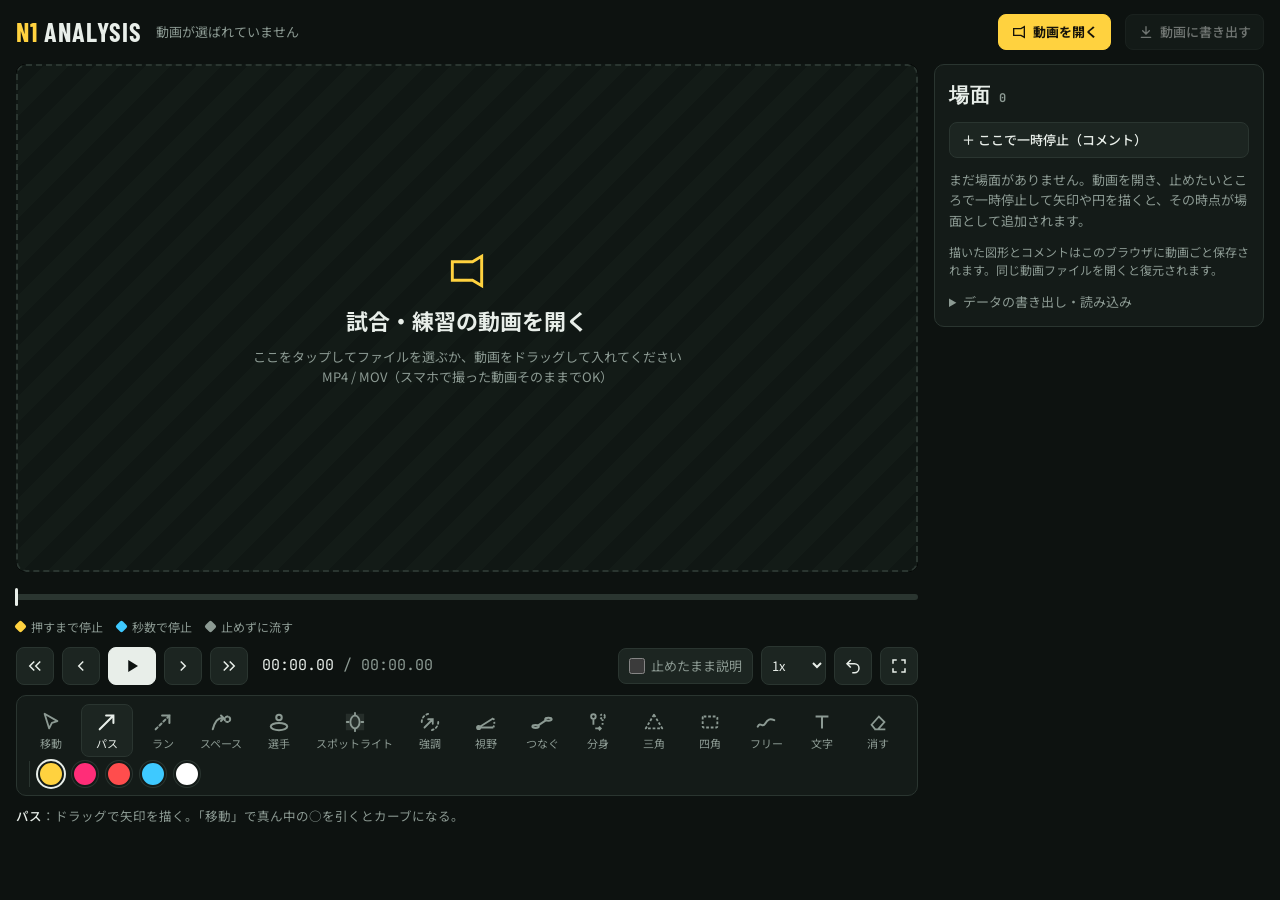
==== index.html @ 4c17024a "次の場面で前の図を消す、一時停止中に暗くしない Co-Authored-By: Claude Opus 5.5 <noreply@anthropic.com> Claude-Session: http" ====
<!doctype html>
<html lang="ja">
<head>
<meta charset="utf-8">
<meta name="viewport" content="width=device-width,initial-scale=1,viewport-fit=cover">
<meta name="theme-color" content="#0d1210">
<meta name="apple-mobile-web-app-capable" content="yes">
<meta name="mobile-web-app-capable" content="yes">
<meta name="apple-mobile-web-app-status-bar-style" content="black-translucent">
<meta name="apple-mobile-web-app-title" content="N1分析">
<link rel="manifest" href="manifest.webmanifest">
<link rel="icon" href="icons/icon-192.png">
<link rel="apple-touch-icon" href="icons/apple-touch-icon.png">
<title>N1 プレー分析ボード</title>
<link rel="preconnect" href="https://fonts.googleapis.com">
<link rel="stylesheet" href="https://fonts.googleapis.com/css2?family=Barlow+Condensed:wght@600;700&family=JetBrains+Mono:wght@500&family=Noto+Sans+JP:wght@400;500;700&display=swap">
<style>
html,body{margin:0}
:root{padding-top:env(safe-area-inset-top,0px);padding-bottom:env(safe-area-inset-bottom,0px)}
body{font-family:system-ui,sans-serif;font-size:14px;-webkit-text-size-adjust:100%}
img{max-width:100%}
/* Layout: video stage + timeline + tool rail on the left, "場面" (moment) list on the right; stacks on phones. Single dark look, like an editing suite. */
:root{
  --bg:#0d1210; --panel:#141b18; --raise:#1c2521; --line:#2a3530;
  --fg:#e8eee9; --muted:#8c9a93; --accent:#ffd23f; --danger:#ff5a4f; --hold:#3ec9ff;
  --f-disp:"Barlow Condensed","Arial Narrow",system-ui,sans-serif;
  --f-body:"Noto Sans JP","Hiragino Sans","Yu Gothic",system-ui,sans-serif;
  --f-mono:"JetBrains Mono",ui-monospace,Menlo,monospace;
  color-scheme:dark;
}
*{box-sizing:border-box}
[hidden]{display:none!important}
html,body{background:var(--bg);color:var(--fg)}
body{font-family:var(--f-body);font-size:14px;line-height:1.55}
button,select,input,textarea{font:inherit;color:inherit}
button{cursor:pointer}
:focus-visible{outline:2px solid var(--accent);outline-offset:2px}
.app{max-width:1400px;margin:0 auto;padding-inline:16px;padding-block:14px 32px;display:grid;gap:14px}
header{display:flex;align-items:center;gap:14px;flex-wrap:wrap}
.brand{font-family:var(--f-disp);font-weight:700;font-size:26px;letter-spacing:.04em;line-height:1}
.brand b{color:var(--accent)}
.clip{color:var(--muted);font-size:13px;min-width:0;overflow:hidden;text-overflow:ellipsis;white-space:nowrap;flex:1}
.btn{display:inline-flex;align-items:center;gap:6px;border:1px solid var(--line);background:var(--raise);border-radius:8px;padding:7px 12px;font-size:13px;font-weight:500;white-space:nowrap}
.btn:hover{border-color:var(--muted)}
.btn.primary{background:var(--accent);color:#16130a;border-color:var(--accent);font-weight:700}
.btn svg{width:16px;height:16px}
.layout{display:grid;grid-template-columns:minmax(0,1fr) 330px;gap:16px;align-items:start}
@media (max-width:900px){.layout{grid-template-columns:1fr}}
.player{display:grid;gap:10px;min-width:0}
.wrap{display:grid;place-items:center;background:#000;border-radius:10px;overflow:hidden}
.wrap:fullscreen{border-radius:0;width:100vw;height:100vh}
.stage{--ar:1.7778;position:relative;width:100%;aspect-ratio:var(--ar);max-width:100%;background:#000}
@media (min-height:500px){.stage{max-width:min(100%, calc(66vh * var(--ar)))}}
.wrap:fullscreen .stage{max-width:min(100vw, calc(100vh * var(--ar)))}
.stage video,.stage canvas{position:absolute;inset:0;width:100%;height:100%;display:block}
.stage video{object-fit:contain}
#ink{touch-action:none;cursor:crosshair}
.caption.movable{pointer-events:auto;cursor:move;outline:1px dashed rgba(255,255,255,.6);outline-offset:3px;touch-action:none}
.caption{position:absolute;left:50%;bottom:5%;transform:translateX(-50%);max-width:86%;background:rgba(8,11,10,.82);border-left:4px solid var(--accent);padding:.5em .9em;border-radius:6px;font-weight:700;font-size:calc(clamp(13px,2vw,22px) * var(--cfs,1));line-height:1.45;pointer-events:none;text-wrap:balance}
.stage video{transition:filter .25s}
.frame{position:absolute;inset:0;border:4px solid var(--hold);pointer-events:none;opacity:0;transition:opacity .2s}
.stage.held .frame{opacity:1}
.stage.tracking .frame{opacity:1;border-color:var(--accent)}
.flash{position:absolute;inset:0;background:#fff;opacity:0;pointer-events:none}
.flash.go{animation:flash .45s ease-out}
@keyframes flash{0%{opacity:.5}100%{opacity:0}}
.badge{--c:var(--hold);position:absolute;top:3%;left:2%;max-width:96%;display:flex;align-items:center;gap:10px;flex-wrap:wrap;background:rgba(8,11,10,.9);border:2px solid var(--c);border-radius:12px;padding:8px 8px 10px 10px;overflow:hidden;font-variant-numeric:tabular-nums}
.badge.track{--c:var(--accent)}
.b-ic{width:clamp(30px,4vw,42px);height:clamp(30px,4vw,42px);border-radius:50%;background:var(--c);color:#06202b;display:grid;place-items:center;flex:none}
.b-ic svg{width:55%;height:55%}
.b-txt{display:grid;line-height:1.25;min-width:0}
.b-txt strong{font-size:clamp(15px,2.3vw,24px);letter-spacing:.02em}
.b-txt small{color:var(--muted);font-size:12px}
.b-btns{display:flex;gap:6px}
.badge button{border:1px solid var(--line);border-radius:8px;background:var(--raise);color:var(--fg);font-size:13px;font-weight:700;padding:6px 12px}
.badge button.go{background:var(--c);border-color:var(--c);color:#06202b}
.b-bar{position:absolute;left:0;right:0;bottom:0;height:4px;background:rgba(255,255,255,.12)}
.b-bar div{height:100%;width:100%;background:var(--c);transform-origin:left}
@media (prefers-reduced-motion:reduce){.flash.go{animation:none}.stage video,.frame{transition:none}}
.legend{display:flex;gap:14px;flex-wrap:wrap;font-size:12px;color:var(--muted);margin-top:-4px}
.legend span{display:flex;align-items:center;gap:6px}
.legend i{width:9px;height:9px;transform:rotate(45deg);border-radius:2px;background:var(--accent)}
.legend i.timed{background:var(--hold)}
.legend i.pass{background:var(--muted)}
.pz{display:grid;gap:5px}
.pz-l{font-size:12px;color:var(--muted)}
.seg{display:flex;flex-wrap:wrap;gap:4px}
.seg button{border:1px solid var(--line);background:var(--bg);border-radius:999px;padding:4px 10px;font-size:12px;color:var(--muted)}
.seg button:hover{color:var(--fg)}
.seg button[aria-pressed="true"]{background:var(--accent);border-color:var(--accent);color:#16130a;font-weight:700}
.seg button.t[aria-pressed="true"]{background:var(--hold);border-color:var(--hold);color:#06202b}
.seg button.n[aria-pressed="true"]{background:var(--muted);border-color:var(--muted);color:#0d1210}
.textin{position:absolute;transform:translate(0,-50%);min-width:160px;max-width:60%;background:rgba(8,11,10,.9);border:2px solid var(--accent);border-radius:6px;padding:4px 8px;font-weight:700;outline:none}
.drop{position:absolute;inset:0;display:flex;flex-direction:column;align-items:center;justify-content:center;gap:10px;text-align:center;padding:16px;cursor:pointer;color:var(--muted);background:repeating-linear-gradient(135deg,#101714 0 18px,#131b17 18px 36px);border:2px dashed var(--line);border-radius:10px;font-size:13px}
.drop svg{width:44px;height:44px;color:var(--accent)}
.drop strong{color:var(--fg);font-size:clamp(16px,2.4vw,22px)}
.drop.over{border-color:var(--accent);color:var(--fg)}

.timeline{position:relative;height:30px;cursor:pointer;touch-action:none;user-select:none}
.track{position:absolute;left:0;right:0;top:12px;height:6px;border-radius:3px;background:var(--line)}
.fill{position:absolute;left:0;top:0;bottom:0;background:var(--muted);border-radius:3px}
.head{position:absolute;top:-6px;width:3px;height:18px;margin-left:-1.5px;background:var(--fg);border-radius:2px}
.mk{position:absolute;top:-8px;width:12px;height:12px;margin-left:-6px;transform:rotate(45deg);border-radius:2px;background:var(--accent);border:2px solid var(--bg)}
.mk.timed{background:var(--hold)}
.mk.pass{background:var(--muted)}

.controls{display:flex;align-items:center;gap:8px;flex-wrap:wrap}
.ic{width:38px;height:38px;display:grid;place-items:center;border:1px solid var(--line);background:var(--raise);border-radius:8px}
.ic:hover{border-color:var(--muted)}
.ic svg{width:18px;height:18px}
.ic.play{width:48px;background:var(--fg);color:var(--bg);border-color:var(--fg)}
.tc{font-family:var(--f-mono);font-variant-numeric:tabular-nums;font-size:15px;padding-inline:6px}
.tc span{color:var(--muted)}
.spacer{flex:1}
select.sm{background:var(--raise);border:1px solid var(--line);border-radius:8px;padding:8px 6px;font-size:13px}
.chk{display:flex;align-items:center;gap:6px;font-size:13px;color:var(--muted);border:1px solid var(--line);border-radius:8px;padding:7px 10px;background:var(--raise);cursor:pointer}
.chk input{accent-color:var(--hold);width:16px;height:16px;margin:0}
.chk:has(input:checked){color:var(--fg);border-color:var(--hold)}

.tools{display:flex;gap:4px;flex-wrap:wrap;align-items:center;padding:8px;background:var(--panel);border:1px solid var(--line);border-radius:10px}
.tool{display:flex;flex-direction:column;align-items:center;gap:2px;min-width:52px;padding:6px 6px 4px;border:1px solid transparent;background:transparent;border-radius:8px;font-size:11px;color:var(--muted)}
.tool svg{width:22px;height:22px}
.tool:hover{color:var(--fg)}
.tool[aria-pressed="true"]{background:var(--raise);border-color:var(--line);color:var(--fg)}
.tool.hot[aria-pressed="true"]{border-color:var(--accent)}
.ropts{display:flex;align-items:center;gap:6px;flex-wrap:wrap}
.ropts[hidden]{display:none}
.ro-l{font-size:11px;color:var(--muted);margin-left:4px}
.seg button .bgdot{display:inline-block;width:10px;height:10px;border-radius:3px;margin-right:4px;vertical-align:-1px;border:1px solid rgba(255,255,255,.35)}
.until{display:inline-flex;gap:2px;margin-left:auto}
.m-item .until button{font-family:var(--f-mono);font-variant-numeric:tabular-nums}
.m-item .until button.set{color:var(--accent);border-color:var(--accent)}
.m-opts .mini{background:var(--bg);border:1px solid var(--line);border-radius:6px;font-size:12px;padding:3px 8px;color:var(--fg)}
.m-opts .mini:hover{border-color:var(--muted)}
.m-item button[aria-pressed="true"]{background:var(--accent);border-color:var(--accent);color:#16130a;font-weight:700}
.caption[data-bg="white"]{background:rgba(255,255,255,.93);color:#111;border-left-color:#111}
.caption[data-bg="yellow"]{background:#ffd23f;color:#111;border-left-color:#111}
.caption[data-bg="pink"]{background:#ff2d78;color:#fff;border-left-color:#fff}
.caption[data-bg="red"]{background:#e5392f;color:#fff;border-left-color:#fff}
.caption[data-bg="blue"]{background:#1f7fd6;color:#fff;border-left-color:#fff}
.caption[data-bg="none"]{background:none;border-left-color:transparent;text-shadow:0 0 4px #000,0 0 2px #000,0 1px 2px #000}
.sep{width:1px;align-self:stretch;background:var(--line);margin-inline:4px}
.sw{width:26px;height:26px;border-radius:50%;border:2px solid var(--panel);box-shadow:0 0 0 1px var(--line)}
.sw[aria-pressed="true"]{box-shadow:0 0 0 2px var(--fg)}
.hint{font-size:12.5px;color:var(--muted);margin:0;min-height:1.5em}
.hint b{color:var(--fg);font-weight:500}

.side{background:var(--panel);border:1px solid var(--line);border-radius:10px;padding:14px;display:grid;gap:12px;min-width:0}
.side h2{margin:0;font-family:var(--f-disp);font-size:20px;letter-spacing:.05em;display:flex;align-items:baseline;gap:8px}
.side h2 small{font-family:var(--f-mono);font-size:12px;color:var(--muted);letter-spacing:0}
.list{display:grid;gap:8px;max-height:62vh;overflow:auto;padding-right:2px}
@media (max-width:900px){.list{max-height:none}}
.empty{color:var(--muted);margin:0;font-size:13px}
.moment{border:1px solid var(--line);background:var(--raise);border-radius:8px;padding:10px;display:grid;gap:8px}
.moment.on{border-color:var(--accent)}
.m-head{display:flex;align-items:center;gap:8px}
.m-tog{background:none;border:0;color:var(--muted);width:20px;height:24px;padding:0;font-size:13px;transition:transform .15s}
.m-tog[aria-expanded="true"]{transform:rotate(90deg);color:var(--fg)}
.m-sum{flex:1;min-width:0;font-size:12px;color:var(--muted);overflow:hidden;text-overflow:ellipsis;white-space:nowrap}
.psel{background:var(--bg);border:1px solid var(--line);border-radius:999px;padding:3px 6px;font-size:12px;font-weight:700;max-width:46%}
.psel.p-hold{border-color:var(--accent);color:var(--accent)}
.psel.p-timed{border-color:var(--hold);color:var(--hold)}
.psel.p-pass{color:var(--muted)}
.m-body{display:grid;gap:8px;min-width:0}
.list{grid-template-columns:minmax(0,1fr)}
.moment{min-width:0}
.m-head{min-width:0}
.m-head .m-time,.m-head .m-del,.m-head .m-tog{flex:none}
.m-time{font-family:var(--f-mono);font-variant-numeric:tabular-nums;background:none;border:0;padding:0;font-size:14px;color:var(--accent);text-decoration:underline;text-underline-offset:3px}
.m-count{font-size:12px;color:var(--muted);flex:1}
.m-del{background:none;border:0;color:var(--muted);font-size:12px;padding:2px 4px;border-radius:4px}
.m-del:hover{color:var(--danger)}
.m-del.armed{color:#fff;background:var(--danger)}
.moment textarea{width:100%;resize:vertical;min-height:52px;background:var(--bg);border:1px solid var(--line);border-radius:6px;padding:6px 8px;font-size:13px}
.m-opts{display:flex;gap:10px;flex-wrap:wrap;font-size:12px;color:var(--muted)}
.m-opts label{display:flex;align-items:center;gap:4px}
.m-opts select{background:var(--bg);border:1px solid var(--line);border-radius:6px;padding:3px 4px;font-size:12px;color:var(--fg)}
.m-items{display:grid;gap:4px}
.m-item{display:flex;align-items:center;gap:6px;font-size:12px;color:var(--muted);flex-wrap:wrap}
.m-item .dot{width:10px;height:10px;border-radius:50%;flex:none}
.m-item span{flex:1;min-width:90px}
.m-item button{background:var(--bg);border:1px solid var(--line);border-radius:6px;font-size:12px;padding:2px 8px;color:var(--fg)}
.m-item button:hover{border-color:var(--muted)}
details{font-size:13px;color:var(--muted)}
details summary{cursor:pointer}
details .row{display:flex;gap:6px;flex-wrap:wrap;margin-top:8px}
details textarea{width:100%;min-height:80px;margin-top:8px;background:var(--bg);border:1px solid var(--line);border-radius:6px;padding:6px;font-family:var(--f-mono);font-size:11px;color:var(--fg)}
.note{font-size:12px;color:var(--muted);margin:0}
.toast{position:fixed;left:50%;bottom:calc(20px + env(safe-area-inset-bottom,0px));transform:translateX(-50%);background:var(--fg);color:var(--bg);padding:8px 16px;border-radius:999px;font-weight:500;font-size:13px;z-index:10;max-width:90vw;text-align:center}
.modal{position:fixed;inset:0;z-index:20;display:grid;place-items:center;padding:16px;background:rgba(5,8,7,.72)}
.modal.low{place-items:end center;background:rgba(5,8,7,.25);padding-bottom:calc(16px + env(safe-area-inset-bottom,0px))}
.sheet{width:min(520px,100%);background:var(--panel);border:1px solid var(--line);border-radius:12px;padding:18px;display:grid;gap:12px;box-shadow:0 20px 50px rgba(0,0,0,.5)}
.sheet h3{margin:0;font-size:17px}
.sheet .note{font-size:13px}
.sheet .row{display:flex;gap:8px;justify-content:flex-end;flex-wrap:wrap}
.btn:disabled{opacity:.45;cursor:not-allowed}
.pbar{height:8px;border-radius:4px;background:var(--line);overflow:hidden}
.pbar div{height:100%;width:0;background:var(--accent);transition:width .2s linear}
.vh{position:absolute;width:1px;height:1px;overflow:hidden;clip:rect(0 0 0 0)}
</style>
</head>
<body>

<div class="app">
  <header>
    <div class="brand"><b>N1</b> ANALYSIS</div>
    <div class="clip" id="clip">動画が選ばれていません</div>
    <label class="btn primary" for="file">
      <svg viewBox="0 0 24 24" fill="none" stroke="currentColor" stroke-width="2"><path d="M4 7h11l5-3v16l-5-3H4z"/></svg>動画を開く
    </label>
    <input class="vh" type="file" id="file" accept="video/*">
    <button class="btn" id="exportBtn" type="button" disabled>
      <svg viewBox="0 0 24 24" fill="none" stroke="currentColor" stroke-width="2" stroke-linecap="round"><path d="M12 4v11M7 10l5 5 5-5M5 20h14"/></svg>動画に書き出す
    </button>
  </header>

  <main class="layout">
    <section class="player">
      <div class="wrap" id="wrap">
        <div class="stage" id="stage">
          <video id="video" playsinline preload="auto" hidden></video>
          <canvas id="ink" aria-label="描画エリア"></canvas>
          <label class="drop" id="drop" for="file">
            <svg viewBox="0 0 24 24" fill="none" stroke="currentColor" stroke-width="1.6"><path d="M4 7h11l5-3v16l-5-3H4z"/></svg>
            <strong>試合・練習の動画を開く</strong>
            <span>ここをタップしてファイルを選ぶか、動画をドラッグして入れてください<br>MP4 / MOV（スマホで撮った動画そのままでOK）</span>
          </label>
          <div class="caption" id="caption" hidden></div>
          <div class="frame"></div>
          <div class="flash" id="flash"></div>
          <div class="badge" id="badge" hidden>
            <span class="b-ic" id="badgeIc"></span>
            <span class="b-txt"><strong id="badgeText"></strong><small id="badgeSub"></small></span>
            <span class="b-btns"><button id="badgeKeep" type="button">このまま止める</button><button class="go" id="badgeGo" type="button"></button></span>
            <span class="b-bar"><div id="badgeBar"></div></span>
          </div>
          <input class="textin" id="textin" type="text" placeholder="文字を入力して Enter" hidden>
        </div>
      </div>

      <div class="timeline" id="timeline" aria-label="タイムライン">
        <div class="track"><div class="fill" id="fill"></div><div id="markers"></div><div class="head" id="head"></div></div>
      </div>
      <div class="legend"><span><i></i>押すまで停止</span><span><i class="timed"></i>秒数で停止</span><span><i class="pass"></i>止めずに流す</span></div>

      <div class="controls">
        <button class="ic" id="back1" type="button" title="1秒戻る"><svg viewBox="0 0 24 24" fill="none" stroke="currentColor" stroke-width="2"><path d="M11 6l-6 6 6 6M19 6l-6 6 6 6"/></svg></button>
        <button class="ic" id="prevF" type="button" title="1コマ戻る"><svg viewBox="0 0 24 24" fill="none" stroke="currentColor" stroke-width="2"><path d="M15 6l-6 6 6 6"/></svg></button>
        <button class="ic play" id="play" type="button" title="再生 / 停止 (Space)"></button>
        <button class="ic" id="nextF" type="button" title="1コマ進む"><svg viewBox="0 0 24 24" fill="none" stroke="currentColor" stroke-width="2"><path d="M9 6l6 6-6 6"/></svg></button>
        <button class="ic" id="fwd1" type="button" title="1秒進む"><svg viewBox="0 0 24 24" fill="none" stroke="currentColor" stroke-width="2"><path d="M13 6l6 6-6 6M5 6l6 6-6 6"/></svg></button>
        <div class="tc" id="tc">00:00.00 <span>/ 00:00.00</span></div>
        <div class="spacer"></div>
        <label class="chk" title="秒数指定の一時停止も、自動で再開せず止めたままにします"><input type="checkbox" id="noAuto"> 止めたまま説明</label>
        <select class="sm" id="speed" aria-label="再生速度">
          <option value="0.25">0.25x</option><option value="0.5">0.5x</option><option value="1" selected>1x</option><option value="2">2x</option>
        </select>
        <button class="ic" id="undo" type="button" title="元に戻す (Ctrl+Z)"><svg viewBox="0 0 24 24" fill="none" stroke="currentColor" stroke-width="2"><path d="M9 14L4 9l5-5"/><path d="M4 9h10a6 6 0 010 12h-3"/></svg></button>
        <button class="ic" id="fs" type="button" title="全画面"><svg viewBox="0 0 24 24" fill="none" stroke="currentColor" stroke-width="2"><path d="M4 9V4h5M20 9V4h-5M4 15v5h5M20 15v5h-5"/></svg></button>
      </div>

      <div class="tools" id="tools">
        <button class="tool" data-tool="move" type="button"><svg viewBox="0 0 24 24" fill="none" stroke="currentColor" stroke-width="2" stroke-linejoin="round"><path d="M5 3l14 8-6 2-3 6z"/></svg>移動</button>
        <button class="tool" data-tool="arrow" type="button"><svg viewBox="0 0 24 24" fill="none" stroke="currentColor" stroke-width="2.2" stroke-linecap="round"><path d="M4 20L19 5M11 5h8v8"/></svg>パス</button>
        <button class="tool" data-tool="run" type="button"><svg viewBox="0 0 24 24" fill="none" stroke="currentColor" stroke-width="2.2" stroke-linecap="round" stroke-dasharray="3 3"><path d="M4 20L19 5"/><path d="M11 5h8v8" stroke-dasharray="none"/></svg>ラン</button>
        <button class="tool" data-tool="space" type="button"><svg viewBox="0 0 24 24" fill="none" stroke="currentColor" stroke-width="2.2" stroke-linecap="round"><path d="M3 20C6 9 11 7 15 8"/><path d="M12 5l3 3-3 3"/><circle cx="19" cy="9" r="3" stroke-dasharray="2 2"/></svg>スペース</button>
        <button class="tool" data-tool="ring" type="button"><svg viewBox="0 0 24 24" fill="none" stroke="currentColor" stroke-width="2.2"><ellipse cx="12" cy="17" rx="9" ry="4"/><circle cx="12" cy="7" r="3"/></svg>選手</button>
        <button class="tool" data-tool="spot" type="button"><svg viewBox="0 0 24 24" fill="none" stroke="currentColor" stroke-width="2"><ellipse cx="12" cy="12" rx="5" ry="7"/><path d="M2 3h20v18H2z" stroke-opacity=".35" fill="currentColor" fill-opacity=".15" stroke="none"/><path d="M12 2v2M12 20v2M3 12h2M19 12h2" stroke-linecap="round"/></svg>スポットライト</button>
        <button class="tool" data-tool="pulse" type="button"><svg viewBox="0 0 24 24" fill="none" stroke="currentColor" stroke-width="2" stroke-linecap="round"><path d="M6 18L15 9M10 9h5v5"/><path d="M3 12a9 9 0 0 1 9-9M21 12a9 9 0 0 1-9 9" stroke-dasharray="2 3"/></svg>強調</button>
        <button class="tool" data-tool="view" type="button"><svg viewBox="0 0 24 24" fill="none" stroke="currentColor" stroke-width="2" stroke-linejoin="round"><path d="M4 18L20 8M4 18L20 18" /><path d="M20 8a12 12 0 0 1 0 10" stroke-dasharray="2 2"/><circle cx="4" cy="18" r="1.8" fill="currentColor"/></svg>視野</button>
        <button class="tool" data-tool="link" type="button"><svg viewBox="0 0 24 24" fill="none" stroke="currentColor" stroke-width="2.2"><ellipse cx="5" cy="17" rx="3.5" ry="1.6"/><ellipse cx="19" cy="9" rx="3.5" ry="1.6"/><path d="M7.5 16L16.5 10"/></svg>つなぐ</button>
        <button class="tool hot" data-tool="ghost" type="button"><svg viewBox="0 0 24 24" fill="none" stroke="currentColor" stroke-width="2"><circle cx="7" cy="6" r="2.5"/><path d="M7 9v6" /><circle cx="17" cy="6" r="2.5" stroke-dasharray="2 2"/><path d="M17 9v6" stroke-dasharray="2 2"/><path d="M9 19h6m-2-2 2 2-2 2"/></svg>分身</button>
        <button class="tool" data-tool="tri" type="button"><svg viewBox="0 0 24 24" fill="none" stroke="currentColor" stroke-width="2" stroke-dasharray="3 2" stroke-linejoin="round"><path d="M12 4l9 15H3z"/></svg>三角</button>
        <button class="tool" data-tool="zone" type="button"><svg viewBox="0 0 24 24" fill="none" stroke="currentColor" stroke-width="2" stroke-dasharray="3 2"><rect x="4" y="6" width="16" height="12" rx="1"/></svg>四角</button>
        <button class="tool" data-tool="pen" type="button"><svg viewBox="0 0 24 24" fill="none" stroke="currentColor" stroke-width="2.2" stroke-linecap="round"><path d="M3 17c3-6 5 2 8-3s5-6 10-4"/></svg>フリー</button>
        <button class="tool" data-tool="text" type="button"><svg viewBox="0 0 24 24" fill="none" stroke="currentColor" stroke-width="2.2"><path d="M5 6h14M12 6v13"/></svg>文字</button>
        <button class="tool" data-tool="erase" type="button"><svg viewBox="0 0 24 24" fill="none" stroke="currentColor" stroke-width="2"><path d="M8 20h12M5 15l8-9 6 6-7 8H9z"/></svg>消す</button>
        <span class="sep"></span>
        <div id="swatches" style="display:flex;gap:8px"></div>
        <div id="ringOpts" class="ropts" hidden>
          <span class="sep"></span>
          <span class="ro-l">線</span>
          <div class="seg" id="ringSt"><button type="button" data-v="solid">実線</button><button type="button" data-v="dash">点線</button></div>
          <span class="ro-l">濃さ</span>
          <div class="seg" id="ringOp"><button type="button" data-v="1">濃い</button><button type="button" data-v="0.6">普通</button><button type="button" data-v="0.3">薄い</button></div>
          <div class="seg"><button type="button" id="ringHl">＋スポットライト</button></div>
        </div>
        <div id="viewOpts" class="ropts" hidden>
          <span class="sep"></span>
          <span class="ro-l">視野の広さ</span>
          <div class="seg" id="viewW"><button type="button" data-v="15">狭い</button><button type="button" data-v="30">普通</button><button type="button" data-v="55">広い</button></div>
        </div>
        <div id="pulseOpts" class="ropts" hidden>
          <span class="sep"></span>
          <span class="ro-l">膨らむ間隔</span>
          <div class="seg" id="pulseP"><button type="button" data-v="0.6">速い 0.6秒</button><button type="button" data-v="1">1秒</button><button type="button" data-v="2">ゆっくり 2秒</button></div>
        </div>
        <div id="textOpts" class="ropts" hidden>
          <span class="sep"></span>
          <span class="ro-l">大きさ</span>
          <div class="seg" id="textFs"></div>
          <span class="ro-l">背景</span>
          <div class="seg" id="textBg"></div>
        </div>
      </div>
      <p class="hint" id="hint"></p>
    </section>

    <aside class="side">
      <h2>場面 <small id="count">0</small></h2>
      <button class="btn" id="addNote" type="button">＋ ここで一時停止（コメント）</button>
      <div class="list" id="list"></div>
      <p class="note">描いた図形とコメントはこのブラウザに動画ごと保存されます。同じ動画ファイルを開くと復元されます。</p>
      <details>
        <summary>データの書き出し・読み込み</summary>
        <div class="row">
          <button class="btn" id="copyJson" type="button">JSONをコピー</button>
          <button class="btn" id="importJson" type="button">貼り付けて読み込む</button>
        </div>
        <textarea id="jsonBox" placeholder="ここにJSONを貼り付け"></textarea>
      </details>
    </aside>
  </main>
</div>
<div class="toast" id="toast" hidden></div>
<div class="modal" id="exModal" hidden>
  <div class="sheet" role="dialog" aria-labelledby="exH">
    <h3 id="exH">書き込み入りの動画を書き出す</h3>
    <p class="note">動画を最初から再生しながら、矢印・コメント・スポットライト・一時停止をそのまま入れた動画ファイルを作ります。動画の長さと止める時間の合計ぶん時間がかかります。書き出し中はこのタブを開いたままにしてください。</p>
    <div class="pz"><span class="pz-l">「押すまで停止」の場面は、書き出す動画では</span>
      <div class="seg" id="exHold"><button type="button" data-v="3">3秒</button><button type="button" data-v="5">5秒</button><button type="button" data-v="8">8秒</button><button type="button" data-v="12">12秒</button></div>
      <span class="pz-l">止めてから続きを再生します。</span></div>
    <label class="chk" id="exAudioWrap"><input type="checkbox" id="exAudio" checked> 動画の音声も入れる</label>
    <div class="row"><button class="btn" id="exCancel" type="button">やめる</button><button class="btn primary" id="exStart" type="button">書き出しを始める</button></div>
  </div>
</div>
<div class="modal low" id="exProg" hidden>
  <div class="sheet">
    <h3 id="exTitle">書き出し中…</h3>
    <div class="pbar"><div id="exBar"></div></div>
    <p class="note" id="exNote"></p>
    <div class="row"><button class="btn" id="exStop" type="button">中止</button><button class="btn primary" id="exSave" type="button" hidden>保存する</button></div>
  </div>
</div>

<script>
(() => {
const $ = s => document.querySelector(s);
const video = $('#video'), ink = $('#ink'), stage = $('#stage');
const ctx = ink.getContext('2d');
const FPS = 30;
const COLORS = [['#ffd23f','黄'],['#ff2d78','ピンク'],['#ff4d4d','赤'],['#3ec9ff','青'],['#ffffff','白']];
const HINTS = {
  move: '<b>移動</b>：図形・分身・コメントをドラッグで動かす。矢印は両端の●で長さ、真ん中の○で曲がり具合を変える（○をダブルクリックでまっすぐに戻す）。エリアは角の●で形を変え、辺の○で角を追加。',
  arrow: '<b>パス</b>：ドラッグで矢印を描く。「移動」で真ん中の○を引くとカーブになる。',
  run: '<b>ラン</b>：ドラッグで点線矢印（人の動き）を描く。',
  space: '<b>スペース</b>：出し手から、ボールを出したいスペースへドラッグ。着地点に点線の円が付く。「移動」で真ん中の○を引くと浮き球・カーブに。',
  spot: '<b>スポットライト</b>：目立たせたい選手や場所を四角で囲むと、そこだけ明るく周りが暗くなる。選手マークの「スポット」を押すと、追いかけながら照らせる。',
  pulse: '<b>強調</b>：矢印・選手マーク・エリア・文字などをタップすると、膨らむ・縮むをくり返して目立つ。もう一度タップで解除。間隔はツール欄で選ぶ。',
  view: '<b>視野</b>：選手の足元（選手マーク）から、見ている方向へドラッグ。選手マークから描くと、選手が動いても視野がついていく。「移動」で先端の●で向きと距離、横の○で広さを変える。',
  link: '<b>つなぐ</b>：選手マークを順にタップすると線でつながる。続けてタップすると連続でつなげる（DFラインなど）。Escか別のツールで終了。',
  ring: '<b>選手</b>：選手の足元から外へドラッグしてマーク。右の場面リストの「自動で追いかける」で映像の動きについていきます。',
  ghost: '<b>分身</b>：動かしたい選手を四角で囲む → 分身ができるので、本当にいてほしかった位置へドラッグ。',
  tri: '<b>三角</b>：ドラッグで三角のエリアを描く。描いたあと自動で「移動」になるので、角の●を引いて形を整えてください。',
  zone: '<b>四角</b>：ドラッグで四角のエリアを描く。描いたあと自動で「移動」になるので、角の●を引いて形を整えてください。',
  pen: '<b>フリー</b>：自由に線を描く。',
  text: '<b>文字</b>：タップした位置に文字を置く。大きさと背景色はツール欄で選ぶ。置いた文字は右の場面リストで大きさ・背景を変えられる。',
  erase: '<b>消す</b>：消したい図形をタップ。'
};
const BGS = [['dark','黒','rgba(10,14,12,.82)',null],['white','白','rgba(255,255,255,.93)','#111'],['yellow','黄','#ffd23f','#111'],['pink','ピンク','#ff2d78','#fff'],['red','赤','#e5392f','#fff'],['blue','青','#1f7fd6','#fff'],['none','なし',null,null]];
const BG = Object.fromEntries(BGS.map(b => [b[0], { key:b[0], name:b[1], fill:b[2], tc:b[3] }]));
function bgDot(k){ const b = BG[k]; return `<i class="bgdot" style="background:${b.fill || 'transparent'};${k === 'none' ? 'border-style:dashed' : ''}"></i>`; }
const SIZES = [[0.7,'小'],[1,'中'],[1.4,'大'],[2,'特大']];
const sizeName = v => (SIZES.find(x => x[0] === (v || 1)) || [0,'中'])[1];
const nextSize = v => SIZES[(SIZES.findIndex(x => x[0] === (v || 1)) + 1) % SIZES.length][0];
const textFs = (s, W) => Math.max(10, W*.026*(s.fs || 1));
const S = { open:new Set(), tool:'arrow', color:COLORS[0][0], moments:[], key:'', src:null, lastT:0, skipId:null, holdId:null, holdUntil:null,
  draft:null, drag:null, undo:[], url:null, enter:new Map(), tracking:null, warnedQuota:false };
const clamp = (v,a,b) => Math.min(b, Math.max(a, v));
const uid = () => Math.random().toString(36).slice(2,9);
const ease = u => u*u*(3-2*u);
const fmt = t => { if (!isFinite(t) || t < 0) t = 0; const m = Math.floor(t/60), s = Math.floor(t%60), f = Math.floor((t%1)*FPS + 1e-6);
  return `${String(m).padStart(2,'0')}:${String(s).padStart(2,'0')}.${String(f).padStart(2,'0')}`; };

let toastT;
function toast(msg, ms = 2600){ const el = $('#toast'); el.textContent = msg; el.hidden = false; clearTimeout(toastT); toastT = setTimeout(() => el.hidden = true, ms); }

/* ---------- source ---------- */
function videoSource(v){
  return {
    get t(){ return v.currentTime }, set t(x){ v.currentTime = clamp(x, 0, v.duration || 0) },
    get dur(){ return isFinite(v.duration) ? v.duration : 0 }, get paused(){ return v.paused },
    play(){ const p = v.play(); if (p && p.catch) p.catch(() => {}); }, pause(){ v.pause() },
    set rate(r){ v.playbackRate = r }, aspect(){ return v.videoWidth && v.videoHeight ? v.videoWidth / v.videoHeight : 16/9 }
  };
}

/* ---------- storage / undo ---------- */
function load(key){ try { const r = localStorage.getItem(key); if (r){ const d = JSON.parse(r); if (Array.isArray(d.moments)) return normMoments(d.moments); } } catch(e){} return []; }
let saveT; function save(){ clearTimeout(saveT); saveT = setTimeout(() => {
  try { localStorage.setItem(S.key, JSON.stringify({ moments:S.moments })); }
  catch(e){ if (!S.warnedQuota){ S.warnedQuota = true; toast('ブラウザの保存容量がいっぱいです。分身を減らすか「JSONをコピー」で控えてください', 4500); } }
}, 300); }
function snapshot(){ S.undo.push(JSON.stringify(S.moments)); if (S.undo.length > 40) S.undo.shift(); }
function undo(){ const s = S.undo.pop(); if (!s){ toast('元に戻す操作はありません'); return; } S.moments = JSON.parse(s); save(); renderList(); }
try { $('#noAuto').checked = localStorage.getItem('n1va:noAuto') === '1'; } catch(e){}
$('#noAuto').onchange = e => { try { localStorage.setItem('n1va:noAuto', e.target.checked ? '1' : '0'); } catch(_){} if (e.target.checked) S.holdUntil = null; };

/* ---------- moments & shapes ---------- */
const momentAt = t => S.moments.find(m => Math.abs(m.t - t) < 0.045);
function ensureMoment(t){
  let m = momentAt(t);
  if (!m){ m = { id:uid(), t, pause:-1, show:5, comment:'', shapes:[] }; S.moments.push(m); S.open.add(m.id); S.moments.sort((a,b) => a.t - b.t); }
  return m;
}
const lastMomentBefore = t => { let r = null; for (const m of S.moments) if (m.t <= t + 0.045) r = m; return r; };
function trackEnd(s){ return s.track && s.track.length > 1 ? s.track[s.track.length-1][0] : -1; }
function nextMomentT(m){ let n = null; for (const x of S.moments) if (x.t > m.t + 0.045 && (n == null || x.t < n)) n = x.t; return n; }
function shapeEnd(m, s){
  if (s.until != null) return s.until;
  const e = s.ref ? (() => { const R = findShape(s.ref); return Math.max(m.t + m.show, R ? trackEnd(R.s) : -1); })() : Math.max(m.t + m.show, trackEnd(s));
  const nx = nextMomentT(m);
  return nx != null ? Math.min(e, nx) : e;
}
const GK = .42;
function viewOrigin(s, t){ if (s.ref){ const R = findShape(s.ref); if (R) return ringCenter(R.s, t); } return s.a; }
function viewGeom(s, t, W, H){
  const [ox,oy] = viewOrigin(s, t).map((v,i) => v*(i ? H : W)), dx = s.d[0]*W, dy = s.d[1]*H/GK;
  const R = Math.hypot(dx, dy), th = Math.atan2(dy, dx), w = s.w*Math.PI/180;
  const at = (ang, r) => [ox + Math.cos(ang)*r, oy + Math.sin(ang)*r*GK];
  return { ox, oy, R, th, w, tip:at(th, R), wing:at(th + w, R*.85), e1:at(th - w, R), e2:at(th + w, R) };
}
function hexA(hex, a){ const n = parseInt(hex.slice(1), 16); return `rgba(${n>>16&255},${n>>8&255},${n&255},${a})`; }
function findShape(ref){ if (!ref) return null; const m = S.moments.find(x => x.id === ref[0]); if (!m) return null; const s = m.shapes.find(x => x.id === ref[1]); return s ? { m, s } : null; }
function pruneLinks(){ S.moments.forEach(m => { m.shapes = m.shapes.filter(s => s.type !== 'link' || (findShape(s.from) && findShape(s.to))); }); }
function arrowMid(s){ return s.ctl ? [.25*s.a[0] + .5*s.ctl[0] + .25*s.b[0], .25*s.a[1] + .5*s.ctl[1] + .25*s.b[1]] : [(s.a[0]+s.b[0])/2, (s.a[1]+s.b[1])/2]; }
function curvePts(s){ if (!s.ctl) return [s.a, s.b]; const out = []; for (let i = 0; i <= 20; i++){ const u = i/20, v = 1-u; out.push([v*v*s.a[0] + 2*v*u*s.ctl[0] + u*u*s.b[0], v*v*s.a[1] + 2*v*u*s.ctl[1] + u*u*s.b[1]]); } return out; }
function shapeOn(m, s, t){
  if (t < m.t - 0.045) return false;
  if (s.type === 'link'){ if (s.until != null && t >= s.until) return false; const A = findShape(s.from), B = findShape(s.to); return !!(A && B && shapeOn(A.m, A.s, t) && shapeOn(B.m, B.s, t)); }
  if (t < shapeEnd(m, s)) return true;
  return false;
}
function shapeAlpha(m, s, t){
  if (s.type === 'link'){ const A = findShape(s.from), B = findShape(s.to); return A && B ? Math.min(shapeAlpha(A.m, A.s, t), shapeAlpha(B.m, B.s, t)) : 0; }
  const e = shapeEnd(m, s); return t < e ? clamp((e - t) / .3, 0, 1) : .45; }
const momentOn = (m, t) => (t >= m.t - 0.045 && t < m.t + m.show) || m.shapes.some(s => shapeOn(m, s, t));
function ringCenter(s, t){
  const k = s.track; if (!k || !k.length) return s.a;
  if (t <= k[0][0]) return [k[0][1], k[0][2]];
  if (t >= k[k.length-1][0]){ const l = k[k.length-1]; return [l[1], l[2]]; }
  let i = 1; while (k[i][0] < t) i++;
  const a = k[i-1], b = k[i], u = (t - a[0]) / (b[0] - a[0] || 1);
  return [a[1] + (b[1]-a[1])*u, a[2] + (b[2]-a[2])*u];
}
function setKey(s, t, p){
  if (!s.track) s.track = [];
  s.track = s.track.filter(k => Math.abs(k[0] - t) > 1/60);
  s.track.push([t, p[0], p[1]]); s.track.sort((a,b) => a[0] - b[0]);
}
function boxPts(a, b, kind){
  const x0 = Math.min(a[0],b[0]), x1 = Math.max(a[0],b[0]), y0 = Math.min(a[1],b[1]), y1 = Math.max(a[1],b[1]);
  return kind === 'tri' ? [[(x0+x1)/2, y0], [x1, y1], [x0, y1]] : [[x0,y0], [x1,y0], [x1,y1], [x0,y1]];
}
const zonePts = s => s.pts || boxPts(s.a, s.b, s.kind);
function normZone(s){ if (!s.pts) s.pts = boxPts(s.a, s.b, s.kind); delete s.a; delete s.b; delete s.kind; return s; }
const normMoments = arr => { arr.forEach(m => m.shapes.forEach(s => { if (s.type === 'zone') normZone(s); if (s.type === 'ring' && !s.id) s.id = uid(); })); return arr; };
const imgCache = new Map();
function getImg(src){ let im = imgCache.get(src); if (!im){ im = new Image(); im.src = src; imgCache.set(src, im); } return im; }
function ghostPos(s, age){ const p = ease(clamp(age / 900, 0, 1)); return [s.a[0] + (s.b[0]-s.a[0])*p, s.a[1] + (s.b[1]-s.a[1])*p]; }

/* ---------- playback ---------- */
function clearHold(){ S.holdId = null; S.holdUntil = null; }
function hold(m){
  const s = S.src; s.pause(); s.t = m.t; S.lastT = m.t; S.skipId = m.id; S.holdId = m.id;
  const ex = S.exporting, sec = m.pause > 0 ? m.pause : (ex ? ex.holdSec : 0);
  S.holdUntil = sec > 0 && (ex || !$('#noAuto').checked) ? performance.now() + sec * 1000 : null;
  S.holdTotal = sec * 1000;
  const fl = $('#flash'); fl.classList.remove('go'); void fl.offsetWidth; fl.classList.add('go');
}
function togglePlay(){ const s = S.src; if (!s || S.tracking) return; clearHold(); if (s.paused) s.play(); else s.pause(); }
function seek(t){ const s = S.src; if (!s) return; clearHold(); s.t = clamp(t, 0, s.dur || t); S.lastT = s.t; const m = momentAt(s.t); S.skipId = m ? m.id : null; }
function step(d){ const s = S.src; if (!s || S.tracking) return; s.pause(); seek(s.t + d); }

function loop(now){
  const s = S.src;
  if (s){
    const cur = s.t;
    if (!s.paused && !S.tracking){
      const prev = S.lastT;
      if (cur > prev && cur - prev < 1.5){
        const m = S.moments.find(m => m.id !== S.skipId && m.pause !== 0 && m.t > prev && m.t <= cur + 0.001);
        if (m) hold(m);
      }
    }
    if (S.holdId && S.holdUntil && now >= S.holdUntil){ S.holdId = null; S.holdUntil = null; s.play(); }
    if (S.skipId){ const sm = S.moments.find(x => x.id === S.skipId); if (!sm || Math.abs(s.t - sm.t) > 0.3) S.skipId = null; }
    S.lastT = s.t;
    drawInk(now); updateUI(now);
    if (S.exporting) exportTick();
  }
  requestAnimationFrame(loop);
}

/* ---------- drawing ---------- */
function arrowHead(c, x1, y1, x2, y2, lw){
  const ang = Math.atan2(y2-y1, x2-x1), hl = lw*4.2;
  c.beginPath(); c.moveTo(x2,y2); c.lineTo(x2 - Math.cos(ang-.45)*hl, y2 - Math.sin(ang-.45)*hl); c.lineTo(x2 - Math.cos(ang+.45)*hl, y2 - Math.sin(ang+.45)*hl); c.closePath(); c.fill();
  return [x2 - Math.cos(ang)*hl*.8, y2 - Math.sin(ang)*hl*.8];
}
function shapeCenter(s, t, W, H){
  const P = q => [q[0]*W, q[1]*H];
  switch (s.type){
    case 'arrow': return P(arrowMid(s));
    case 'ring': return P(ringCenter(s, t));
    case 'zone': { const pts = zonePts(s); return P([pts.reduce((a,q) => a + q[0], 0)/pts.length, pts.reduce((a,q) => a + q[1], 0)/pts.length]); }
    case 'pen': return P([s.pts.reduce((a,q) => a + q[0], 0)/s.pts.length, s.pts.reduce((a,q) => a + q[1], 0)/s.pts.length]);
    case 'view': { const g = viewGeom(s, t, W, H); return [(g.ox + g.tip[0])/2, (g.oy + g.tip[1])/2]; }
    case 'ghost': return P(s.b);
    case 'link': { const A = findShape(s.from), B = findShape(s.to); if (A && B){ const a = ringCenter(A.s, t), b = ringCenter(B.s, t); return P([(a[0]+b[0])/2, (a[1]+b[1])/2]); } return [0,0]; }
    case 'text': { const fs = textFs(s, W); return [s.a[0]*W + fs*(s.s.length*.5 + .6), s.a[1]*H]; }
    default: return s.a ? P(s.a) : [0,0];
  }
}
const REDUCED = window.matchMedia && matchMedia('(prefers-reduced-motion: reduce)').matches;
function drawShape(s, W, H, al, t, age){
  const c = ctx; let lw = Math.max(2, W*.0042);
  c.save(); c.globalAlpha = al;
  if (s.pulse && !REDUCED){
    const ph = .5 - .5*Math.cos(2*Math.PI * performance.now() / (s.pulse*1000)), k = 1 + .12*ph, [cx,cy] = shapeCenter(s, t, W, H);
    c.translate(cx, cy); c.scale(k, k); c.translate(-cx, -cy); lw *= 1 + .25*ph;
  } c.strokeStyle = s.c; c.fillStyle = s.c; c.lineWidth = lw; c.lineCap = 'round'; c.lineJoin = 'round';
  c.shadowColor = 'rgba(0,0,0,.55)'; c.shadowBlur = lw*1.5;
  if (s.pulse && !REDUCED){ c.shadowColor = hexA(s.c, .9); c.shadowBlur = lw*3.5; }
  const P = p => [p[0]*W, p[1]*H];
  if (s.type === 'arrow'){
    const [x1,y1] = P(s.a), q = s.ctl ? P(s.ctl) : null;
    let [x2,y2] = P(s.b);
    const fx = q ? q[0] : x1, fy = q ? q[1] : y1;
    if (s.space){
      const r = lw*6;
      c.save(); c.setLineDash([lw*1.4, lw*1.2]); c.beginPath(); c.arc(x2, y2, r, 0, Math.PI*2);
      c.globalAlpha = al*.25; c.fill(); c.globalAlpha = al; c.stroke(); c.restore();
      c.beginPath(); c.arc(x2, y2, lw*.9, 0, Math.PI*2); c.fill();
      const dl = Math.hypot(x2-fx, y2-fy) || 1; x2 -= (x2-fx)/dl*r*1.05; y2 -= (y2-fy)/dl*r*1.05;
    }
    const [ex,ey] = arrowHead(c, fx, fy, x2, y2, lw);
    if (s.dash) c.setLineDash([lw*2.2, lw*2]);
    c.beginPath(); c.moveTo(x1,y1); if (q) c.quadraticCurveTo(q[0], q[1], ex, ey); else c.lineTo(ex,ey); c.stroke(); c.setLineDash([]);
    if (S.tool === 'move' && S.src.paused && S.draft !== s){
      const hr = Math.max(5, W*.0055), mid = P(arrowMid(s)); c.shadowBlur = 0; c.lineWidth = 2; c.globalAlpha = 1;
      for (const [x,y] of [P(s.a), P(s.b)]){ c.fillStyle = '#fff'; c.strokeStyle = '#111'; c.beginPath(); c.arc(x, y, hr, 0, Math.PI*2); c.fill(); c.stroke(); }
      c.fillStyle = 'rgba(0,0,0,.55)'; c.strokeStyle = '#fff'; c.beginPath(); c.arc(mid[0], mid[1], hr*.9, 0, Math.PI*2); c.fill(); c.stroke();
    }
  } else if (s.type === 'link'){
    const A = findShape(s.from), B = findShape(s.to);
    if (A && B){
      const [x1,y1] = P(ringCenter(A.s, t)), [x2,y2] = P(ringCenter(B.s, t));
      c.lineWidth = lw*.7; c.globalAlpha = al*Math.max(A.s.op ?? .6, B.s.op ?? .6); c.beginPath(); c.moveTo(x1,y1); c.lineTo(x2,y2); c.stroke();
    }
  } else if (s.type === 'ring'){
    const ctr = ringCenter(s, t), [cx,cy] = P(ctr), r = Math.max(lw*4, Math.hypot((s.b[0]-s.a[0])*W, (s.b[1]-s.a[1])*H));
    const op = s.op ?? .6;
    c.lineWidth = lw*.7; c.shadowBlur = lw*.8;
    if (s.st === 'dash') c.setLineDash([lw*1.3, lw*1.1]);
    c.beginPath(); c.ellipse(cx, cy, r, r*.42, 0, 0, Math.PI*2);
    c.globalAlpha = al*op*.12; c.fill(); c.globalAlpha = al*op; c.stroke();
  } else if (s.type === 'gbox'){
    const [x1,y1] = P(s.a), [x2,y2] = P(s.b);
    c.setLineDash([lw*2, lw*1.6]); c.strokeRect(Math.min(x1,x2), Math.min(y1,y2), Math.abs(x2-x1), Math.abs(y2-y1));
  } else if (s.type === 'zone'){
    const pts = zonePts(s).map(P);
    c.beginPath(); pts.forEach(([x,y], i) => i ? c.lineTo(x,y) : c.moveTo(x,y)); c.closePath();
    c.globalAlpha = al*.2; c.fill(); c.globalAlpha = al;
    c.setLineDash([lw*2, lw*1.6]); c.stroke(); c.setLineDash([]);
    if (S.tool === 'move' && S.src.paused && s.pts){
      const hr = Math.max(6, W*.0065); c.shadowBlur = 0; c.lineWidth = 2;
      pts.forEach(([x,y], i) => {
        const [nx,ny] = pts[(i+1) % pts.length];
        c.fillStyle = 'rgba(0,0,0,.55)'; c.strokeStyle = '#fff';
        c.beginPath(); c.arc((x+nx)/2, (y+ny)/2, hr*.7, 0, Math.PI*2); c.fill(); c.stroke();
        c.fillStyle = '#fff'; c.strokeStyle = '#111';
        c.beginPath(); c.arc(x, y, hr, 0, Math.PI*2); c.fill(); c.stroke();
      });
    }
  } else if (s.type === 'pen'){
    c.beginPath(); s.pts.forEach((p,i) => { const [x,y] = P(p); i ? c.lineTo(x,y) : c.moveTo(x,y); }); c.stroke();
  } else if (s.type === 'text'){
    const fs = textFs(s, W), [x,y] = P(s.a), pad = fs*.45, bg = BG[s.bg || 'dark'] || BG.dark;
    c.font = `700 ${fs}px "Noto Sans JP", sans-serif`; c.textBaseline = 'middle';
    const w = c.measureText(s.s).width;
    c.shadowBlur = 0; c.globalAlpha = al;
    if (bg.fill){
      c.fillStyle = bg.fill;
      c.beginPath(); if (c.roundRect) c.roundRect(x, y - fs*.5 - pad*.6, w + pad*2, fs + pad*1.2, fs*.25); else c.rect(x, y - fs*.5 - pad*.6, w + pad*2, fs + pad*1.2); c.fill();
    }
    if (bg.key === 'dark'){ c.fillStyle = s.c; c.fillRect(x, y - fs*.5 - pad*.6, Math.max(3, fs*.14), fs + pad*1.2); }
    if (bg.key === 'none'){ c.lineWidth = fs*.2; c.strokeStyle = 'rgba(0,0,0,.85)'; c.strokeText(s.s, x + pad*1.2, y + 1); }
    c.fillStyle = bg.tc || s.c;
    c.fillText(s.s, x + pad*1.2, y + 1);
  } else if (s.type === 'view'){
    const g = viewGeom(s, t, W, H);
    if (g.R > 3){
      c.shadowBlur = 0;
      c.save(); c.translate(g.ox, g.oy); c.scale(1, GK);
      const gr = c.createRadialGradient(0, 0, 0, 0, 0, g.R);
      gr.addColorStop(0, hexA(s.c, .5)); gr.addColorStop(.7, hexA(s.c, .22)); gr.addColorStop(1, hexA(s.c, 0));
      c.fillStyle = gr; c.beginPath(); c.moveTo(0, 0); c.arc(0, 0, g.R, g.th - g.w, g.th + g.w); c.closePath(); c.fill();
      c.restore();
      c.lineWidth = lw*.55; c.globalAlpha = al*.85;
      for (const e of [g.e1, g.e2]){
        const lg = c.createLinearGradient(g.ox, g.oy, e[0], e[1]); lg.addColorStop(0, hexA(s.c, 1)); lg.addColorStop(1, hexA(s.c, 0));
        c.strokeStyle = lg; c.beginPath(); c.moveTo(g.ox, g.oy); c.lineTo(e[0], e[1]); c.stroke();
      }
      c.globalAlpha = al; c.fillStyle = s.c; c.beginPath(); c.arc(g.ox, g.oy, lw*.9, 0, Math.PI*2); c.fill();
      if (S.tool === 'move' && S.src.paused){
        const hr = Math.max(5, W*.0055); c.lineWidth = 2;
        c.fillStyle = '#fff'; c.strokeStyle = '#111'; c.beginPath(); c.arc(g.tip[0], g.tip[1], hr, 0, Math.PI*2); c.fill(); c.stroke();
        c.fillStyle = 'rgba(0,0,0,.55)'; c.strokeStyle = '#fff'; c.beginPath(); c.arc(g.wing[0], g.wing[1], hr*.9, 0, Math.PI*2); c.fill(); c.stroke();
      }
    }
  } else if (s.type === 'spot'){
    if (S.tool === 'move' && S.src.paused){
      const e = spotGeom(s, t, W, H); c.shadowBlur = 0; c.lineWidth = 1.5; c.strokeStyle = 'rgba(255,255,255,.7)'; c.setLineDash([5,4]);
      c.beginPath(); c.ellipse(e[0], e[1], e[2], e[3], 0, 0, Math.PI*2); c.stroke();
    }
  } else if (s.type === 'ghost'){
    const pos = ghostPos(s, age), gw = s.w*s.k*W, gh = s.h*s.k*H;
    const ox = s.a[0]*W, oy = (s.a[1] + s.h/2)*H, fx = pos[0]*W, fy = (pos[1] + s.h*s.k/2)*H;
    const orx = s.w*W*.42;
    c.setLineDash([lw*1.6, lw*1.4]); c.lineWidth = lw*.8; c.strokeStyle = 'rgba(255,255,255,.85)';
    c.beginPath(); c.ellipse(ox, oy, orx, orx*.38, 0, 0, Math.PI*2); c.stroke();
    if (Math.hypot(fx-ox, fy-oy) > lw*8){
      c.strokeStyle = s.c; c.lineWidth = lw;
      const [ex,ey] = arrowHead(c, ox, oy, fx, fy - orx*.38*s.k, lw);
      c.beginPath(); c.moveTo(ox, oy); c.lineTo(ex, ey); c.stroke();
    }
    c.setLineDash([]); c.lineWidth = lw; c.strokeStyle = s.c;
    const grx = gw*.42; c.beginPath(); c.ellipse(fx, fy, grx, grx*.38, 0, 0, Math.PI*2);
    c.globalAlpha = al*.3; c.fill(); c.globalAlpha = al; c.stroke();
    const im = getImg(s.img);
    if (im.complete && im.naturalWidth){
      c.shadowColor = s.c; c.shadowBlur = lw*5; c.globalAlpha = al*.9;
      c.drawImage(im, fx - gw/2, fy - gh, gw, gh);
    }
    c.globalAlpha = al; c.shadowBlur = 0;
    const label = s.label && s.label !== 'ここ' ? s.label : '';
    if (label){
      const fs = Math.max(12, W*.018);
      c.font = `700 ${fs}px "Noto Sans JP", sans-serif`; c.textBaseline = 'middle'; c.textAlign = 'center';
      const tw = c.measureText(label).width + fs*.9, ty = fy - gh - fs*.9;
      c.fillStyle = s.c; c.beginPath(); if (c.roundRect) c.roundRect(fx - tw/2, ty - fs*.7, tw, fs*1.4, fs*.7); else c.rect(fx - tw/2, ty - fs*.7, tw, fs*1.4); c.fill();
      c.fillStyle = '#111'; c.fillText(label, fx, ty + 1);
    }
    if (S.tool === 'move' && S.src.paused){
      const hs = Math.max(10, W*.012); c.fillStyle = '#fff'; c.strokeStyle = '#111'; c.lineWidth = 2;
      c.fillRect(fx + gw/2 - hs/2, fy - hs/2, hs, hs); c.strokeRect(fx + gw/2 - hs/2, fy - hs/2, hs, hs);
    }
  }
  c.restore();
}
function spotGeom(s, t, W, H){
  if (s.type === 'ring'){
    const [cx,cy] = ringCenter(s, t), r = Math.max(8, Math.hypot((s.b[0]-s.a[0])*W, (s.b[1]-s.a[1])*H));
    return [cx*W, cy*H - r*1.5, r*1.35, r*2.5];
  }
  const x0 = Math.min(s.a[0], s.b[0])*W, x1 = Math.max(s.a[0], s.b[0])*W, y0 = Math.min(s.a[1], s.b[1])*H, y1 = Math.max(s.a[1], s.b[1])*H;
  return [(x0+x1)/2, (y0+y1)/2, Math.max(8, (x1-x0)/2), Math.max(8, (y1-y0)/2)];
}
function drawSpots(t, W, H){
  const list = [];
  for (const m of S.moments) for (const s of m.shapes){
    if ((s.type === 'spot' || (s.type === 'ring' && s.hl)) && shapeOn(m, s, t)){ const al = shapeAlpha(m, s, t); if (al > .5 || t < shapeEnd(m, s)) list.push([spotGeom(s, t, W, H), al]); }
  }
  if (S.draft && S.draft.type === 'spot') list.push([spotGeom(S.draft, t, W, H), 1]);
  if (!list.length) return;
  const dim = Math.max(...list.map(x => x[1]));
  ctx.save(); ctx.fillStyle = `rgba(0,0,0,${.6*dim})`; ctx.fillRect(0, 0, W, H);
  ctx.globalCompositeOperation = 'destination-out';
  for (const [[cx,cy,rx,ry]] of list){
    ctx.save(); ctx.translate(cx, cy); ctx.scale(rx, ry);
    const g = ctx.createRadialGradient(0, 0, 0, 0, 0, 1.15);
    g.addColorStop(0, 'rgba(0,0,0,1)'); g.addColorStop(.78, 'rgba(0,0,0,1)'); g.addColorStop(1, 'rgba(0,0,0,0)');
    ctx.fillStyle = g; ctx.beginPath(); ctx.arc(0, 0, 1.15, 0, Math.PI*2); ctx.fill(); ctx.restore();
  }
  ctx.restore();
}
function drawInk(now){
  const W = ink.width, H = ink.height; ctx.clearRect(0, 0, W, H);
  const t = S.src.t, seen = new Set();
  drawSpots(t, W, H);
  for (const m of S.moments){
    if (!momentOn(m, t)) continue;
    seen.add(m.id); if (!S.enter.has(m.id)) S.enter.set(m.id, now);
    const age = now - S.enter.get(m.id);
    for (const s of m.shapes) if (shapeOn(m, s, t)) drawShape(s, W, H, shapeAlpha(m, s, t), t, (S.drag && S.drag.s === s) ? 1e9 : age);
  }
  for (const k of [...S.enter.keys()]) if (!seen.has(k)) S.enter.delete(k);
  if (S.draft) drawShape(S.draft, W, H, 1, t, 1e9);
  if (S.linkFrom){
    const f = findShape(S.linkFrom);
    if (f){
      const [cx,cy] = ringCenter(f.s, t), r = Math.max(10, Math.hypot((f.s.b[0]-f.s.a[0])*W, (f.s.b[1]-f.s.a[1])*H));
      ctx.save(); ctx.strokeStyle = '#fff'; ctx.lineWidth = 2; ctx.setLineDash([6,4]); ctx.lineDashOffset = -now/40;
      ctx.beginPath(); ctx.ellipse(cx*W, cy*H, r*1.45, r*.62, 0, 0, Math.PI*2); ctx.stroke();
      if (S.hover){ ctx.globalAlpha = .7; ctx.strokeStyle = S.color; ctx.beginPath(); ctx.moveTo(cx*W, cy*H); ctx.lineTo(S.hover[0]*W, S.hover[1]*H); ctx.stroke(); }
      ctx.restore();
    } else S.linkFrom = null;
  }
}

/* ---------- hit testing ---------- */
function segDist(p, a, b){ const dx = b[0]-a[0], dy = b[1]-a[1], l = dx*dx + dy*dy; let u = l ? ((p[0]-a[0])*dx + (p[1]-a[1])*dy) / l : 0; u = clamp(u, 0, 1); return Math.hypot(p[0]-a[0]-u*dx, p[1]-a[1]-u*dy); }
function hitTest(np, only){
  const r = ink.getBoundingClientRect(), W = r.width, H = r.height, p = [np[0]*W, np[1]*H], P = q => [q[0]*W, q[1]*H], t = S.src.t;
  let best = null, bd = 18;
  for (const m of S.moments) m.shapes.forEach((s, i) => {
    if (!shapeOn(m, s, t) || (only && s.type !== only)) return;
    let d = Infinity, part = 'body';
    if (s.type === 'arrow'){
      if (S.tool === 'move'){
        const A = P(s.a), B = P(s.b), M = P(arrowMid(s));
        if (Math.hypot(p[0]-M[0], p[1]-M[1]) < 13){ d = -2; part = 'mid'; }
        else if (Math.hypot(p[0]-B[0], p[1]-B[1]) < 13){ d = -2; part = 'b'; }
        else if (Math.hypot(p[0]-A[0], p[1]-A[1]) < 13){ d = -2; part = 'a'; }
      }
      if (part === 'body'){ const cp = curvePts(s).map(P); for (let k = 1; k < cp.length; k++) d = Math.min(d, segDist(p, cp[k-1], cp[k])); if (s.space) d = Math.min(d, Math.max(0, Math.hypot(p[0]-P(s.b)[0], p[1]-P(s.b)[1]) - 12)); }
    }
    else if (s.type === 'view'){
      const g = viewGeom(s, t, W, H);
      if (S.tool === 'move' && Math.hypot(p[0]-g.tip[0], p[1]-g.tip[1]) < 13){ d = -2; part = 'tip'; }
      else if (S.tool === 'move' && Math.hypot(p[0]-g.wing[0], p[1]-g.wing[1]) < 13){ d = -2; part = 'wing'; }
      else {
        const gx = p[0]-g.ox, gy = (p[1]-g.oy)/GK, r = Math.hypot(gx, gy);
        let da = Math.atan2(gy, gx) - g.th; da = Math.atan2(Math.sin(da), Math.cos(da));
        if (r <= g.R && Math.abs(da) <= g.w) d = 8;
      }
    }
    else if (s.type === 'spot'){ const [cx,cy,rx,ry] = spotGeom(s, t, W, H); d = ((p[0]-cx)/rx)**2 + ((p[1]-cy)/ry)**2 <= 1 ? 6 : Infinity; }
    else if (s.type === 'link'){ const A = findShape(s.from), B = findShape(s.to); if (A && B) d = segDist(p, P(ringCenter(A.s, t)), P(ringCenter(B.s, t))) + 3; }
    else if (s.type === 'pen') for (let k = 1; k < s.pts.length; k++) d = Math.min(d, segDist(p, P(s.pts[k-1]), P(s.pts[k])));
    else if (s.type === 'ring'){ const [cx,cy] = P(ringCenter(s, t)), rr = Math.max(10, Math.hypot((s.b[0]-s.a[0])*W, (s.b[1]-s.a[1])*H)); const e = ((p[0]-cx)/rr)**2 + ((p[1]-cy)/(rr*.42))**2; d = e <= 1.6 ? 0 : (p[1] < cy && Math.abs(p[0]-cx) < rr*.5 && cy - p[1] < rr*1.6 ? 4 : Infinity); }
    else if (s.type === 'zone'){
      const pts = zonePts(s).map(P);
      if (S.tool === 'move'){
        pts.forEach(([x,y], k) => { const dv = Math.hypot(p[0]-x, p[1]-y); if (dv < 14 && dv - 3 < d){ d = dv - 3; part = 'v'; s._idx = k; } });
        if (part !== 'v') pts.forEach(([x,y], k) => { const [nx,ny] = pts[(k+1) % pts.length], dm = Math.hypot(p[0]-(x+nx)/2, p[1]-(y+ny)/2); if (dm < 12 && dm - 2 < d){ d = dm - 2; part = 'mid'; s._idx = k; } });
      }
      if (part === 'body'){
        let inside = false;
        for (let k = 0, j = pts.length-1; k < pts.length; j = k++){ const [xi,yi] = pts[k], [xj,yj] = pts[j]; if ((yi > p[1]) !== (yj > p[1]) && p[0] < (xj-xi)*(p[1]-yi)/(yj-yi) + xi) inside = !inside; }
        if (inside) d = 2; else for (let k = 0; k < pts.length; k++) d = Math.min(d, segDist(p, pts[k], pts[(k+1) % pts.length]));
      }
    }
    else if (s.type === 'text'){ const [x,y] = P(s.a), fs = textFs(s, W); d = p[0] >= x && p[0] <= x + fs*(s.s.length+1) && Math.abs(p[1]-y) < fs ? 0 : Infinity; }
    else if (s.type === 'ghost'){
      const fx = s.b[0]*W, fy = (s.b[1] + s.h*s.k/2)*H, gw = s.w*s.k*W, gh = s.h*s.k*H;
      if (Math.hypot(p[0] - (fx + gw/2), p[1] - fy) < 16){ d = -1; part = 'resize'; }
      else if (p[0] >= fx - gw/2 && p[0] <= fx + gw/2 && p[1] >= fy - gh - 20 && p[1] <= fy + 10) d = 0;
    }
    if (d < bd){ bd = d; best = { m, i, s, part, idx:s._idx }; }
    delete s._idx;
  });
  return best;
}

/* ---------- pointer input ---------- */
function norm(e){ const r = ink.getBoundingClientRect(); return [clamp((e.clientX - r.left) / r.width, 0, 1), clamp((e.clientY - r.top) / r.height, 0, 1)]; }
ink.addEventListener('pointerdown', e => {
  if (!S.src){ toast('先に動画を開いてください'); return; }
  if (S.tracking) return;
  if (!S.src.paused){ S.src.pause(); clearHold(); }
  const p = norm(e);
  if (S.tool === 'text'){ e.preventDefault(); openText(p); return; }
  if (S.tool === 'erase'){ const h = hitTest(p); if (!h){ toast('消したい図形をタップしてください'); return; } snapshot(); h.m.shapes.splice(h.i, 1); pruneLinks(); save(); renderList(); return; }
  if (S.tool === 'link'){
    const h = hitTest(p, 'ring');
    if (!h){ toast('選手マークをタップしてください（先に「選手」でマークを付けます）'); return; }
    if (!h.s.id) h.s.id = uid();
    const ref = [h.m.id, h.s.id];
    if (!S.linkFrom){ S.linkFrom = ref; S.hover = p; toast('次につなぐ選手マークをタップ'); return; }
    if (S.linkFrom[1] === ref[1]){ S.linkFrom = null; return; }
    snapshot(); ensureMoment(S.src.t).shapes.push({ type:'link', c:S.color, from:S.linkFrom, to:ref });
    S.linkFrom = ref; save(); renderList(); return;
  }
  if (S.tool === 'pulse'){
    const h = hitTest(p);
    if (!h || h.s.type === 'spot'){ toast('強調したい矢印や選手マークをタップしてください'); return; }
    snapshot();
    if (h.s.pulse === S.pulseP){ delete h.s.pulse; toast('強調を外しました'); }
    else { h.s.pulse = S.pulseP; toast(`強調しました（${S.pulseP}秒ごとに膨らむ）`); }
    save(); return;
  }
  if (S.tool === 'view'){
    const h = hitTest(p, 'ring');
    if (h && !h.s.id) h.s.id = uid();
    const ref = h ? [h.m.id, h.s.id] : null;
    ink.setPointerCapture(e.pointerId);
    S.draft = { type:'view', c:S.color, a: h ? ringCenter(h.s, S.src.t) : p, d:[0,0], w:S.viewW };
    if (ref) S.draft.ref = ref;
    return;
  }
  if (S.tool === 'move'){
    const h = hitTest(p); if (!h || h.s.type === 'link') return;
    snapshot(); ink.setPointerCapture(e.pointerId);
    if (h.s.type === 'zone' && h.part === 'mid'){
      const a = h.s.pts[h.idx], b = h.s.pts[(h.idx+1) % h.s.pts.length];
      h.s.pts.splice(h.idx+1, 0, [(a[0]+b[0])/2, (a[1]+b[1])/2]); h.part = 'v'; h.idx = h.idx + 1;
    }
    S.drag ={ ...h, start:p, orig:JSON.parse(JSON.stringify(h.s)), t:S.src.t, center: h.s.type === 'ring' ? ringCenter(h.s, S.src.t) : null };
    return;
  }
  ink.setPointerCapture(e.pointerId);
  S.draft = S.tool === 'pen' ? { type:'pen', c:S.color, pts:[p] }
    : S.tool === 'ghost' ? { type:'gbox', c:'#ffffff', a:p, b:p }
    : S.tool === 'tri' || S.tool === 'zone' ? { type:'zone', kind:S.tool, c:S.color, a:p, b:p }
    : S.tool === 'space' ? { type:'arrow', space:true, c:S.color, a:p, b:p }
    : S.tool === 'ring' ? { type:'ring', st:S.ringSt, op:S.ringOp, hl:S.ringHl, c:S.color, a:p, b:p }
    : S.tool === 'spot' ? { type:'spot', c:S.color, a:p, b:p }
    : { type: S.tool === 'run' ? 'arrow' : S.tool, dash: S.tool === 'run', c:S.color, a:p, b:p };
});
ink.addEventListener('dblclick', e => {
  if (S.tool !== 'move' || !S.src) return;
  const h = hitTest(norm(e));
  if (h && h.s.type === 'arrow' && h.part === 'mid' && h.s.ctl){ snapshot(); delete h.s.ctl; save(); return; }
  if (h && h.s.type === 'zone' && h.part === 'v'){
    if (h.s.pts.length <= 3){ toast('角は3つより減らせません'); return; }
    snapshot(); h.s.pts.splice(h.idx, 1); save();
  }
});
ink.addEventListener('pointermove', e => {
  const p = norm(e);
  if (S.tool === 'link') S.hover = p;
  if (S.drag){ applyDrag(p); return; }
  if (!S.draft) return;
  if (S.draft.type === 'view'){ const o = viewOrigin(S.draft, S.src.t); S.draft.d = [p[0]-o[0], p[1]-o[1]]; return; }
  if (S.draft.type === 'pen'){ const l = S.draft.pts[S.draft.pts.length-1]; if (Math.hypot(p[0]-l[0], p[1]-l[1]) > .003) S.draft.pts.push(p); }
  else S.draft.b = p;
});
function applyDrag(p){
  const D = S.drag, s = D.s, o = D.orig, d = [p[0]-D.start[0], p[1]-D.start[1]], add = q => [q[0]+d[0], q[1]+d[1]];
  if (s.type === 'ghost'){
    if (D.part === 'resize'){
      const fx = o.b[0], fy = o.b[1] + o.h*o.k/2;
      const d0 = Math.hypot(D.start[0]-fx, D.start[1]-fy) || .01, d1 = Math.hypot(p[0]-fx, p[1]-fy);
      s.k = clamp(o.k * d1 / d0, .3, 4); s.b = [o.b[0], fy - o.h*s.k/2];
    } else s.b = add(o.b);
  } else if (s.type === 'ring'){
    if (s.track || Math.abs(D.t - D.m.t) > 0.05){
      if (!s.track || !s.track.length) s.track = [[D.m.t, o.a[0], o.a[1]]];
      setKey(s, D.t, add(D.center));
    } else { s.a = add(o.a); s.b = add(o.b); }
  } else if (s.type === 'arrow'){
    if (D.part === 'a') s.a = p;
    else if (D.part === 'b') s.b = p;
    else if (D.part === 'mid') s.ctl = [2*p[0] - (o.a[0]+o.b[0])/2, 2*p[1] - (o.a[1]+o.b[1])/2];
    else { s.a = add(o.a); s.b = add(o.b); if (o.ctl) s.ctl = add(o.ctl); }
  } else if (s.type === 'view'){
    const org = viewOrigin(s, D.t);
    if (D.part === 'tip') s.d = [p[0]-org[0], p[1]-org[1]];
    else if (D.part === 'wing'){
      const ar = ink.width / ink.height, gx = (p[0]-org[0])*ar, gy = (p[1]-org[1])/GK, th = Math.atan2(s.d[1]/GK, s.d[0]*ar);
      let da = Math.atan2(gy, gx) - th; da = Math.atan2(Math.sin(da), Math.cos(da));
      s.w = clamp(Math.abs(da)*180/Math.PI, 5, 85);
    } else if (!s.ref) s.a = add(o.a);
  } else if (s.type === 'zone'){
    if (D.part === 'v') s.pts[D.idx] = p;
    else s.pts = o.pts.map(add);
  } else if (s.type === 'pen') s.pts = o.pts.map(add);
  else { s.a = add(o.a); if (o.b) s.b = add(o.b); }
}
function endPointer(){
  if (S.drag){ S.drag = null; save(); renderList(); return; }
  const d = S.draft; if (!d) return; S.draft = null;
  if (d.type === 'gbox'){ makeGhost(d); return; }
  if (d.type === 'view'){
    if (Math.hypot(d.d[0], d.d[1]) < .02){ toast('選手の足元から、見ている方向へドラッグしてください'); return; }
    snapshot(); ensureMoment(S.src.t).shapes.push(d); save(); renderList(); return;
  }
  const ok = d.type === 'pen' ? d.pts.length > 2 : d.type === 'ring' ? true : Math.hypot(d.b[0]-d.a[0], d.b[1]-d.a[1]) > .01;
  if (!ok) return;
  if (!d.dash) delete d.dash;
  if (d.type === 'ring'){ d.id = uid(); if (!d.hl) delete d.hl; }
  if (d.type === 'spot' && (Math.abs(d.b[0]-d.a[0]) < .015 || Math.abs(d.b[1]-d.a[1]) < .015)){ toast('照らしたいところを四角で囲んでください'); return; }
  const isZone = d.type === 'zone';
  if (isZone) normZone(d);
  snapshot(); ensureMoment(S.src.t).shapes.push(d); save(); renderList();
  if (isZone) setTool('move');
}
ink.addEventListener('pointerup', endPointer);
ink.addEventListener('pointercancel', () => { S.draft = null; if (S.drag){ S.drag = null; } });

/* ---------- ghost (分身) ---------- */
function makeGhost(d){
  const x0 = Math.min(d.a[0], d.b[0]), y0 = Math.min(d.a[1], d.b[1]), w = Math.abs(d.b[0]-d.a[0]), h = Math.abs(d.b[1]-d.a[1]);
  if (w < .01 || h < .02){ toast('動かしたい選手を四角でしっかり囲んでください'); return; }
  const vw = video.videoWidth, vh = video.videoHeight;
  const sx = x0*vw, sy = y0*vh, sw = w*vw, sh = h*vh;
  const sc = Math.min(1, 260 / sh), ow = Math.max(8, Math.round(sw*sc)), oh = Math.max(8, Math.round(sh*sc));
  const cv = document.createElement('canvas'); cv.width = ow; cv.height = oh; const c = cv.getContext('2d');
  try { c.drawImage(video, sx, sy, sw, sh, 0, 0, ow, oh); } catch(e){ toast('この動画からは切り抜けませんでした'); return; }
  c.globalCompositeOperation = 'destination-in';
  const g = c.createRadialGradient(ow/2, oh*.52, Math.min(ow,oh)*.25, ow/2, oh*.52, Math.max(ow,oh)*.56);
  g.addColorStop(0, 'rgba(0,0,0,1)'); g.addColorStop(.7, 'rgba(0,0,0,.95)'); g.addColorStop(1, 'rgba(0,0,0,0)');
  c.save(); c.translate(ow/2, oh/2); c.scale(ow/oh, 1); c.translate(-ow/2, -oh/2);
  c.fillStyle = g; c.fillRect(0, 0, ow, oh); c.restore();
  let url; try { url = cv.toDataURL('image/webp', .82); if (!url.startsWith('data:image/webp')) url = cv.toDataURL('image/png'); } catch(e){ toast('この動画からは切り抜けませんでした'); return; }
  const a = [x0 + w/2, y0 + h/2];
  const shape = { type:'ghost', c:S.color, img:url, w, h, k:1, a, b:[clamp(a[0] + w*1.4, .02, .98), a[1]] };
  snapshot(); const m = ensureMoment(S.src.t); m.shapes.push(shape); if (m.show < 5) m.show = 5; save(); renderList();
  setTool('move'); toast('分身ができました。ドラッグして本当にいてほしかった位置へ動かしてください', 3800);
}

/* ---------- text ---------- */
const textin = $('#textin'); let textPos = null;
function openText(p){
  textPos = p; textin.value = ''; textin.style.left = (p[0]*100) + '%'; textin.style.top = (p[1]*100) + '%';
  textin.style.borderColor = S.color; textin.hidden = false; setTimeout(() => textin.focus(), 0);
}
function commitText(){
  if (textin.hidden) return; const v = textin.value.trim(); textin.hidden = true;
  if (!v || !textPos) return;
  snapshot(); ensureMoment(S.src.t).shapes.push({ type:'text', c:S.color, bg:S.textBg, fs:S.textFs, a:textPos, s:v }); save(); renderList();
}
textin.addEventListener('keydown', e => { e.stopPropagation(); if (e.key === 'Enter' && !e.isComposing){ e.preventDefault(); commitText(); } else if (e.key === 'Escape'){ textin.hidden = true; } });
textin.addEventListener('blur', commitText);

/* ---------- auto tracking (選手マークの追従) ---------- */
function seekTo(t){ return new Promise(res => { let done = false; const fin = () => { if (done) return; done = true; video.removeEventListener('seeked', fin); res(); }; video.addEventListener('seeked', fin); setTimeout(fin, 2000); video.currentTime = t; }); }
async function autoTrack(m, s){
  if (!S.src || S.tracking) return;
  S.src.pause(); clearHold();
  const vw = video.videoWidth, vh = video.videoHeight, cw = 480, ch = Math.round(vh * cw / vw);
  const oc = document.createElement('canvas'); oc.width = cw; oc.height = ch; const oc2 = oc.getContext('2d', { willReadFrequently:true });
  const grab = () => { oc2.drawImage(video, 0, 0, cw, ch); return oc2.getImageData(0, 0, cw, ch).data; };
  const t0 = m.t; await seekTo(t0);
  let frame; try { frame = grab(); } catch(e){ toast('この動画では自動追跡が使えません'); return; }
  const start = ringCenter(s, t0);
  let cx = start[0]*cw, cy = start[1]*ch;
  const r = clamp(Math.hypot((s.b[0]-s.a[0])*cw, (s.b[1]-s.a[1])*ch), 5, 50);
  const tw = Math.max(10, Math.round(r*1.6)), th = Math.max(16, Math.round(r*2.8));
  const offY = -th + Math.round(r*.3);   // template sits on the player's body, above the feet
  const R = Math.round(r*1.1) + 5, STEP = 1/15, MAX = 12;
  const patch = (data, x, y) => { const out = new Float32Array(tw*th*3); let n = 0;
    for (let j = 0; j < th; j++){ const yy = clamp(Math.round(y + j), 0, ch-1);
      for (let i = 0; i < tw; i++){ const xx = clamp(Math.round(x + i), 0, cw-1), o = (yy*cw + xx)*4; out[n++] = data[o]; out[n++] = data[o+1]; out[n++] = data[o+2]; } }
    return out; };
  const ssd = (data, tpl, x, y) => { let sum = 0, cnt = 0;
    for (let j = 0; j < th; j += 2){ const yy = clamp(y + j, 0, ch-1);
      for (let i = 0; i < tw; i += 2){ const xx = clamp(x + i, 0, cw-1), o = (yy*cw + xx)*4, q = (j*tw + i)*3;
        const a = data[o]-tpl[q], b = data[o+1]-tpl[q+1], c = data[o+2]-tpl[q+2]; sum += a*a + b*b + c*c; cnt++; } }
    return sum / cnt / 3; };
  let tpl = patch(frame, cx - tw/2, cy + offY);
  s.track = [[t0, start[0], start[1]]];
  S.tracking = { stop:false, s, t0, t:t0 };
  let t = t0, lost = false;
  while (!S.tracking.stop && t + STEP <= video.duration && t - t0 < MAX){
    t += STEP; await seekTo(t);
    frame = grab();
    let best = Infinity, bx = cx, by = cy;
    const bx0 = Math.round(cx - tw/2), by0 = Math.round(cy + offY);
    for (let dy = -R; dy <= R; dy += 2) for (let dx = -R; dx <= R; dx += 2){ const v = ssd(frame, tpl, bx0 + dx, by0 + dy); if (v < best){ best = v; bx = dx; by = dy; } }
    const fx = bx, fy = by;
    for (let dy = fy-1; dy <= fy+1; dy++) for (let dx = fx-1; dx <= fx+1; dx++){ const v = ssd(frame, tpl, bx0 + dx, by0 + dy); if (v < best){ best = v; bx = dx; by = dy; } }
    if (best > 2600){ lost = true; break; }
    cx = clamp(cx + bx, 0, cw-1); cy = clamp(cy + by, 0, ch-1);
    const fresh = patch(frame, cx - tw/2, cy + offY);
    for (let k = 0; k < tpl.length; k++) tpl[k] = tpl[k]*.8 + fresh[k]*.2;
    setKey(s, t, [cx/cw, cy/ch]);
    S.tracking.t = t;
  }
  const secs = (S.tracking.t - t0).toFixed(1), stopped = S.tracking.stop;
  S.tracking = null; save(); renderList(); seek(t0);
  toast(lost ? `${secs}秒まで追いかけました。ここから先は見失ったので、「移動」でマークをずらすと続きを覚えます` : stopped ? `${secs}秒分を追いかけて止めました` : `${secs}秒分を追いかけました`, 4500);
}

/* ---------- UI ---------- */
const ICON_PLAY = '<svg viewBox="0 0 24 24" fill="currentColor"><path d="M7 4l13 8-13 8z"/></svg>';
const ICON_PAUSE = '<svg viewBox="0 0 24 24" fill="currentColor"><path d="M6 4h4v16H6zM14 4h4v16h-4z"/></svg>';
let lastPaused = null, lastActive = null, badgeMode = '';
const IC_PAUSE = '<svg viewBox="0 0 24 24" fill="currentColor"><path d="M6 4h4v16H6zM14 4h4v16h-4z"/></svg>';
const IC_TRACK = '<svg viewBox="0 0 24 24" fill="none" stroke="currentColor" stroke-width="2.4"><circle cx="12" cy="12" r="7"/><circle cx="12" cy="12" r="2" fill="currentColor"/></svg>';
function setBadge(mode, title, sub, keep, go, frac){
  const b = $('#badge');
  if (!mode){ if (badgeMode){ b.hidden = true; badgeMode = ''; } return; }
  b.hidden = false;
  if (badgeMode !== mode + keep){
    badgeMode = mode + keep; b.classList.toggle('track', mode === 'track');
    $('#badgeIc').innerHTML = mode === 'track' ? IC_TRACK : IC_PAUSE;
    $('#badgeKeep').hidden = !keep; $('#badgeGo').textContent = go;
  }
  $('#badgeText').textContent = title; $('#badgeSub').textContent = sub;
  const bar = $('#badgeBar'); bar.parentNode.hidden = frac == null; if (frac != null) bar.style.transform = `scaleX(${frac})`;
}
$('#badgeKeep').onclick = () => { S.holdUntil = null; };
$('#badgeGo').onclick = () => { if (S.tracking){ S.tracking.stop = true; return; } togglePlay(); };
function updateUI(now){
  const s = S.src, t = s.t, d = s.dur || 1;
  $('#tc').innerHTML = `${fmt(t)} <span>/ ${fmt(s.dur)}</span>`;
  const pc = clamp(t/d, 0, 1)*100; $('#fill').style.width = pc + '%'; $('#head').style.left = pc + '%';
  if (lastPaused !== s.paused){ lastPaused = s.paused; $('#play').innerHTML = s.paused ? ICON_PLAY : ICON_PAUSE; }
  if (S.tracking) setBadge('track', '選手を追いかけ中', `${(S.tracking.t - S.tracking.t0).toFixed(1)}秒`, false, '止める', null);
  else if (S.holdId && S.holdUntil){ const left = Math.max(0, S.holdUntil - now); setBadge('timer', '一時停止', `あと ${Math.ceil(left/1000)} 秒で再開`, true, '再開 ▶', S.holdTotal ? left / S.holdTotal : null); }
  else if (S.holdId) setBadge('hold', '一時停止中', '説明が終わったら再開', false, '再開 ▶', null);
  else setBadge('');
  stage.classList.toggle('held', !!S.holdId && !S.tracking);
  stage.classList.toggle('tracking', !!S.tracking);
  const vis = S.moments.filter(m => t >= m.t - 0.045 && t < (m.cuntil ?? m.t + m.show) && m.comment.trim());
  const cm = vis.length ? vis[vis.length-1] : null;
  const cap = $('#caption'), txt = cm ? cm.comment : '';
  S.capId = cm ? cm.id : null;
  cap.hidden = !txt; if (cap.textContent !== txt) cap.textContent = txt;
  const cbg = cm && cm.cbg ? cm.cbg : 'dark'; if (cap.dataset.bg !== cbg) cap.dataset.bg = cbg;
  const cfs = cm && cm.cfs ? cm.cfs : 1; if (cap.dataset.fs !== String(cfs)){ cap.dataset.fs = cfs; cap.style.setProperty('--cfs', cfs); }
  if (cm && cm.cpos){ cap.style.left = cm.cpos[0]*100 + '%'; cap.style.top = cm.cpos[1]*100 + '%'; cap.style.bottom = 'auto'; cap.style.transform = 'translate(-50%,-50%)'; }
  else { cap.style.left = ''; cap.style.top = ''; cap.style.bottom = ''; cap.style.transform = ''; }
  cap.classList.toggle('movable', !!cm && s.paused && !S.tracking);
  cap.title = cm && s.paused ? 'ドラッグで移動・ダブルクリックで下に戻す' : '';
  const act = momentAt(t), aid = act ? act.id : null;
  if (aid !== lastActive){ lastActive = aid; document.querySelectorAll('.moment').forEach(el => el.classList.toggle('on', el.dataset.id === aid)); }
}

function renderMarkers(){
  const d = S.src && S.src.dur; const box = $('#markers'); box.innerHTML = '';
  if (!d) return;
  for (const m of S.moments){ const el = document.createElement('div'); el.className = 'mk' + (m.pause > 0 ? ' timed' : m.pause === 0 ? ' pass' : ''); el.style.left = (m.t/d*100) + '%'; el.title = fmt(m.t); box.appendChild(el); }
}
const PAUSE_OPTS = [[-1,'押すまで停止'],[2,'2秒停止'],[3,'3秒停止'],[5,'5秒停止'],[8,'8秒停止'],[10,'10秒停止'],[15,'15秒停止'],[0,'止めずに流す']];
const SHOW_OPTS = [2,3,5,8,10,15];
function renderList(){
  const list = $('#list'); $('#count').textContent = S.moments.length; lastActive = undefined; renderMarkers();
  if (!S.moments.length){ list.innerHTML = '<p class="empty">まだ場面がありません。動画を開き、止めたいところで一時停止して矢印や円を描くと、その時点が場面として追加されます。</p>'; return; }
  list.innerHTML = '';
  for (const m of S.moments){
    const el = document.createElement('article'); el.className = 'moment'; el.dataset.id = m.id;
    const pOpts = PAUSE_OPTS.slice(); if (!pOpts.some(o => o[0] === m.pause)) pOpts.splice(-1, 0, [m.pause, m.pause + '秒停止']);
    const sOpts = SHOW_OPTS.slice(); if (!sOpts.includes(m.show)) sOpts.push(m.show);
    const open = S.open.has(m.id);
    el.innerHTML = `<div class="m-head"><button class="m-tog" type="button" aria-expanded="${open}" title="くわしく">▸</button><button class="m-time" type="button">${fmt(m.t)}</button><span class="m-sum"></span>
      <select class="psel" id="pause-${m.id}" aria-label="一時停止">${pOpts.map(o => `<option value="${o[0]}">${o[1]}</option>`).join('')}</select>
      <button class="m-del" type="button">削除</button></div>
      <div class="m-body"${open ? '' : ' hidden'}>
      <textarea id="note-${m.id}" rows="2" placeholder="コメント（映像の下に表示）"></textarea>
      <div class="pz"><span class="pz-l">コメントの大きさ</span><div class="seg cfs">${SIZES.map(x => `<button type="button" data-v="${x[0]}" aria-pressed="${(m.cfs || 1) === x[0]}">${x[1]}</button>`).join('')}</div></div>
      <div class="pz"><span class="pz-l">コメントの背景</span><div class="seg cbg">${BGS.map(b => `<button type="button" data-v="${b[0]}" aria-pressed="${(m.cbg || 'dark') === b[0]}">${bgDot(b[0])}${b[1]}</button>`).join('')}</div></div>
      <div class="m-opts"><label>図の表示 <select id="show-${m.id}">${sOpts.map(v => `<option value="${v}">${v}秒</option>`).join('')}</select></label><button type="button" class="mini" data-a="allu" title="ここまでの位置を全部の図にまとめて設定">全部を今の位置まで</button></div>
      <div class="m-items"></div></div>`;
    const ta = el.querySelector('textarea'), ss =el.querySelector(`#show-${m.id}`), del = el.querySelector('.m-del'), items = el.querySelector('.m-items');
    ta.value = m.comment; ss.value = String(m.show);
    const psel = el.querySelector('.psel'), sum = el.querySelector('.m-sum'), tog = el.querySelector('.m-tog'), body = el.querySelector('.m-body');
    const pcls = () => { psel.className = 'psel ' + (m.pause > 0 ? 'p-timed' : m.pause === 0 ? 'p-pass' : 'p-hold'); };
    psel.value = String(m.pause); pcls();
    psel.onchange = () => { snapshot(); m.pause = +psel.value; pcls(); save(); renderMarkers(); };
    const setSum = () => { sum.textContent = m.comment.trim() ? m.comment.trim().replace(/\s+/g, ' ') : `図形 ${m.shapes.length}`; };
    setSum();
    tog.onclick = () => { const o = body.hidden; body.hidden = !o; tog.setAttribute('aria-expanded', o); if (o) S.open.add(m.id); else S.open.delete(m.id); };
    el.querySelectorAll('.cfs button').forEach(b => b.onclick = () => {
      snapshot(); const v = +b.dataset.v; if (v === 1) delete m.cfs; else m.cfs = v; save();
      el.querySelectorAll('.cfs button').forEach(x => x.setAttribute('aria-pressed', x === b));
    });
    el.querySelectorAll('.cbg button').forEach(b => b.onclick = () => {
      snapshot(); if (b.dataset.v === 'dark') delete m.cbg; else m.cbg = b.dataset.v; save();
      el.querySelectorAll('.cbg button').forEach(x => x.setAttribute('aria-pressed', x === b));
    });
    el.querySelector('.m-time').onclick = () => { S.src.pause(); seek(m.t); S.enter.delete(m.id); };
    ta.oninput = () => { m.comment = ta.value; setSum(); save(); };
    ss.onchange = () => { snapshot(); m.show = +ss.value; save(); };
    const untilHTML = (v) => v != null
      ? `<span class="until"><button type="button" data-a="u" class="set" title="今の位置に変更">〜${fmt(v)}</button><button type="button" data-a="ux" title="終わりの指定を外す">✕</button></span>`
      : `<span class="until"><button type="button" data-a="u" title="今の動画の位置で消す">ここまで</button></span>`;
    const bindUntil = (row, obj, key, after) => {
      row.querySelector('[data-a="u"]').onclick = () => {
        const now = S.src.t;
        if (now <= m.t + 0.05){ toast('消したい位置まで動画を進めてから押してください'); return; }
        snapshot(); obj[key] = now; save(); renderList(); toast(`${fmt(now)} まで表示します`);
        if (after) after();
      };
      const x = row.querySelector('[data-a="ux"]'); if (x) x.onclick = () => { snapshot(); delete obj[key]; save(); renderList(); };
    };
    { const row = document.createElement('div'); row.className = 'm-item';
      row.innerHTML = `<i class="dot" style="background:var(--muted)"></i><span>コメント</span>${untilHTML(m.cuntil)}`;
      bindUntil(row, m, 'cuntil'); items.appendChild(row); }
    const NAMES = { arrow:'パス', ring:'選手マーク', zone:'エリア', pen:'フリー線', text:'文字', ghost:'分身', view:'視野', link:'つなぐ線', spot:'スポットライト' };
    const cnt = {};
    m.shapes.forEach(s => {
      const row = document.createElement('div'); row.className = 'm-item';
      const nm = s.type === 'arrow' ? (s.space ? 'スペースへのパス' : s.dash ? 'ラン' : 'パス') : (NAMES[s.type] || '図形');
      cnt[nm] = (cnt[nm] || 0) + 1;
      let extra = '';
      if (s.type === 'text'){
        const cur = BG[s.bg || 'dark'] || BG.dark;
        extra = `<button type="button" data-a="fs">大きさ：${sizeName(s.fs)}</button><button type="button" data-a="bg">${bgDot(cur.key)}背景：${cur.name}</button>`;
      } else if (s.type === 'ring'){
        const opL = { 1:'濃い', 0.6:'普通', 0.3:'薄い' }[s.op ?? .6] || '普通', te = trackEnd(s);
        extra = `<button type="button" data-a="st">${s.st === 'dash' ? '点線' : '実線'}</button><button type="button" data-a="op">${opL}</button><button type="button" data-a="hl" aria-pressed="${!!s.hl}">スポット</button><button type="button" data-a="track">自動で追いかける</button>${te > 0 ? '<button type="button" data-a="clear">追従をやめる</button>' : ''}`;
      } else if (s.type === 'ghost'){
        extra = `<button type="button" data-a="replay">動きを見せる</button><button type="button" data-a="label">ラベル</button>`;
      }
      const te = s.type === 'ring' ? trackEnd(s) : -1;
      row.innerHTML = `<i class="dot" style="background:${s.c || '#fff'}"></i><span></span>${extra}${untilHTML(s.until)}`;
      row.querySelector('span').textContent = s.type === 'text'
        ? `文字「${s.s.length > 10 ? s.s.slice(0,10) + '…' : s.s}」`
        : `${nm}${cnt[nm] > 1 || m.shapes.filter(x => x.type === s.type).length > 1 ? cnt[nm] : ''}${te > 0 ? `（${(te - m.t).toFixed(1)}秒 追従）` : ''}${s.pulse ? '・強調中' : ''}`;
      const q = k => row.querySelector(`[data-a="${k}"]`);
      if (s.type === 'text') q('fs').onclick = () => { snapshot(); s.fs = nextSize(s.fs); if (s.fs === 1) delete s.fs; save(); renderList(); };
      if (s.type === 'text') q('bg').onclick = () => { snapshot(); const i = BGS.findIndex(b => b[0] === (s.bg || 'dark')); s.bg = BGS[(i+1) % BGS.length][0]; save(); renderList(); };
      if (s.type === 'ring'){
        q('st').onclick = () => { snapshot(); s.st = s.st === 'dash' ? 'solid' : 'dash'; save(); renderList(); };
        q('hl').onclick = () => { snapshot(); if (s.hl) delete s.hl; else s.hl = true; save(); renderList(); };
        q('op').onclick = () => { snapshot(); const cur = s.op ?? .6; s.op = cur === 1 ? .6 : cur === .6 ? .3 : 1; save(); renderList(); };
        q('track').onclick = () => { snapshot(); autoTrack(m, s); };
        if (q('clear')) q('clear').onclick = () => { snapshot(); const c0 = ringCenter(s, m.t), dx = c0[0]-s.a[0], dy = c0[1]-s.a[1]; s.a = c0; s.b = [s.b[0]+dx, s.b[1]+dy]; delete s.track; save(); renderList(); };
      }
      if (s.type === 'ghost'){
        q('replay').onclick = () => { S.src.pause(); seek(m.t); S.enter.delete(m.id); };
        const lb = q('label');
        lb.onclick = () => {
          const inp = document.createElement('input'); inp.type = 'text'; inp.value = s.label && s.label !== 'ここ' ? s.label : ''; inp.placeholder = '例：ここ'; inp.id = 'lbl-' + m.id + '-' + m.shapes.indexOf(s); inp.style.cssText = 'width:110px;background:var(--bg);border:1px solid var(--line);border-radius:6px;padding:2px 6px;font-size:12px';
          lb.replaceWith(inp); inp.focus(); inp.select();
          const done = () => { snapshot(); const v = inp.value.trim(); if (v) s.label = v; else delete s.label; save(); renderList(); };
          inp.onkeydown = e => { e.stopPropagation(); if (e.key === 'Enter' && !e.isComposing) inp.blur(); };
          inp.onblur = done;
        };
      }
      bindUntil(row, s, 'until');
      items.appendChild(row);
    });
    el.querySelector('[data-a="allu"]').onclick = () => {
      const now = S.src.t;
      if (now <= m.t + 0.05){ toast('消したい位置まで動画を進めてから押してください'); return; }
      snapshot(); m.shapes.forEach(x => x.until = now); if (m.comment.trim()) m.cuntil = now; save(); renderList(); toast(`この場面の図とコメントを ${fmt(now)} まで表示します`);
    };
    let armT;
    del.onclick = () => {
      if (!del.classList.contains('armed')){ del.classList.add('armed'); del.textContent = '本当に削除'; armT = setTimeout(() => { del.classList.remove('armed'); del.textContent = '削除'; }, 2500); return; }
      clearTimeout(armT); snapshot(); S.moments = S.moments.filter(x => x !== m); pruneLinks(); save(); renderList();
    };
    list.appendChild(el);
  }
}

/* ---------- caption drag ---------- */
const capEl = $('#caption'); let capDrag = null;
capEl.addEventListener('pointerdown', e => {
  if (!S.capId || !S.src || !S.src.paused) return;
  e.preventDefault(); e.stopPropagation(); capEl.setPointerCapture(e.pointerId);
  const cr = capEl.getBoundingClientRect();
  capDrag = { id:S.capId, dx:e.clientX - (cr.left + cr.width/2), dy:e.clientY - (cr.top + cr.height/2) }; snapshot();
});
capEl.addEventListener('pointermove', e => {
  if (!capDrag) return; const m = S.moments.find(x => x.id === capDrag.id); if (!m) return;
  const r = stage.getBoundingClientRect();
  m.cpos = [clamp((e.clientX - capDrag.dx - r.left) / r.width, .08, .92), clamp((e.clientY - capDrag.dy - r.top) / r.height, .05, .95)];
});
capEl.addEventListener('pointerup', () => { if (capDrag){ capDrag = null; save(); } });
capEl.addEventListener('dblclick', () => { const m = S.moments.find(x => x.id === S.capId); if (m && m.cpos){ snapshot(); delete m.cpos; save(); } });

function setTool(t){
  S.tool = t; S.linkFrom = null; S.hover = null;
  $('#ringOpts').hidden = t !== 'ring';
  $('#textOpts').hidden = t !== 'text';
  $('#viewOpts').hidden = t !== 'view';
  $('#pulseOpts').hidden = t !== 'pulse'; document.querySelectorAll('.tool').forEach(b => b.setAttribute('aria-pressed', b.dataset.tool === t));
  ink.style.cursor = t === 'erase' || t === 'move' ? 'pointer' : t === 'text' ? 'text' : 'crosshair';
  $('#hint').innerHTML = HINTS[t] || '';
}
document.querySelectorAll('.tool').forEach(b => b.onclick = () => setTool(b.dataset.tool));
S.ringSt = 'solid'; S.ringOp = .6;
try { S.ringSt = localStorage.getItem('n1va:ringSt') || 'solid'; S.ringOp = +(localStorage.getItem('n1va:ringOp') || .6); } catch(e){}
function syncRingOpts(){
  document.querySelectorAll('#ringSt button').forEach(b => b.setAttribute('aria-pressed', b.dataset.v === S.ringSt));
  document.querySelectorAll('#ringOp button').forEach(b => b.setAttribute('aria-pressed', +b.dataset.v === S.ringOp));
  $('#ringHl').setAttribute('aria-pressed', !!S.ringHl);
  document.querySelectorAll('#textBg button').forEach(b => b.setAttribute('aria-pressed', b.dataset.v === S.textBg));
  document.querySelectorAll('#textFs button').forEach(b => b.setAttribute('aria-pressed', +b.dataset.v === S.textFs));
  document.querySelectorAll('#viewW button').forEach(b => b.setAttribute('aria-pressed', +b.dataset.v === S.viewW));
  document.querySelectorAll('#pulseP button').forEach(b => b.setAttribute('aria-pressed', +b.dataset.v === S.pulseP));
}
S.viewW = 30; S.pulseP = 1;
document.querySelectorAll('#pulseP button').forEach(b => b.onclick = () => { S.pulseP = +b.dataset.v; syncRingOpts(); });
document.querySelectorAll('#viewW button').forEach(b => b.onclick = () => { S.viewW = +b.dataset.v; syncRingOpts(); });
S.ringHl = false; S.textBg = 'dark'; S.textFs = 1;
try { S.textFs = +(localStorage.getItem('n1va:textFs') || 1); if (!SIZES.some(x => x[0] === S.textFs)) S.textFs = 1; } catch(e){}
$('#textFs').innerHTML = SIZES.map(x => `<button type="button" data-v="${x[0]}">${x[1]}</button>`).join('');
document.querySelectorAll('#textFs button').forEach(b => b.onclick = () => { S.textFs = +b.dataset.v; try { localStorage.setItem('n1va:textFs', S.textFs); } catch(e){} syncRingOpts(); });
try { S.textBg = localStorage.getItem('n1va:textBg') || 'dark'; if (!BG[S.textBg]) S.textBg = 'dark'; } catch(e){}
$('#ringHl').onclick = () => { S.ringHl = !S.ringHl; syncRingOpts(); };
$('#textBg').innerHTML = BGS.map(b => `<button type="button" data-v="${b[0]}">${bgDot(b[0])}${b[1]}</button>`).join('');
document.querySelectorAll('#textBg button').forEach(b => b.onclick = () => { S.textBg = b.dataset.v; try { localStorage.setItem('n1va:textBg', S.textBg); } catch(e){} syncRingOpts(); });
document.querySelectorAll('#ringSt button').forEach(b => b.onclick = () => { S.ringSt = b.dataset.v; try { localStorage.setItem('n1va:ringSt', S.ringSt); } catch(e){} syncRingOpts(); });
document.querySelectorAll('#ringOp button').forEach(b => b.onclick = () => { S.ringOp = +b.dataset.v; try { localStorage.setItem('n1va:ringOp', S.ringOp); } catch(e){} syncRingOpts(); });
syncRingOpts();
const sw = $('#swatches');
COLORS.forEach(([c, name]) => { const b = document.createElement('button'); b.type = 'button'; b.className = 'sw'; b.style.background = c; b.title = name; b.setAttribute('aria-label', name);
  b.onclick = () => { S.color = c; sw.querySelectorAll('.sw').forEach(x => x.setAttribute('aria-pressed', x === b)); }; sw.appendChild(b); });
sw.firstChild.setAttribute('aria-pressed', 'true');
setTool('arrow');

$('#play').onclick = togglePlay;
$('#prevF').onclick = () => step(-1/FPS); $('#nextF').onclick = () => step(1/FPS);
$('#back1').onclick = () => step(-1); $('#fwd1').onclick = () => step(1);
$('#speed').onchange = e => { if (S.src) S.src.rate = +e.target.value; };
$('#undo').onclick = undo;
$('#fs').onclick = () => { const w = $('#wrap'); if (document.fullscreenElement) document.exitFullscreen().catch(() => {}); else if (w.requestFullscreen) w.requestFullscreen().catch(() => toast('この環境では全画面にできません')); else toast('この環境では全画面にできません'); };
$('#addNote').onclick = () => { if (!S.src){ toast('先に動画を開いてください'); return; } S.src.pause(); clearHold(); snapshot(); const m = ensureMoment(S.src.t); S.open.add(m.id); save(); renderList(); const ta = document.getElementById('note-' + m.id); if (ta){ ta.focus(); ta.scrollIntoView({ block:'nearest' }); } };

const tl = $('#timeline'); let scrub = false;
const tlSeek = e => { const r = tl.getBoundingClientRect(); if (S.src && S.src.dur) seek(clamp((e.clientX - r.left) / r.width, 0, 1) * S.src.dur); };
tl.addEventListener('pointerdown', e => { if (S.tracking) return; scrub = true; tl.setPointerCapture(e.pointerId); if (S.src) S.src.pause(); tlSeek(e); });
tl.addEventListener('pointermove', e => { if (scrub) tlSeek(e); });
tl.addEventListener('pointerup', () => scrub = false);

document.addEventListener('keydown', e => {
  const tag = (e.target.tagName || '').toLowerCase(); if (tag === 'input' || tag === 'textarea' || tag === 'select') return;
  if (S.exporting || !$('#exModal').hidden) return;
  if (e.key === 'Escape'){ S.linkFrom = null; }
  else if (e.key === ' '){ e.preventDefault(); togglePlay(); }
  else if (e.key === 'ArrowLeft'){ e.preventDefault(); step(e.shiftKey ? -1 : -1/FPS); }
  else if (e.key === 'ArrowRight'){ e.preventDefault(); step(e.shiftKey ? 1 : 1/FPS); }
  else if ((e.ctrlKey || e.metaKey) && e.key.toLowerCase() === 'z'){ e.preventDefault(); undo(); }
});

/* ---------- data ---------- */
$('#copyJson').onclick = () => {
  const json = JSON.stringify({ moments:S.moments }); const box = $('#jsonBox');
  const fallback = () => { box.value = json; box.focus(); box.select(); toast('選択したテキストをコピーしてください'); };
  try { navigator.clipboard.writeText(json).then(() => toast('コピーしました'), fallback); } catch(e){ fallback(); }
};
$('#importJson').onclick = () => {
  try { const d = JSON.parse($('#jsonBox').value); const arr = Array.isArray(d) ? d : d.moments;
    if (!Array.isArray(arr)) throw 0; snapshot(); S.moments = arr.filter(m => typeof m.t === 'number' && Array.isArray(m.shapes)).map(m => ({ id:m.id || uid(), t:m.t, pause:m.pause ?? -1, show:m.show ?? 5, comment:m.comment || '', shapes:m.shapes }));
    normMoments(S.moments); S.moments.sort((a,b) => a.t - b.t); save(); renderList(); toast(`${S.moments.length}件の場面を読み込みました`);
  } catch(e){ toast('JSONの形式が正しくありません'); }
};

/* ---------- open video ---------- */
function resize(){ const r = stage.getBoundingClientRect(), d = Math.min(2, window.devicePixelRatio || 1); ink.width = Math.round(r.width*d); ink.height = Math.round(r.height*d); }
new ResizeObserver(resize).observe(stage);
function setSource(src, key, name){
  if (S.src) S.src.pause(); clearHold();
  S.src = src; S.key = key; S.moments = load(key); S.undo = []; S.enter.clear(); src.rate = +$('#speed').value;
  stage.style.setProperty('--ar', src.aspect()); $('#clip').textContent = name;
  seek(0); renderList(); resize();
}
function openFile(f){
  if (!f) return;
  if (S.tracking){ toast('追いかけ中は動画を切り替えられません'); return; }
  if (!/^video\//.test(f.type) && !/\.(mp4|mov|m4v|webm)$/i.test(f.name)){ toast('動画ファイルを選んでください'); return; }
  if (S.url) URL.revokeObjectURL(S.url);
  S.url = URL.createObjectURL(f);
  video.onloadedmetadata = () => { video.hidden = false; $('#drop').hidden = true; setSource(videoSource(video), 'n1va:' + f.name + ':' + f.size, f.name); S.fileName = f.name; $('#exportBtn').disabled = false; toast('動画を読み込みました'); };
  video.onerror = () => toast('この動画は再生できません。MP4（H.264）で試してください');
  video.src = S.url;
}
$('#file').addEventListener('change', e => { openFile(e.target.files[0]); e.target.value = ''; });
const drop = $('#drop');
['dragenter','dragover'].forEach(ev => document.addEventListener(ev, e => { e.preventDefault(); drop.classList.add('over'); }));
['dragleave','drop'].forEach(ev => document.addEventListener(ev, e => { e.preventDefault(); if (ev === 'drop' || !e.relatedTarget) drop.classList.remove('over'); }));
document.addEventListener('drop', e => { const f = e.dataTransfer && e.dataTransfer.files[0]; if (f) openFile(f); });

/* ---------- export (書き出し) ---------- */
let downloadsP = null;
try { downloadsP = window.claude && window.claude.use ? window.claude.use('downloads') : null; } catch(e){}
let exHoldSec = 5;
const syncExHold = () => document.querySelectorAll('#exHold button').forEach(b => b.setAttribute('aria-pressed', +b.dataset.v === exHoldSec));
document.querySelectorAll('#exHold button').forEach(b => b.onclick = () => { exHoldSec = +b.dataset.v; syncExHold(); });
syncExHold();
function pickMime(){
  const list = [['video/mp4;codecs=avc1.42E01F,mp4a.40.2','mp4'],['video/mp4;codecs=avc1','mp4'],['video/mp4','mp4'],['video/webm;codecs=vp9,opus','webm'],['video/webm;codecs=vp8,opus','webm'],['video/webm','webm']];
  if (!window.MediaRecorder) return null;
  for (const [m, ext] of list) if (MediaRecorder.isTypeSupported(m)) return { mime:m, ext };
  return null;
}
$('#exportBtn').onclick = () => {
  if (!S.src){ toast('先に動画を開いてください'); return; }
  if (!pickMime() || !HTMLCanvasElement.prototype.captureStream){ toast('このブラウザは動画の書き出しに対応していません。パソコンのChromeかSafariで試してください', 4500); return; }
  $('#exAudioWrap').hidden = !(video.captureStream || video.mozCaptureStream);
  S.src.pause(); clearHold(); $('#exModal').hidden = false;
};
$('#exCancel').onclick = () => { $('#exModal').hidden = true; };
$('#exStart').onclick = startExport;
$('#exStop').onclick = () => { if (S.exporting) finishExport(true); else { $('#exProg').hidden = true; S.exportBlob = null; } };
$('#exSave').onclick = saveExport;

function wrapLines(c, text, maxW){
  const out = [];
  for (const para of text.split('\n')){
    let line = '';
    for (const ch of para){ if (c.measureText(line + ch).width > maxW && line){ out.push(line); line = ch; } else line += ch; }
    out.push(line);
  }
  return out;
}
const CAP_BG = { dark:['rgba(8,11,10,.82)','#e8eee9','#ffd23f'], white:['rgba(255,255,255,.93)','#111','#111'], yellow:['#ffd23f','#111','#111'], pink:['#ff2d78','#fff','#fff'], red:['#e5392f','#fff','#fff'], blue:['#1f7fd6','#fff','#fff'], none:[null,'#fff',null] };
function exportTick(){
  const E = S.exporting, c = E.ctx, W = E.cv.width, H = E.cv.height, k = W / stage.getBoundingClientRect().width;
  c.drawImage(video, 0, 0, W, H);
  const held = !!S.holdId;
  c.drawImage(ink, 0, 0, W, H);
  const cap = $('#caption');
  if (!cap.hidden && cap.textContent){
    const sr = stage.getBoundingClientRect(), cr = cap.getBoundingClientRect(), cs = getComputedStyle(cap);
    const fs = parseFloat(cs.fontSize) * k, pad = fs * .55, [bg, fg, bar] = CAP_BG[cap.dataset.bg] || CAP_BG.dark;
    c.font = `700 ${fs}px "Noto Sans JP", sans-serif`; c.textBaseline = 'middle'; c.textAlign = 'left';
    const lines = wrapLines(c, cap.textContent, cr.width * k - pad * 2.2), lh = fs * 1.45;
    const bw = Math.max(...lines.map(l => c.measureText(l).width)) + pad * 2.2, bh = lines.length * lh + pad * 1.1;
    const cx = (cr.left + cr.width / 2 - sr.left) * k, cy = (cr.top + cr.height / 2 - sr.top) * k, x = cx - bw / 2, y = cy - bh / 2;
    if (bg){ c.fillStyle = bg; c.beginPath(); if (c.roundRect) c.roundRect(x, y, bw, bh, 6 * k); else c.rect(x, y, bw, bh); c.fill(); }
    if (bar){ c.fillStyle = bar; c.fillRect(x, y, 4 * k, bh); }
    if (!bg){ c.lineWidth = fs * .22; c.strokeStyle = 'rgba(0,0,0,.85)'; lines.forEach((l, i) => c.strokeText(l, x + pad * 1.2, y + pad * .55 + lh * (i + .5))); }
    c.fillStyle = fg; lines.forEach((l, i) => c.fillText(l, x + pad * 1.2, y + pad * .55 + lh * (i + .5)));
  }
  if (held){
    const b = Math.max(4, W * .005); c.strokeStyle = '#3ec9ff'; c.lineWidth = b; c.strokeRect(b / 2, b / 2, W - b, H - b);
    const fs = Math.max(14, W * .022), px = W * .02, py = H * .03, r = fs * .8;
    c.font = `700 ${fs}px "Noto Sans JP", sans-serif`; c.textBaseline = 'middle';
    const tw = c.measureText('一時停止').width, bw = r * 2 + tw + fs * 1.4, bh = r * 2 + fs * .5;
    c.fillStyle = 'rgba(8,11,10,.88)'; c.beginPath(); if (c.roundRect) c.roundRect(px, py, bw, bh, fs * .45); else c.rect(px, py, bw, bh); c.fill();
    c.strokeStyle = '#3ec9ff'; c.lineWidth = Math.max(2, fs * .1); c.stroke();
    const ix = px + fs * .45 + r, iy = py + bh / 2;
    c.fillStyle = '#3ec9ff'; c.beginPath(); c.arc(ix, iy, r, 0, Math.PI * 2); c.fill();
    c.fillStyle = '#06202b'; c.fillRect(ix - r * .38, iy - r * .42, r * .26, r * .84); c.fillRect(ix + r * .12, iy - r * .42, r * .26, r * .84);
    c.fillStyle = '#e8eee9'; c.fillText('一時停止', ix + r + fs * .5, iy + 1);
  }
  const d = S.src.dur || 1;
  $('#exBar').style.width = (clamp(S.src.t / d, 0, 1) * 100).toFixed(1) + '%';
  $('#exNote').textContent = `${fmt(S.src.t)} / ${fmt(d)}　${held ? '一時停止の場面を録画中' : '再生しながら録画中'}`;
  if (!held && (video.ended || (video.paused && S.src.t >= d - 0.06))) finishExport(false);
}
async function startExport(){
  $('#exModal').hidden = true;
  const mm = pickMime(); if (!mm) return;
  const vw = video.videoWidth, vh = video.videoHeight, sc = Math.min(1, 1920 / vw);
  const cv = document.createElement('canvas'); cv.width = Math.round(vw * sc / 2) * 2; cv.height = Math.round(vh * sc / 2) * 2;
  const stream = cv.captureStream(30);
  if ($('#exAudio').checked && !$('#exAudioWrap').hidden){
    try { const vs = video.captureStream ? video.captureStream() : video.mozCaptureStream(); vs.getAudioTracks().forEach(t => stream.addTrack(t)); } catch(e){}
  }
  let rec;
  try { rec = new MediaRecorder(stream, { mimeType:mm.mime, videoBitsPerSecond:8000000 }); }
  catch(e){ try { rec = new MediaRecorder(stream); } catch(e2){ toast('このブラウザでは書き出せませんでした'); return; } }
  const chunks = [];
  rec.ondataavailable = e => { if (e.data && e.data.size) chunks.push(e.data); };
  S.prevTool = S.tool; setTool('arrow');
  S.exportBlob = null; S.exporting = { cv, ctx:cv.getContext('2d'), rec, chunks, mm, holdSec:exHoldSec, cancelled:false };
  $('#exTitle').textContent = '書き出し中…'; $('#exBar').style.width = '0%'; $('#exStop').textContent = '中止'; $('#exSave').hidden = true; $('#exProg').hidden = false;
  S.src.rate = 1; S.enter.clear();
  await new Promise(res => { const fin = () => { video.removeEventListener('seeked', fin); res(); }; video.addEventListener('seeked', fin); setTimeout(fin, 1500); seek(0); });
  if (!S.exporting) return;
  exportTick();
  rec.start(1000);
  const first = S.moments.find(m => m.t < 0.05 && m.pause !== 0);
  if (first){ S.skipId = null; hold(first); } else S.src.play();
}
function finishExport(cancel){
  const E = S.exporting; if (!E) return;
  S.exporting = null; E.cancelled = cancel;
  S.src.pause(); clearHold(); S.src.rate = +$('#speed').value; setTool(S.prevTool || 'arrow');
  E.rec.onstop = () => {
    E.rec.stream.getTracks().forEach(t => t.stop());
    if (E.cancelled){ $('#exProg').hidden = true; toast('書き出しを中止しました'); return; }
    const blob = new Blob(E.chunks, { type:E.mm.mime.split(';')[0] });
    const base = (S.fileName || 'video').replace(/\.[^.]+$/, '');
    S.exportBlob = { blob, name:`${base}_N1.${E.mm.ext}` };
    $('#exTitle').textContent = 'できました'; $('#exBar').style.width = '100%';
    $('#exNote').textContent = `${S.exportBlob.name}（${(blob.size / 1048576).toFixed(1)}MB）`;
    $('#exStop').textContent = '閉じる'; $('#exSave').hidden = false;
  };
  try { E.rec.state !== 'inactive' ? E.rec.stop() : E.rec.onstop(); } catch(e){ E.rec.onstop(); }
}
async function saveExport(){
  const X = S.exportBlob; if (!X) return;
  if (!window.claude){
    const file = new File([X.blob], X.name, { type:X.blob.type });
    if (navigator.canShare && /iPhone|iPad|iPod|Android/i.test(navigator.userAgent) && navigator.canShare({ files:[file] })){
      try { await navigator.share({ files:[file], title:X.name }); return; }
      catch(e){ if (e && e.name === 'AbortError') return; }
    }
    const url = URL.createObjectURL(X.blob), a = document.createElement('a');
    a.href = url; a.download = X.name; document.body.appendChild(a); a.click(); a.remove();
    setTimeout(() => URL.revokeObjectURL(url), 60000);
    toast('保存しました（ダウンロードを確認してください）'); return;
  }
  const dl = downloadsP ? await downloadsP : null;
  if (!dl){ toast('この画面ではファイルを保存できません', 4500); return; }
  try { await dl.save({ filename:X.name, data:X.blob }); toast('保存しました'); }
  catch(e){
    const code = e && e.code;
    if (code === 'declined') return;
    if (code === 'rate_limited'){ toast('保存の確認が開いています。少し待ってからもう一度押してください'); return; }
    if (code === 'too_large'){ toast('ファイルが大きすぎて保存できませんでした。短い動画で試してください', 4500); return; }
    toast('保存できませんでした');
  }
}
/* ---------- app (PWA) ---------- */
if ('serviceWorker' in navigator && location.protocol === 'https:'){
  navigator.serviceWorker.register('sw.js').then(reg => {
    reg.addEventListener('updatefound', () => {
      const w = reg.installing; if (!w) return;
      w.addEventListener('statechange', () => { if (w.state === 'activated' && navigator.serviceWorker.controller) toast('アプリを新しいバージョンにしました'); });
    });
  }).catch(() => {});
}
try { navigator.storage && navigator.storage.persist && navigator.storage.persist(); } catch(e){}

renderList();
$('#play').innerHTML = ICON_PLAY;
requestAnimationFrame(loop);
})();
</script>

</body>
</html>
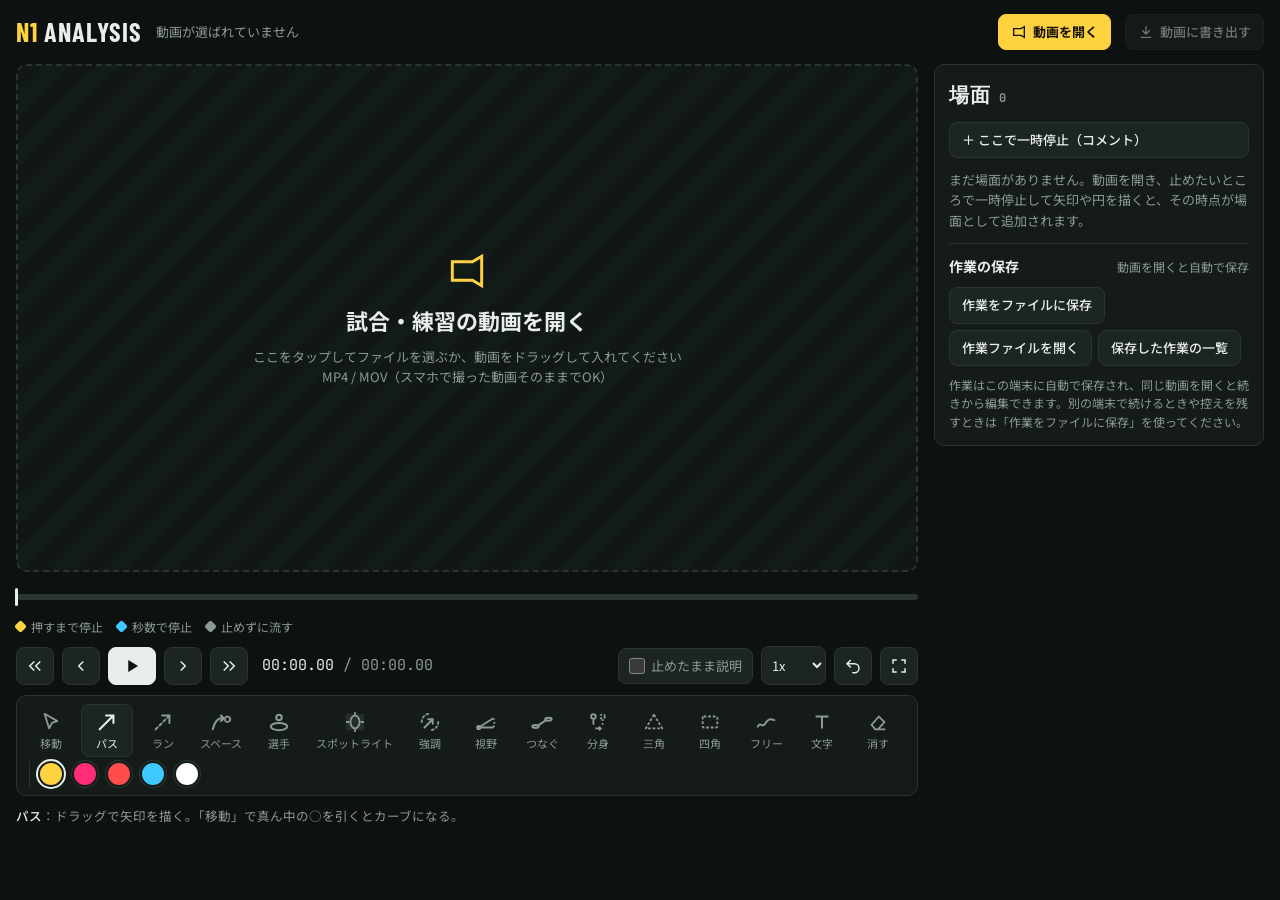
==== commit fcd653b0: "作業の保存を強化: 自動保存の容量拡大、作業ファイルの保存・読み込み、保存した作業の一覧 Co-Authored-By: Claude Opus 5.5 <noreply@anthropic.com>" ====
--- a/index.html
+++ b/index.html
@@ -56,6 +56,7 @@
 .stage video{object-fit:contain}
 #ink{touch-action:none;cursor:crosshair}
 .caption.movable{pointer-events:auto;cursor:move;outline:1px dashed rgba(255,255,255,.6);outline-offset:3px;touch-action:none}
+.caption{white-space:pre-line}
 .caption{position:absolute;left:50%;bottom:5%;transform:translateX(-50%);max-width:86%;background:rgba(8,11,10,.82);border-left:4px solid var(--accent);padding:.5em .9em;border-radius:6px;font-weight:700;font-size:calc(clamp(13px,2vw,22px) * var(--cfs,1));line-height:1.45;pointer-events:none;text-wrap:balance}
 .stage video{transition:filter .25s}
 .frame{position:absolute;inset:0;border:4px solid var(--hold);pointer-events:none;opacity:0;transition:opacity .2s}
@@ -90,6 +91,8 @@
 .seg button[aria-pressed="true"]{background:var(--accent);border-color:var(--accent);color:#16130a;font-weight:700}
 .seg button.t[aria-pressed="true"]{background:var(--hold);border-color:var(--hold);color:#06202b}
 .seg button.n[aria-pressed="true"]{background:var(--muted);border-color:var(--muted);color:#0d1210}
+.textin{resize:none;font-family:inherit;line-height:1.3;color:var(--fg);overflow:hidden;
+}
 .textin{position:absolute;transform:translate(0,-50%);min-width:160px;max-width:60%;background:rgba(8,11,10,.9);border:2px solid var(--accent);border-radius:6px;padding:4px 8px;font-weight:700;outline:none}
 .drop{position:absolute;inset:0;display:flex;flex-direction:column;align-items:center;justify-content:center;gap:10px;text-align:center;padding:16px;cursor:pointer;color:var(--muted);background:repeating-linear-gradient(135deg,#101714 0 18px,#131b17 18px 36px);border:2px dashed var(--line);border-radius:10px;font-size:13px}
 .drop svg{width:44px;height:44px;color:var(--accent)}
@@ -187,6 +190,21 @@
 details textarea{width:100%;min-height:80px;margin-top:8px;background:var(--bg);border:1px solid var(--line);border-radius:6px;padding:6px;font-family:var(--f-mono);font-size:11px;color:var(--fg)}
 .note{font-size:12px;color:var(--muted);margin:0}
 .toast{position:fixed;left:50%;bottom:calc(20px + env(safe-area-inset-bottom,0px));transform:translateX(-50%);background:var(--fg);color:var(--bg);padding:8px 16px;border-radius:999px;font-weight:500;font-size:13px;z-index:10;max-width:90vw;text-align:center}
+.work{display:grid;gap:10px;border-top:1px solid var(--line);padding-top:12px}
+.work-h{display:flex;align-items:baseline;justify-content:space-between;gap:8px;flex-wrap:wrap}
+.work-h h3{margin:0;font-size:14px}
+.saved{font-size:12px;color:var(--muted);font-variant-numeric:tabular-nums}
+.saved.ok{color:#6fd39a}
+.saved.err{color:var(--danger)}
+.work-btns{display:flex;flex-wrap:wrap;gap:6px}
+.found{border:1px solid var(--accent);border-radius:8px;padding:10px;display:grid;gap:8px;font-size:13px;background:var(--raise)}
+.found .row{display:flex;gap:6px;flex-wrap:wrap}
+.wlist{display:grid;gap:6px;max-height:50vh;overflow:auto}
+.witem{display:flex;align-items:center;gap:8px;flex-wrap:wrap;border:1px solid var(--line);border-radius:8px;padding:8px 10px;background:var(--raise)}
+.witem .wi-t{flex:1;min-width:0;display:grid;gap:2px}
+.witem .wi-t b{font-size:13px;overflow:hidden;text-overflow:ellipsis;white-space:nowrap}
+.witem .wi-t small{font-size:12px;color:var(--muted)}
+.witem .cur{font-size:11px;color:var(--accent)}
 .modal{position:fixed;inset:0;z-index:20;display:grid;place-items:center;padding:16px;background:rgba(5,8,7,.72)}
 .modal.low{place-items:end center;background:rgba(5,8,7,.25);padding-bottom:calc(16px + env(safe-area-inset-bottom,0px))}
 .sheet{width:min(520px,100%);background:var(--panel);border:1px solid var(--line);border-radius:12px;padding:18px;display:grid;gap:12px;box-shadow:0 20px 50px rgba(0,0,0,.5)}
@@ -234,7 +252,7 @@
             <span class="b-btns"><button id="badgeKeep" type="button">このまま止める</button><button class="go" id="badgeGo" type="button"></button></span>
             <span class="b-bar"><div id="badgeBar"></div></span>
           </div>
-          <input class="textin" id="textin" type="text" placeholder="文字を入力して Enter" hidden>
+          <textarea class="textin" id="textin" rows="1" placeholder="文字を入力（改行できます）&#10;外をタップで確定" hidden></textarea>
         </div>
       </div>
 
@@ -308,17 +326,19 @@
 
     <aside class="side">
       <h2>場面 <small id="count">0</small></h2>
+      <div class="found" id="found" hidden><span id="foundText"></span><div class="row"><button class="btn primary" id="foundLoad" type="button">読み込む</button><button class="btn" id="foundSkip" type="button">新しく始める</button></div></div>
       <button class="btn" id="addNote" type="button">＋ ここで一時停止（コメント）</button>
       <div class="list" id="list"></div>
-      <p class="note">描いた図形とコメントはこのブラウザに動画ごと保存されます。同じ動画ファイルを開くと復元されます。</p>
-      <details>
-        <summary>データの書き出し・読み込み</summary>
-        <div class="row">
-          <button class="btn" id="copyJson" type="button">JSONをコピー</button>
-          <button class="btn" id="importJson" type="button">貼り付けて読み込む</button>
+      <section class="work" aria-labelledby="workH">
+        <div class="work-h"><h3 id="workH">作業の保存</h3><span class="saved" id="saveState">動画を開くと自動で保存</span></div>
+        <div class="work-btns">
+          <button class="btn" id="workSave" type="button">作業をファイルに保存</button>
+          <button class="btn" id="workOpen" type="button">作業ファイルを開く</button>
+          <button class="btn" id="workList" type="button">保存した作業の一覧</button>
         </div>
-        <textarea id="jsonBox" placeholder="ここにJSONを貼り付け"></textarea>
-      </details>
+        <input class="vh" type="file" id="workFile" accept=".json,application/json">
+        <p class="note">作業はこの端末に自動で保存され、同じ動画を開くと続きから編集できます。別の端末で続けるときや控えを残すときは「作業をファイルに保存」を使ってください。</p>
+      </section>
     </aside>
   </main>
 </div>
@@ -332,6 +352,14 @@
       <span class="pz-l">止めてから続きを再生します。</span></div>
     <label class="chk" id="exAudioWrap"><input type="checkbox" id="exAudio" checked> 動画の音声も入れる</label>
     <div class="row"><button class="btn" id="exCancel" type="button">やめる</button><button class="btn primary" id="exStart" type="button">書き出しを始める</button></div>
+  </div>
+</div>
+<div class="modal" id="workModal" hidden>
+  <div class="sheet" role="dialog" aria-labelledby="wmH">
+    <h3 id="wmH">保存した作業の一覧</h3>
+    <p class="note" id="wmNote">今開いている動画に読み込む作業を選んでください。</p>
+    <div class="wlist" id="wlist"></div>
+    <div class="row"><button class="btn" id="wmClose" type="button">閉じる</button></div>
   </div>
 </div>
 <div class="modal low" id="exProg" hidden>
@@ -364,7 +392,7 @@
   tri: '<b>三角</b>：ドラッグで三角のエリアを描く。描いたあと自動で「移動」になるので、角の●を引いて形を整えてください。',
   zone: '<b>四角</b>：ドラッグで四角のエリアを描く。描いたあと自動で「移動」になるので、角の●を引いて形を整えてください。',
   pen: '<b>フリー</b>：自由に線を描く。',
-  text: '<b>文字</b>：タップした位置に文字を置く。大きさと背景色はツール欄で選ぶ。置いた文字は右の場面リストで大きさ・背景を変えられる。',
+  text: '<b>文字</b>：タップした位置に文字を置く。Enterで改行、外をタップで確定。「移動」で文字をダブルクリックすると書き直せる。大きさと背景色はツール欄で選ぶ。置いた文字は右の場面リストで大きさ・背景を変えられる。',
   erase: '<b>消す</b>：消したい図形をタップ。'
 };
 const BGS = [['dark','黒','rgba(10,14,12,.82)',null],['white','白','rgba(255,255,255,.93)','#111'],['yellow','黄','#ffd23f','#111'],['pink','ピンク','#ff2d78','#fff'],['red','赤','#e5392f','#fff'],['blue','青','#1f7fd6','#fff'],['none','なし',null,null]];
@@ -374,6 +402,12 @@
 const sizeName = v => (SIZES.find(x => x[0] === (v || 1)) || [0,'中'])[1];
 const nextSize = v => SIZES[(SIZES.findIndex(x => x[0] === (v || 1)) + 1) % SIZES.length][0];
 const textFs = (s, W) => Math.max(10, W*.026*(s.fs || 1));
+function textBox(s, W, H){
+  const fs = textFs(s, W), pad = fs*.45, lh = fs*1.3, lines = String(s.s).split('\n');
+  ctx.save(); ctx.font = `700 ${fs}px "Noto Sans JP", sans-serif`; const tw = Math.max(...lines.map(l => ctx.measureText(l).width)); ctx.restore();
+  const bw = tw + pad*2, bh = (lines.length - 1)*lh + fs + pad*1.2;
+  return { fs, pad, lh, lines, bw, bh, x:s.a[0]*W, top:s.a[1]*H - bh/2 };
+}
 const S = { open:new Set(), tool:'arrow', color:COLORS[0][0], moments:[], key:'', src:null, lastT:0, skipId:null, holdId:null, holdUntil:null,
   draft:null, drag:null, undo:[], url:null, enter:new Map(), tracking:null, warnedQuota:false };
 const clamp = (v,a,b) => Math.min(b, Math.max(a, v));
@@ -396,11 +430,43 @@
 }
 
 /* ---------- storage / undo ---------- */
-function load(key){ try { const r = localStorage.getItem(key); if (r){ const d = JSON.parse(r); if (Array.isArray(d.moments)) return normMoments(d.moments); } } catch(e){} return []; }
-let saveT; function save(){ clearTimeout(saveT); saveT = setTimeout(() => {
-  try { localStorage.setItem(S.key, JSON.stringify({ moments:S.moments })); }
-  catch(e){ if (!S.warnedQuota){ S.warnedQuota = true; toast('ブラウザの保存容量がいっぱいです。分身を減らすか「JSONをコピー」で控えてください', 4500); } }
-}, 300); }
+const IDB = (() => {
+  let p;
+  const open = () => p || (p = new Promise((res, rej) => {
+    try { const r = indexedDB.open('n1va', 1); r.onupgradeneeded = () => r.result.createObjectStore('works', { keyPath:'key' }); r.onsuccess = () => res(r.result); r.onerror = () => rej(r.error); }
+    catch(e){ rej(e); }
+  }));
+  const tx = (mode, fn) => open().then(db => new Promise((res, rej) => {
+    const t = db.transaction('works', mode), q = fn(t.objectStore('works'));
+    t.oncomplete = () => res(q && q.result); t.onerror = () => rej(t.error); t.onabort = () => rej(t.error);
+  }));
+  return { get:k => tx('readonly', st => st.get(k)), put:v => tx('readwrite', st => st.put(v)), all:() => tx('readonly', st => st.getAll()), del:k => tx('readwrite', st => st.delete(k)) };
+})();
+function legacyLoad(key){ try { const r = localStorage.getItem(key); if (r){ const d = JSON.parse(r); if (Array.isArray(d.moments)) return d.moments; } } catch(e){} return null; }
+const hm = d => { const x = new Date(d); return `${x.getMonth()+1}/${x.getDate()} ${String(x.getHours()).padStart(2,'0')}:${String(x.getMinutes()).padStart(2,'0')}`; };
+function setSaveState(txt, cls){ const el = $('#saveState'); el.textContent = txt; el.className = 'saved' + (cls ? ' ' + cls : ''); }
+function workRecord(){ return { key:S.key, name:S.fileName || '', dur:S.src ? S.src.dur : 0, updated:Date.now(), moments:S.moments }; }
+let saveT; function save(){
+  if (!S.src || S.loading) return;
+  clearTimeout(saveT); setSaveState('保存中…');
+  saveT = setTimeout(() => {
+    const rec = workRecord();
+    IDB.put(rec).then(() => { setSaveState(`自動保存済み ${hm(rec.updated)}`, 'ok'); try { localStorage.removeItem(rec.key); } catch(e){} })
+      .catch(() => {
+        try { localStorage.setItem(rec.key, JSON.stringify({ moments:rec.moments })); setSaveState(`自動保存済み ${hm(rec.updated)}`, 'ok'); }
+        catch(e){ setSaveState('保存できませんでした', 'err'); if (!S.warnedQuota){ S.warnedQuota = true; toast('この端末の保存容量がいっぱいです。「作業をファイルに保存」で控えてください', 4500); } }
+      });
+  }, 300);
+}
+function cleanMoments(arr){
+  return normMoments(arr.filter(m => m && typeof m.t === 'number' && Array.isArray(m.shapes))
+    .map(m => ({ ...m, id:m.id || uid(), pause:m.pause ?? -1, show:m.show ?? 5, comment:m.comment || '' })))
+    .sort((a,b) => a.t - b.t);
+}
+function applyWork(arr, msg){
+  snapshot(); S.moments = cleanMoments(arr); S.open = new Set(); S.enter.clear(); S.loading = false;
+  save(); renderList(); toast(msg || `${S.moments.length}件の場面を読み込みました`);
+}
 function snapshot(){ S.undo.push(JSON.stringify(S.moments)); if (S.undo.length > 40) S.undo.shift(); }
 function undo(){ const s = S.undo.pop(); if (!s){ toast('元に戻す操作はありません'); return; } S.moments = JSON.parse(s); save(); renderList(); }
 try { $('#noAuto').checked = localStorage.getItem('n1va:noAuto') === '1'; } catch(e){}
@@ -443,7 +509,9 @@
 }
 function shapeAlpha(m, s, t){
   if (s.type === 'link'){ const A = findShape(s.from), B = findShape(s.to); return A && B ? Math.min(shapeAlpha(A.m, A.s, t), shapeAlpha(B.m, B.s, t)) : 0; }
-  const e = shapeEnd(m, s); return t < e ? clamp((e - t) / .3, 0, 1) : .45; }
+  const e = shapeEnd(m, s); if (t >= e) return .45;
+  const fade = Math.min(.3, Math.max(0, e - m.t) * .3);
+  return fade > 0 ? clamp((e - t) / fade, 0, 1) : 1; }
 const momentOn = (m, t) => (t >= m.t - 0.045 && t < m.t + m.show) || m.shapes.some(s => shapeOn(m, s, t));
 function ringCenter(s, t){
   const k = s.track; if (!k || !k.length) return s.a;
@@ -518,7 +586,7 @@
     case 'view': { const g = viewGeom(s, t, W, H); return [(g.ox + g.tip[0])/2, (g.oy + g.tip[1])/2]; }
     case 'ghost': return P(s.b);
     case 'link': { const A = findShape(s.from), B = findShape(s.to); if (A && B){ const a = ringCenter(A.s, t), b = ringCenter(B.s, t); return P([(a[0]+b[0])/2, (a[1]+b[1])/2]); } return [0,0]; }
-    case 'text': { const fs = textFs(s, W); return [s.a[0]*W + fs*(s.s.length*.5 + .6), s.a[1]*H]; }
+    case 'text': { const tb = textBox(s, W, H); return [tb.x + tb.bw/2, tb.top + tb.bh/2]; }
     default: return s.a ? P(s.a) : [0,0];
   }
 }
@@ -586,18 +654,19 @@
   } else if (s.type === 'pen'){
     c.beginPath(); s.pts.forEach((p,i) => { const [x,y] = P(p); i ? c.lineTo(x,y) : c.moveTo(x,y); }); c.stroke();
   } else if (s.type === 'text'){
-    const fs = textFs(s, W), [x,y] = P(s.a), pad = fs*.45, bg = BG[s.bg || 'dark'] || BG.dark;
+    if (S.editText === s){ c.restore(); return; }
+    const tb = textBox(s, W, H), { fs, pad, lh, lines, bw, bh, x, top } = tb, bg = BG[s.bg || 'dark'] || BG.dark;
     c.font = `700 ${fs}px "Noto Sans JP", sans-serif`; c.textBaseline = 'middle';
-    const w = c.measureText(s.s).width;
     c.shadowBlur = 0; c.globalAlpha = al;
     if (bg.fill){
       c.fillStyle = bg.fill;
-      c.beginPath(); if (c.roundRect) c.roundRect(x, y - fs*.5 - pad*.6, w + pad*2, fs + pad*1.2, fs*.25); else c.rect(x, y - fs*.5 - pad*.6, w + pad*2, fs + pad*1.2); c.fill();
-    }
-    if (bg.key === 'dark'){ c.fillStyle = s.c; c.fillRect(x, y - fs*.5 - pad*.6, Math.max(3, fs*.14), fs + pad*1.2); }
-    if (bg.key === 'none'){ c.lineWidth = fs*.2; c.strokeStyle = 'rgba(0,0,0,.85)'; c.strokeText(s.s, x + pad*1.2, y + 1); }
+      c.beginPath(); if (c.roundRect) c.roundRect(x, top, bw, bh, fs*.25); else c.rect(x, top, bw, bh); c.fill();
+    }
+    if (bg.key === 'dark'){ c.fillStyle = s.c; c.fillRect(x, top, Math.max(3, fs*.14), bh); }
+    const ly = i => top + pad*.6 + fs*.5 + i*lh + 1;
+    if (bg.key === 'none'){ c.lineWidth = fs*.2; c.strokeStyle = 'rgba(0,0,0,.85)'; lines.forEach((l, i) => c.strokeText(l, x + pad*1.2, ly(i))); }
     c.fillStyle = bg.tc || s.c;
-    c.fillText(s.s, x + pad*1.2, y + 1);
+    lines.forEach((l, i) => c.fillText(l, x + pad*1.2, ly(i)));
   } else if (s.type === 'view'){
     const g = viewGeom(s, t, W, H);
     if (g.R > 3){
@@ -752,7 +821,7 @@
         if (inside) d = 2; else for (let k = 0; k < pts.length; k++) d = Math.min(d, segDist(p, pts[k], pts[(k+1) % pts.length]));
       }
     }
-    else if (s.type === 'text'){ const [x,y] = P(s.a), fs = textFs(s, W); d = p[0] >= x && p[0] <= x + fs*(s.s.length+1) && Math.abs(p[1]-y) < fs ? 0 : Infinity; }
+    else if (s.type === 'text'){ const tb = textBox(s, W, H); d = p[0] >= tb.x - 4 && p[0] <= tb.x + tb.bw + 4 && p[1] >= tb.top - 4 && p[1] <= tb.top + tb.bh + 4 ? 0 : Infinity; }
     else if (s.type === 'ghost'){
       const fx = s.b[0]*W, fy = (s.b[1] + s.h*s.k/2)*H, gw = s.w*s.k*W, gh = s.h*s.k*H;
       if (Math.hypot(p[0] - (fx + gw/2), p[1] - fy) < 16){ d = -1; part = 'resize'; }
@@ -822,6 +891,7 @@
 ink.addEventListener('dblclick', e => {
   if (S.tool !== 'move' || !S.src) return;
   const h = hitTest(norm(e));
+  if (h && h.s.type === 'text'){ editText(h.s); return; }
   if (h && h.s.type === 'arrow' && h.part === 'mid' && h.s.ctl){ snapshot(); delete h.s.ctl; save(); return; }
   if (h && h.s.type === 'zone' && h.part === 'v'){
     if (h.s.pts.length <= 3){ toast('角は3つより減らせません'); return; }
@@ -913,16 +983,27 @@
 
 /* ---------- text ---------- */
 const textin = $('#textin'); let textPos = null;
-function openText(p){
-  textPos = p; textin.value = ''; textin.style.left = (p[0]*100) + '%'; textin.style.top = (p[1]*100) + '%';
-  textin.style.borderColor = S.color; textin.hidden = false; setTimeout(() => textin.focus(), 0);
+function fitTextin(){ textin.style.height = 'auto'; textin.style.height = textin.scrollHeight + 'px'; }
+function openText(p, edit){
+  if (!textin.hidden) commitText();
+  S.editText = edit || null;
+  textPos = p; textin.value = edit ? edit.s : ''; textin.style.left = (p[0]*100) + '%'; textin.style.top = (p[1]*100) + '%';
+  textin.style.borderColor = edit ? edit.c : S.color; textin.hidden = false; fitTextin(); setTimeout(() => { textin.focus(); fitTextin(); }, 0);
 }
 function commitText(){
-  if (textin.hidden) return; const v = textin.value.trim(); textin.hidden = true;
-  if (!v || !textPos) return;
+  if (textin.hidden) return; const v = textin.value.replace(/\s+$/, '').replace(/^\n+/, ''); textin.hidden = true;
+  const ed = S.editText; S.editText = null;
+  if (ed){
+    snapshot();
+    if (v.trim()) ed.s = v; else S.moments.forEach(m => { const i = m.shapes.indexOf(ed); if (i >= 0) m.shapes.splice(i, 1); });
+    save(); renderList(); return;
+  }
+  if (!v.trim() || !textPos) return;
   snapshot(); ensureMoment(S.src.t).shapes.push({ type:'text', c:S.color, bg:S.textBg, fs:S.textFs, a:textPos, s:v }); save(); renderList();
 }
-textin.addEventListener('keydown', e => { e.stopPropagation(); if (e.key === 'Enter' && !e.isComposing){ e.preventDefault(); commitText(); } else if (e.key === 'Escape'){ textin.hidden = true; } });
+function editText(s){ if (!S.src) return; S.src.pause(); clearHold(); openText([s.a[0], s.a[1]], s); }
+textin.addEventListener('input', fitTextin);
+textin.addEventListener('keydown', e => { e.stopPropagation(); if (e.key === 'Enter' && (e.metaKey || e.ctrlKey) && !e.isComposing){ e.preventDefault(); commitText(); } else if (e.key === 'Escape'){ textin.hidden = true; S.editText = null; } });
 textin.addEventListener('blur', commitText);
 
 /* ---------- auto tracking (選手マークの追従) ---------- */
@@ -1089,7 +1170,7 @@
       let extra = '';
       if (s.type === 'text'){
         const cur = BG[s.bg || 'dark'] || BG.dark;
-        extra = `<button type="button" data-a="fs">大きさ：${sizeName(s.fs)}</button><button type="button" data-a="bg">${bgDot(cur.key)}背景：${cur.name}</button>`;
+        extra = `<button type="button" data-a="edit">文字を直す</button><button type="button" data-a="fs">大きさ：${sizeName(s.fs)}</button><button type="button" data-a="bg">${bgDot(cur.key)}背景：${cur.name}</button>`;
       } else if (s.type === 'ring'){
         const opL = { 1:'濃い', 0.6:'普通', 0.3:'薄い' }[s.op ?? .6] || '普通', te = trackEnd(s);
         extra = `<button type="button" data-a="st">${s.st === 'dash' ? '点線' : '実線'}</button><button type="button" data-a="op">${opL}</button><button type="button" data-a="hl" aria-pressed="${!!s.hl}">スポット</button><button type="button" data-a="track">自動で追いかける</button>${te > 0 ? '<button type="button" data-a="clear">追従をやめる</button>' : ''}`;
@@ -1099,9 +1180,10 @@
       const te = s.type === 'ring' ? trackEnd(s) : -1;
       row.innerHTML = `<i class="dot" style="background:${s.c || '#fff'}"></i><span></span>${extra}${untilHTML(s.until)}`;
       row.querySelector('span').textContent = s.type === 'text'
-        ? `文字「${s.s.length > 10 ? s.s.slice(0,10) + '…' : s.s}」`
+        ? `文字「${(t => t.length > 10 ? t.slice(0,10) + '…' : t)(s.s.replace(/\n/g, ' '))}」`
         : `${nm}${cnt[nm] > 1 || m.shapes.filter(x => x.type === s.type).length > 1 ? cnt[nm] : ''}${te > 0 ? `（${(te - m.t).toFixed(1)}秒 追従）` : ''}${s.pulse ? '・強調中' : ''}`;
       const q = k => row.querySelector(`[data-a="${k}"]`);
+      if (s.type === 'text') q('edit').onclick = () => editText(s);
       if (s.type === 'text') q('fs').onclick = () => { snapshot(); s.fs = nextSize(s.fs); if (s.fs === 1) delete s.fs; save(); renderList(); };
       if (s.type === 'text') q('bg').onclick = () => { snapshot(); const i = BGS.findIndex(b => b[0] === (s.bg || 'dark')); s.bg = BGS[(i+1) % BGS.length][0]; save(); renderList(); };
       if (s.type === 'ring'){
@@ -1212,7 +1294,7 @@
 
 document.addEventListener('keydown', e => {
   const tag = (e.target.tagName || '').toLowerCase(); if (tag === 'input' || tag === 'textarea' || tag === 'select') return;
-  if (S.exporting || !$('#exModal').hidden) return;
+  if (S.exporting || !$('#exModal').hidden || !$('#workModal').hidden) return;
   if (e.key === 'Escape'){ S.linkFrom = null; }
   else if (e.key === ' '){ e.preventDefault(); togglePlay(); }
   else if (e.key === 'ArrowLeft'){ e.preventDefault(); step(e.shiftKey ? -1 : -1/FPS); }
@@ -1220,27 +1302,108 @@
   else if ((e.ctrlKey || e.metaKey) && e.key.toLowerCase() === 'z'){ e.preventDefault(); undo(); }
 });
 
-/* ---------- data ---------- */
-$('#copyJson').onclick = () => {
-  const json = JSON.stringify({ moments:S.moments }); const box = $('#jsonBox');
-  const fallback = () => { box.value = json; box.focus(); box.select(); toast('選択したテキストをコピーしてください'); };
-  try { navigator.clipboard.writeText(json).then(() => toast('コピーしました'), fallback); } catch(e){ fallback(); }
+/* ---------- work files ---------- */
+async function saveFile(name, blob){
+  if (window.claude){
+    const dl = downloadsP ? await downloadsP : null;
+    if (!dl){ toast('この画面ではファイルを保存できません', 4500); return false; }
+    try { await dl.save({ filename:name, data:blob }); toast('保存しました'); return true; }
+    catch(e){
+      const code = e && e.code;
+      if (code === 'declined') return false;
+      if (code === 'rate_limited'){ toast('保存の確認が開いています。少し待ってからもう一度押してください'); return false; }
+      if (code === 'too_large'){ toast('ファイルが大きすぎて保存できませんでした', 4500); return false; }
+      toast('保存できませんでした'); return false;
+    }
+  }
+  const file = new File([blob], name, { type:blob.type || 'application/octet-stream' });
+  if (navigator.canShare && /iPhone|iPad|iPod|Android/i.test(navigator.userAgent) && navigator.canShare({ files:[file] })){
+    try { await navigator.share({ files:[file], title:name }); return true; }
+    catch(e){ if (e && e.name === 'AbortError') return false; }
+  }
+  const url = URL.createObjectURL(blob), el = document.createElement('a');
+  el.href = url; el.download = name; document.body.appendChild(el); el.click(); el.remove();
+  setTimeout(() => URL.revokeObjectURL(url), 60000);
+  toast('保存しました（ダウンロードを確認してください）'); return true;
+}
+$('#workSave').onclick = () => {
+  if (!S.src){ toast('先に動画を開いてください'); return; }
+  if (!S.moments.length){ toast('まだ保存する場面がありません'); return; }
+  const data = { app:'n1-analysis', v:1, name:S.fileName || '', dur:S.src.dur, saved:new Date().toISOString(), moments:S.moments };
+  const base = (S.fileName || 'video').replace(/\.[^.]+$/, '');
+  saveFile(`${base}_N1work.json`, new Blob([JSON.stringify(data)], { type:'application/json' }));
 };
-$('#importJson').onclick = () => {
-  try { const d = JSON.parse($('#jsonBox').value); const arr = Array.isArray(d) ? d : d.moments;
-    if (!Array.isArray(arr)) throw 0; snapshot(); S.moments = arr.filter(m => typeof m.t === 'number' && Array.isArray(m.shapes)).map(m => ({ id:m.id || uid(), t:m.t, pause:m.pause ?? -1, show:m.show ?? 5, comment:m.comment || '', shapes:m.shapes }));
-    normMoments(S.moments); S.moments.sort((a,b) => a.t - b.t); save(); renderList(); toast(`${S.moments.length}件の場面を読み込みました`);
-  } catch(e){ toast('JSONの形式が正しくありません'); }
-};
+$('#workOpen').onclick = () => $('#workFile').click();
+$('#workFile').addEventListener('change', async e => {
+  const f = e.target.files[0]; e.target.value = ''; if (!f) return;
+  let d; try { d = JSON.parse(await f.text()); } catch(err){ toast('作業ファイルを読み込めませんでした'); return; }
+  const arr = Array.isArray(d) ? d : d && d.moments;
+  if (!Array.isArray(arr)){ toast('N1分析の作業ファイルではないようです'); return; }
+  const label = (d && d.name) || f.name;
+  if (!S.src){ S.pendingWork = { moments:arr, label }; toast(`「${label}」の作業を用意しました。続けて元の動画を開いてください`, 4500); $('#file').click(); return; }
+  if (d && d.dur && Math.abs(d.dur - S.src.dur) > 1) toast('動画の長さが作業ファイルと違います。別の動画かもしれません', 4500);
+  setTimeout(() => applyWork(arr, `作業ファイル「${label}」を読み込みました`), d && d.dur && Math.abs(d.dur - S.src.dur) > 1 ? 1200 : 0);
+});
+async function openWorkList(){
+  let all = []; try { all = await IDB.all(); } catch(e){}
+  all = all.filter(r => r.moments && r.moments.length).sort((a,b) => b.updated - a.updated);
+  const box = $('#wlist'); box.innerHTML = '';
+  $('#wmNote').textContent = !all.length ? 'この端末に保存した作業はまだありません。' : S.src ? '今開いている動画に読み込む作業を選んでください。' : '読み込むには、先に動画を開いてください。';
+  for (const r of all){
+    const row = document.createElement('div'); row.className = 'witem';
+    const durTxt = r.dur ? fmt(r.dur).replace(/\.\d+$/, '') : '';
+    row.innerHTML = `<div class="wi-t"><b></b><small>場面${r.moments.length}件・動画 ${durTxt}・${hm(r.updated)} 保存</small></div>${r.key === S.key ? '<span class="cur">今の動画</span>' : ''}<button class="btn" type="button" data-a="load">読み込む</button><button class="btn" type="button" data-a="del">削除</button>`;
+    row.querySelector('b').textContent = r.name || '名前なし';
+    const ld = row.querySelector('[data-a="load"]'); ld.disabled = !S.src || r.key === S.key;
+    ld.onclick = () => { $('#workModal').hidden = true; applyWork(r.moments, `「${r.name || '保存した作業'}」の作業を読み込みました`); };
+    const del = row.querySelector('[data-a="del"]'); let armT;
+    del.onclick = async () => {
+      if (!del.classList.contains('primary')){ del.classList.add('primary'); del.textContent = '本当に削除'; armT = setTimeout(() => { del.classList.remove('primary'); del.textContent = '削除'; }, 2500); return; }
+      clearTimeout(armT); try { await IDB.del(r.key); } catch(e){} try { localStorage.removeItem(r.key); } catch(e){}
+      if (r.key === S.key){ S.moments = []; renderList(); setSaveState('まだ保存する作業はありません'); }
+      openWorkList();
+    };
+    box.appendChild(row);
+  }
+  $('#workModal').hidden = false;
+}
+$('#workList').onclick = openWorkList;
+$('#wmClose').onclick = () => { $('#workModal').hidden = true; };
 
 /* ---------- open video ---------- */
 function resize(){ const r = stage.getBoundingClientRect(), d = Math.min(2, window.devicePixelRatio || 1); ink.width = Math.round(r.width*d); ink.height = Math.round(r.height*d); }
 new ResizeObserver(resize).observe(stage);
 function setSource(src, key, name){
   if (S.src) S.src.pause(); clearHold();
-  S.src = src; S.key = key; S.moments = load(key); S.undo = []; S.enter.clear(); src.rate = +$('#speed').value;
+  S.src = src; S.key = key; S.fileName = name; S.moments = []; S.undo = []; S.enter.clear(); S.open = new Set(); src.rate = +$('#speed').value;
   stage.style.setProperty('--ar', src.aspect()); $('#clip').textContent = name;
+  $('#found').hidden = true; S.loading = true; setSaveState('読み込み中…');
   seek(0); renderList(); resize();
+  loadWork(key);
+}
+async function loadWork(key){
+  let rec = null;
+  try { rec = await IDB.get(key); } catch(e){}
+  if (S.key !== key) return;
+  let arr = rec && Array.isArray(rec.moments) ? rec.moments : legacyLoad(key);
+  if (S.pendingWork){ const pw = S.pendingWork; S.pendingWork = null; S.loading = false; applyWork(pw.moments, `作業ファイル「${pw.label}」を読み込みました`); return; }
+  if (arr && arr.length){
+    S.moments = cleanMoments(arr); S.loading = false; renderList();
+    setSaveState(`自動保存済み ${rec ? hm(rec.updated) : ''}`.trim(), 'ok');
+    toast(`前回の作業（場面${S.moments.length}件）を読み込みました`); return;
+  }
+  S.loading = false; setSaveState('まだ保存する作業はありません');
+  // 同じ長さの動画で保存した作業を探す（名前が変わっていても見つける）
+  let all = []; try { all = await IDB.all(); } catch(e){}
+  if (S.key !== key || S.moments.length) return;
+  const d = S.src.dur, cands = all.filter(r => r.key !== key && r.moments && r.moments.length && Math.abs((r.dur || 0) - d) < 0.6).sort((a,b) => b.updated - a.updated);
+  if (cands.length){
+    const c = cands[0];
+    $('#foundText').textContent = `同じ長さの動画で保存した作業が見つかりました：「${c.name || '名前なし'}」場面${c.moments.length}件（${hm(c.updated)}）`;
+    $('#found').hidden = false;
+    $('#foundLoad').onclick = () => { $('#found').hidden = true; applyWork(c.moments, `「${c.name || '保存した作業'}」の作業を読み込みました`); };
+    $('#foundSkip').onclick = () => { $('#found').hidden = true; };
+  }
 }
 function openFile(f){
   if (!f) return;
@@ -1370,27 +1533,7 @@
 }
 async function saveExport(){
   const X = S.exportBlob; if (!X) return;
-  if (!window.claude){
-    const file = new File([X.blob], X.name, { type:X.blob.type });
-    if (navigator.canShare && /iPhone|iPad|iPod|Android/i.test(navigator.userAgent) && navigator.canShare({ files:[file] })){
-      try { await navigator.share({ files:[file], title:X.name }); return; }
-      catch(e){ if (e && e.name === 'AbortError') return; }
-    }
-    const url = URL.createObjectURL(X.blob), a = document.createElement('a');
-    a.href = url; a.download = X.name; document.body.appendChild(a); a.click(); a.remove();
-    setTimeout(() => URL.revokeObjectURL(url), 60000);
-    toast('保存しました（ダウンロードを確認してください）'); return;
-  }
-  const dl = downloadsP ? await downloadsP : null;
-  if (!dl){ toast('この画面ではファイルを保存できません', 4500); return; }
-  try { await dl.save({ filename:X.name, data:X.blob }); toast('保存しました'); }
-  catch(e){
-    const code = e && e.code;
-    if (code === 'declined') return;
-    if (code === 'rate_limited'){ toast('保存の確認が開いています。少し待ってからもう一度押してください'); return; }
-    if (code === 'too_large'){ toast('ファイルが大きすぎて保存できませんでした。短い動画で試してください', 4500); return; }
-    toast('保存できませんでした');
-  }
+  await saveFile(X.name, X.blob);
 }
 /* ---------- app (PWA) ---------- */
 if ('serviceWorker' in navigator && location.protocol === 'https:'){
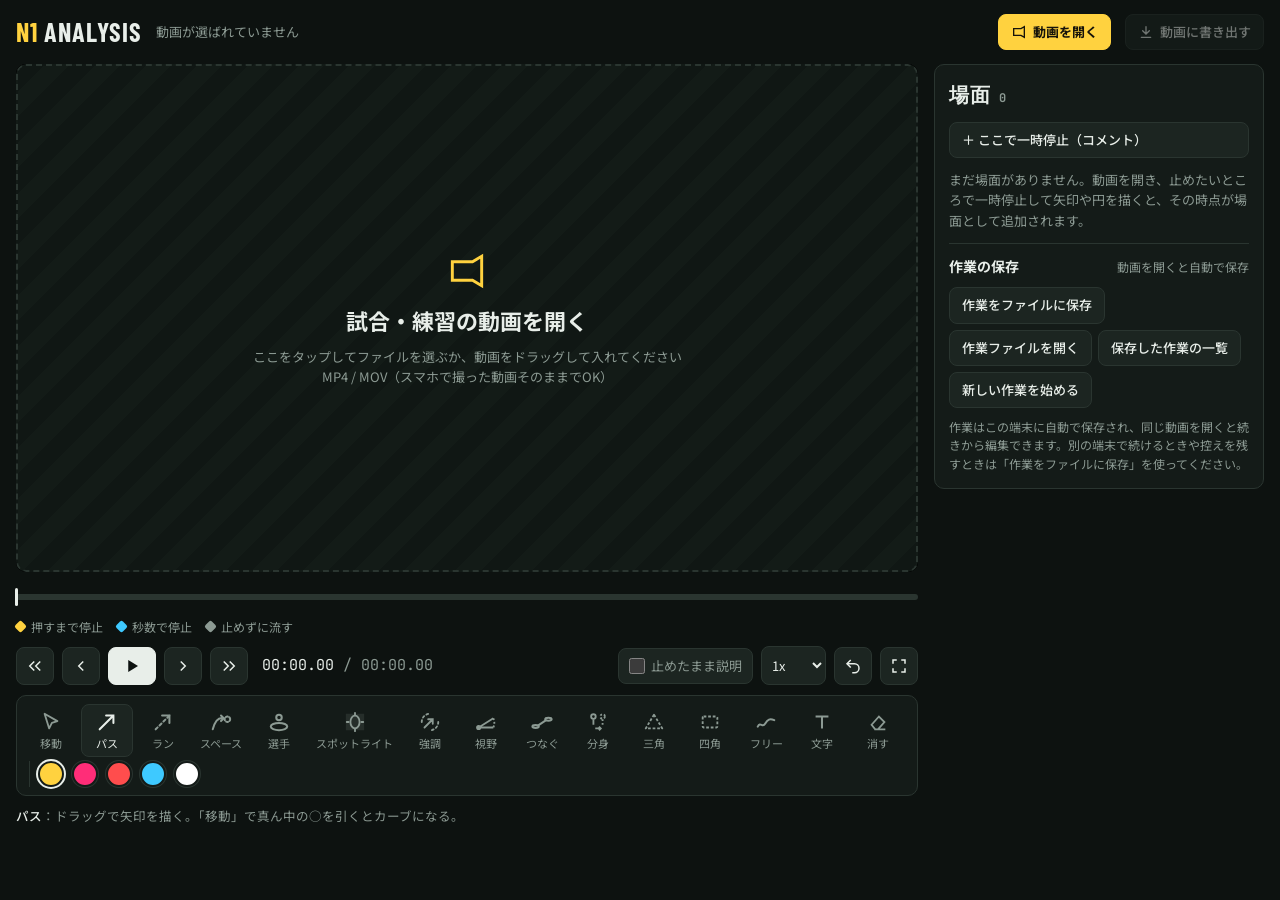
==== commit 0b88ce74: "「新しい作業を始める」を追加（前の作業は一覧に残す） Co-Authored-By: Claude Opus 5.5 <noreply@anthropic.com> Claude-Session: h" ====
--- a/index.html
+++ b/index.html
@@ -335,6 +335,7 @@
           <button class="btn" id="workSave" type="button">作業をファイルに保存</button>
           <button class="btn" id="workOpen" type="button">作業ファイルを開く</button>
           <button class="btn" id="workList" type="button">保存した作業の一覧</button>
+          <button class="btn" id="workNew" type="button">新しい作業を始める</button>
         </div>
         <input class="vh" type="file" id="workFile" accept=".json,application/json">
         <p class="note">作業はこの端末に自動で保存され、同じ動画を開くと続きから編集できます。別の端末で続けるときや控えを残すときは「作業をファイルに保存」を使ってください。</p>
@@ -1368,6 +1369,21 @@
   $('#workModal').hidden = false;
 }
 $('#workList').onclick = openWorkList;
+let newArmT;
+$('#workNew').onclick = async () => {
+  const btn = $('#workNew');
+  if (!S.src){ toast('先に動画を開いてください'); return; }
+  if (!S.moments.length){ toast('すでに新しい作業です。描き始めてください'); return; }
+  if (!btn.classList.contains('primary')){
+    btn.classList.add('primary'); btn.textContent = 'もう一度押すと新しく始めます';
+    newArmT = setTimeout(() => { btn.classList.remove('primary'); btn.textContent = '新しい作業を始める'; }, 3000); return;
+  }
+  clearTimeout(newArmT); btn.classList.remove('primary'); btn.textContent = '新しい作業を始める';
+  const now = Date.now(), arc = { ...workRecord(), key:S.key + ':' + now, name:`${S.fileName || '名前なし'}（${hm(now)} までの作業）`, updated:now };
+  try { await IDB.put(arc); } catch(e){ toast('今の作業を残せませんでした。先に「作業をファイルに保存」してください', 4500); return; }
+  S.src.pause(); clearHold(); snapshot(); S.moments = []; S.open = new Set(); S.enter.clear(); save(); renderList();
+  toast('新しい作業を始めました。前の作業は「保存した作業の一覧」に残っています', 4500);
+};
 $('#wmClose').onclick = () => { $('#workModal').hidden = true; };
 
 /* ---------- open video ---------- */
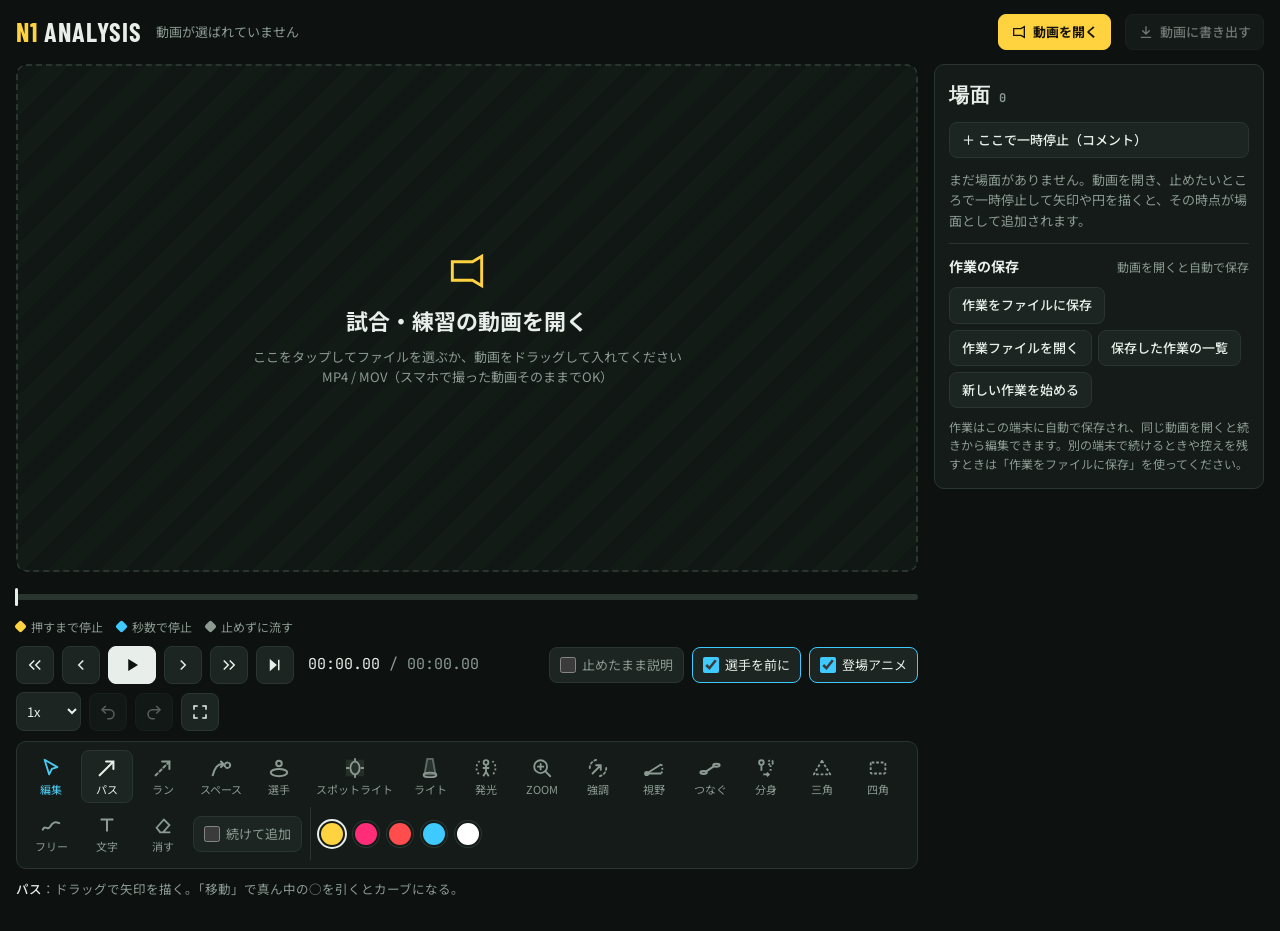
==== commit c89ca588: "分析アプリにK-ANALYSTの機能を取り込み（タイムライン・フリーズ・カット・複製・ライト・発光・ZOOM・選手を前に など） これまでの版は classic/ に残す。保存データはN1のものをその" ====
--- a/index.html
+++ b/index.html
@@ -14,208 +14,7 @@
 <title>N1 プレー分析ボード</title>
 <link rel="preconnect" href="https://fonts.googleapis.com">
 <link rel="stylesheet" href="https://fonts.googleapis.com/css2?family=Barlow+Condensed:wght@600;700&family=JetBrains+Mono:wght@500&family=Noto+Sans+JP:wght@400;500;700&display=swap">
-<style>
-html,body{margin:0}
-:root{padding-top:env(safe-area-inset-top,0px);padding-bottom:env(safe-area-inset-bottom,0px)}
-body{font-family:system-ui,sans-serif;font-size:14px;-webkit-text-size-adjust:100%}
-img{max-width:100%}
-/* Layout: video stage + timeline + tool rail on the left, "場面" (moment) list on the right; stacks on phones. Single dark look, like an editing suite. */
-:root{
-  --bg:#0d1210; --panel:#141b18; --raise:#1c2521; --line:#2a3530;
-  --fg:#e8eee9; --muted:#8c9a93; --accent:#ffd23f; --danger:#ff5a4f; --hold:#3ec9ff;
-  --f-disp:"Barlow Condensed","Arial Narrow",system-ui,sans-serif;
-  --f-body:"Noto Sans JP","Hiragino Sans","Yu Gothic",system-ui,sans-serif;
-  --f-mono:"JetBrains Mono",ui-monospace,Menlo,monospace;
-  color-scheme:dark;
-}
-*{box-sizing:border-box}
-[hidden]{display:none!important}
-html,body{background:var(--bg);color:var(--fg)}
-body{font-family:var(--f-body);font-size:14px;line-height:1.55}
-button,select,input,textarea{font:inherit;color:inherit}
-button{cursor:pointer}
-:focus-visible{outline:2px solid var(--accent);outline-offset:2px}
-.app{max-width:1400px;margin:0 auto;padding-inline:16px;padding-block:14px 32px;display:grid;gap:14px}
-header{display:flex;align-items:center;gap:14px;flex-wrap:wrap}
-.brand{font-family:var(--f-disp);font-weight:700;font-size:26px;letter-spacing:.04em;line-height:1}
-.brand b{color:var(--accent)}
-.clip{color:var(--muted);font-size:13px;min-width:0;overflow:hidden;text-overflow:ellipsis;white-space:nowrap;flex:1}
-.btn{display:inline-flex;align-items:center;gap:6px;border:1px solid var(--line);background:var(--raise);border-radius:8px;padding:7px 12px;font-size:13px;font-weight:500;white-space:nowrap}
-.btn:hover{border-color:var(--muted)}
-.btn.primary{background:var(--accent);color:#16130a;border-color:var(--accent);font-weight:700}
-.btn svg{width:16px;height:16px}
-.layout{display:grid;grid-template-columns:minmax(0,1fr) 330px;gap:16px;align-items:start}
-@media (max-width:900px){.layout{grid-template-columns:1fr}}
-.player{display:grid;gap:10px;min-width:0}
-.wrap{display:grid;place-items:center;background:#000;border-radius:10px;overflow:hidden}
-.wrap:fullscreen{border-radius:0;width:100vw;height:100vh}
-.stage{--ar:1.7778;position:relative;width:100%;aspect-ratio:var(--ar);max-width:100%;background:#000}
-@media (min-height:500px){.stage{max-width:min(100%, calc(66vh * var(--ar)))}}
-.wrap:fullscreen .stage{max-width:min(100vw, calc(100vh * var(--ar)))}
-.stage video,.stage canvas{position:absolute;inset:0;width:100%;height:100%;display:block}
-.stage video{object-fit:contain}
-#ink{touch-action:none;cursor:crosshair}
-.caption.movable{pointer-events:auto;cursor:move;outline:1px dashed rgba(255,255,255,.6);outline-offset:3px;touch-action:none}
-.caption{white-space:pre-line}
-.caption{position:absolute;left:50%;bottom:5%;transform:translateX(-50%);max-width:86%;background:rgba(8,11,10,.82);border-left:4px solid var(--accent);padding:.5em .9em;border-radius:6px;font-weight:700;font-size:calc(clamp(13px,2vw,22px) * var(--cfs,1));line-height:1.45;pointer-events:none;text-wrap:balance}
-.stage video{transition:filter .25s}
-.frame{position:absolute;inset:0;border:4px solid var(--hold);pointer-events:none;opacity:0;transition:opacity .2s}
-.stage.held .frame{opacity:1}
-.stage.tracking .frame{opacity:1;border-color:var(--accent)}
-.flash{position:absolute;inset:0;background:#fff;opacity:0;pointer-events:none}
-.flash.go{animation:flash .45s ease-out}
-@keyframes flash{0%{opacity:.5}100%{opacity:0}}
-.badge{--c:var(--hold);position:absolute;top:3%;left:2%;max-width:96%;display:flex;align-items:center;gap:10px;flex-wrap:wrap;background:rgba(8,11,10,.9);border:2px solid var(--c);border-radius:12px;padding:8px 8px 10px 10px;overflow:hidden;font-variant-numeric:tabular-nums}
-.badge.track{--c:var(--accent)}
-.b-ic{width:clamp(30px,4vw,42px);height:clamp(30px,4vw,42px);border-radius:50%;background:var(--c);color:#06202b;display:grid;place-items:center;flex:none}
-.b-ic svg{width:55%;height:55%}
-.b-txt{display:grid;line-height:1.25;min-width:0}
-.b-txt strong{font-size:clamp(15px,2.3vw,24px);letter-spacing:.02em}
-.b-txt small{color:var(--muted);font-size:12px}
-.b-btns{display:flex;gap:6px}
-.badge button{border:1px solid var(--line);border-radius:8px;background:var(--raise);color:var(--fg);font-size:13px;font-weight:700;padding:6px 12px}
-.badge button.go{background:var(--c);border-color:var(--c);color:#06202b}
-.b-bar{position:absolute;left:0;right:0;bottom:0;height:4px;background:rgba(255,255,255,.12)}
-.b-bar div{height:100%;width:100%;background:var(--c);transform-origin:left}
-@media (prefers-reduced-motion:reduce){.flash.go{animation:none}.stage video,.frame{transition:none}}
-.legend{display:flex;gap:14px;flex-wrap:wrap;font-size:12px;color:var(--muted);margin-top:-4px}
-.legend span{display:flex;align-items:center;gap:6px}
-.legend i{width:9px;height:9px;transform:rotate(45deg);border-radius:2px;background:var(--accent)}
-.legend i.timed{background:var(--hold)}
-.legend i.pass{background:var(--muted)}
-.pz{display:grid;gap:5px}
-.pz-l{font-size:12px;color:var(--muted)}
-.seg{display:flex;flex-wrap:wrap;gap:4px}
-.seg button{border:1px solid var(--line);background:var(--bg);border-radius:999px;padding:4px 10px;font-size:12px;color:var(--muted)}
-.seg button:hover{color:var(--fg)}
-.seg button[aria-pressed="true"]{background:var(--accent);border-color:var(--accent);color:#16130a;font-weight:700}
-.seg button.t[aria-pressed="true"]{background:var(--hold);border-color:var(--hold);color:#06202b}
-.seg button.n[aria-pressed="true"]{background:var(--muted);border-color:var(--muted);color:#0d1210}
-.textin{resize:none;font-family:inherit;line-height:1.3;color:var(--fg);overflow:hidden;
-}
-.textin{position:absolute;transform:translate(0,-50%);min-width:160px;max-width:60%;background:rgba(8,11,10,.9);border:2px solid var(--accent);border-radius:6px;padding:4px 8px;font-weight:700;outline:none}
-.drop{position:absolute;inset:0;display:flex;flex-direction:column;align-items:center;justify-content:center;gap:10px;text-align:center;padding:16px;cursor:pointer;color:var(--muted);background:repeating-linear-gradient(135deg,#101714 0 18px,#131b17 18px 36px);border:2px dashed var(--line);border-radius:10px;font-size:13px}
-.drop svg{width:44px;height:44px;color:var(--accent)}
-.drop strong{color:var(--fg);font-size:clamp(16px,2.4vw,22px)}
-.drop.over{border-color:var(--accent);color:var(--fg)}
-
-.timeline{position:relative;height:30px;cursor:pointer;touch-action:none;user-select:none}
-.track{position:absolute;left:0;right:0;top:12px;height:6px;border-radius:3px;background:var(--line)}
-.fill{position:absolute;left:0;top:0;bottom:0;background:var(--muted);border-radius:3px}
-.head{position:absolute;top:-6px;width:3px;height:18px;margin-left:-1.5px;background:var(--fg);border-radius:2px}
-.mk{position:absolute;top:-8px;width:12px;height:12px;margin-left:-6px;transform:rotate(45deg);border-radius:2px;background:var(--accent);border:2px solid var(--bg)}
-.mk.timed{background:var(--hold)}
-.mk.pass{background:var(--muted)}
-
-.controls{display:flex;align-items:center;gap:8px;flex-wrap:wrap}
-.ic{width:38px;height:38px;display:grid;place-items:center;border:1px solid var(--line);background:var(--raise);border-radius:8px}
-.ic:hover{border-color:var(--muted)}
-.ic svg{width:18px;height:18px}
-.ic.play{width:48px;background:var(--fg);color:var(--bg);border-color:var(--fg)}
-.tc{font-family:var(--f-mono);font-variant-numeric:tabular-nums;font-size:15px;padding-inline:6px}
-.tc span{color:var(--muted)}
-.spacer{flex:1}
-select.sm{background:var(--raise);border:1px solid var(--line);border-radius:8px;padding:8px 6px;font-size:13px}
-.chk{display:flex;align-items:center;gap:6px;font-size:13px;color:var(--muted);border:1px solid var(--line);border-radius:8px;padding:7px 10px;background:var(--raise);cursor:pointer}
-.chk input{accent-color:var(--hold);width:16px;height:16px;margin:0}
-.chk:has(input:checked){color:var(--fg);border-color:var(--hold)}
-
-.tools{display:flex;gap:4px;flex-wrap:wrap;align-items:center;padding:8px;background:var(--panel);border:1px solid var(--line);border-radius:10px}
-.tool{display:flex;flex-direction:column;align-items:center;gap:2px;min-width:52px;padding:6px 6px 4px;border:1px solid transparent;background:transparent;border-radius:8px;font-size:11px;color:var(--muted)}
-.tool svg{width:22px;height:22px}
-.tool:hover{color:var(--fg)}
-.tool[aria-pressed="true"]{background:var(--raise);border-color:var(--line);color:var(--fg)}
-.tool.hot[aria-pressed="true"]{border-color:var(--accent)}
-.ropts{display:flex;align-items:center;gap:6px;flex-wrap:wrap}
-.ropts[hidden]{display:none}
-.ro-l{font-size:11px;color:var(--muted);margin-left:4px}
-.seg button .bgdot{display:inline-block;width:10px;height:10px;border-radius:3px;margin-right:4px;vertical-align:-1px;border:1px solid rgba(255,255,255,.35)}
-.until{display:inline-flex;gap:2px;margin-left:auto}
-.m-item .until button{font-family:var(--f-mono);font-variant-numeric:tabular-nums}
-.m-item .until button.set{color:var(--accent);border-color:var(--accent)}
-.m-opts .mini{background:var(--bg);border:1px solid var(--line);border-radius:6px;font-size:12px;padding:3px 8px;color:var(--fg)}
-.m-opts .mini:hover{border-color:var(--muted)}
-.m-item button[aria-pressed="true"]{background:var(--accent);border-color:var(--accent);color:#16130a;font-weight:700}
-.caption[data-bg="white"]{background:rgba(255,255,255,.93);color:#111;border-left-color:#111}
-.caption[data-bg="yellow"]{background:#ffd23f;color:#111;border-left-color:#111}
-.caption[data-bg="pink"]{background:#ff2d78;color:#fff;border-left-color:#fff}
-.caption[data-bg="red"]{background:#e5392f;color:#fff;border-left-color:#fff}
-.caption[data-bg="blue"]{background:#1f7fd6;color:#fff;border-left-color:#fff}
-.caption[data-bg="none"]{background:none;border-left-color:transparent;text-shadow:0 0 4px #000,0 0 2px #000,0 1px 2px #000}
-.sep{width:1px;align-self:stretch;background:var(--line);margin-inline:4px}
-.sw{width:26px;height:26px;border-radius:50%;border:2px solid var(--panel);box-shadow:0 0 0 1px var(--line)}
-.sw[aria-pressed="true"]{box-shadow:0 0 0 2px var(--fg)}
-.hint{font-size:12.5px;color:var(--muted);margin:0;min-height:1.5em}
-.hint b{color:var(--fg);font-weight:500}
-
-.side{background:var(--panel);border:1px solid var(--line);border-radius:10px;padding:14px;display:grid;gap:12px;min-width:0}
-.side h2{margin:0;font-family:var(--f-disp);font-size:20px;letter-spacing:.05em;display:flex;align-items:baseline;gap:8px}
-.side h2 small{font-family:var(--f-mono);font-size:12px;color:var(--muted);letter-spacing:0}
-.list{display:grid;gap:8px;max-height:62vh;overflow:auto;padding-right:2px}
-@media (max-width:900px){.list{max-height:none}}
-.empty{color:var(--muted);margin:0;font-size:13px}
-.moment{border:1px solid var(--line);background:var(--raise);border-radius:8px;padding:10px;display:grid;gap:8px}
-.moment.on{border-color:var(--accent)}
-.m-head{display:flex;align-items:center;gap:8px}
-.m-tog{background:none;border:0;color:var(--muted);width:20px;height:24px;padding:0;font-size:13px;transition:transform .15s}
-.m-tog[aria-expanded="true"]{transform:rotate(90deg);color:var(--fg)}
-.m-sum{flex:1;min-width:0;font-size:12px;color:var(--muted);overflow:hidden;text-overflow:ellipsis;white-space:nowrap}
-.psel{background:var(--bg);border:1px solid var(--line);border-radius:999px;padding:3px 6px;font-size:12px;font-weight:700;max-width:46%}
-.psel.p-hold{border-color:var(--accent);color:var(--accent)}
-.psel.p-timed{border-color:var(--hold);color:var(--hold)}
-.psel.p-pass{color:var(--muted)}
-.m-body{display:grid;gap:8px;min-width:0}
-.list{grid-template-columns:minmax(0,1fr)}
-.moment{min-width:0}
-.m-head{min-width:0}
-.m-head .m-time,.m-head .m-del,.m-head .m-tog{flex:none}
-.m-time{font-family:var(--f-mono);font-variant-numeric:tabular-nums;background:none;border:0;padding:0;font-size:14px;color:var(--accent);text-decoration:underline;text-underline-offset:3px}
-.m-count{font-size:12px;color:var(--muted);flex:1}
-.m-del{background:none;border:0;color:var(--muted);font-size:12px;padding:2px 4px;border-radius:4px}
-.m-del:hover{color:var(--danger)}
-.m-del.armed{color:#fff;background:var(--danger)}
-.moment textarea{width:100%;resize:vertical;min-height:52px;background:var(--bg);border:1px solid var(--line);border-radius:6px;padding:6px 8px;font-size:13px}
-.m-opts{display:flex;gap:10px;flex-wrap:wrap;font-size:12px;color:var(--muted)}
-.m-opts label{display:flex;align-items:center;gap:4px}
-.m-opts select{background:var(--bg);border:1px solid var(--line);border-radius:6px;padding:3px 4px;font-size:12px;color:var(--fg)}
-.m-items{display:grid;gap:4px}
-.m-item{display:flex;align-items:center;gap:6px;font-size:12px;color:var(--muted);flex-wrap:wrap}
-.m-item .dot{width:10px;height:10px;border-radius:50%;flex:none}
-.m-item span{flex:1;min-width:90px}
-.m-item button{background:var(--bg);border:1px solid var(--line);border-radius:6px;font-size:12px;padding:2px 8px;color:var(--fg)}
-.m-item button:hover{border-color:var(--muted)}
-details{font-size:13px;color:var(--muted)}
-details summary{cursor:pointer}
-details .row{display:flex;gap:6px;flex-wrap:wrap;margin-top:8px}
-details textarea{width:100%;min-height:80px;margin-top:8px;background:var(--bg);border:1px solid var(--line);border-radius:6px;padding:6px;font-family:var(--f-mono);font-size:11px;color:var(--fg)}
-.note{font-size:12px;color:var(--muted);margin:0}
-.toast{position:fixed;left:50%;bottom:calc(20px + env(safe-area-inset-bottom,0px));transform:translateX(-50%);background:var(--fg);color:var(--bg);padding:8px 16px;border-radius:999px;font-weight:500;font-size:13px;z-index:10;max-width:90vw;text-align:center}
-.work{display:grid;gap:10px;border-top:1px solid var(--line);padding-top:12px}
-.work-h{display:flex;align-items:baseline;justify-content:space-between;gap:8px;flex-wrap:wrap}
-.work-h h3{margin:0;font-size:14px}
-.saved{font-size:12px;color:var(--muted);font-variant-numeric:tabular-nums}
-.saved.ok{color:#6fd39a}
-.saved.err{color:var(--danger)}
-.work-btns{display:flex;flex-wrap:wrap;gap:6px}
-.found{border:1px solid var(--accent);border-radius:8px;padding:10px;display:grid;gap:8px;font-size:13px;background:var(--raise)}
-.found .row{display:flex;gap:6px;flex-wrap:wrap}
-.wlist{display:grid;gap:6px;max-height:50vh;overflow:auto}
-.witem{display:flex;align-items:center;gap:8px;flex-wrap:wrap;border:1px solid var(--line);border-radius:8px;padding:8px 10px;background:var(--raise)}
-.witem .wi-t{flex:1;min-width:0;display:grid;gap:2px}
-.witem .wi-t b{font-size:13px;overflow:hidden;text-overflow:ellipsis;white-space:nowrap}
-.witem .wi-t small{font-size:12px;color:var(--muted)}
-.witem .cur{font-size:11px;color:var(--accent)}
-.modal{position:fixed;inset:0;z-index:20;display:grid;place-items:center;padding:16px;background:rgba(5,8,7,.72)}
-.modal.low{place-items:end center;background:rgba(5,8,7,.25);padding-bottom:calc(16px + env(safe-area-inset-bottom,0px))}
-.sheet{width:min(520px,100%);background:var(--panel);border:1px solid var(--line);border-radius:12px;padding:18px;display:grid;gap:12px;box-shadow:0 20px 50px rgba(0,0,0,.5)}
-.sheet h3{margin:0;font-size:17px}
-.sheet .note{font-size:13px}
-.sheet .row{display:flex;gap:8px;justify-content:flex-end;flex-wrap:wrap}
-.btn:disabled{opacity:.45;cursor:not-allowed}
-.pbar{height:8px;border-radius:4px;background:var(--line);overflow:hidden}
-.pbar div{height:100%;width:0;background:var(--accent);transition:width .2s linear}
-.vh{position:absolute;width:1px;height:1px;overflow:hidden;clip:rect(0 0 0 0)}
-</style>
+<link rel="stylesheet" href="css/app.css?v=20">
 </head>
 <body>
 
@@ -260,6 +59,10 @@
         <div class="track"><div class="fill" id="fill"></div><div id="markers"></div><div class="head" id="head"></div></div>
       </div>
       <div class="legend"><span><i></i>押すまで停止</span><span><i class="timed"></i>秒数で停止</span><span><i class="pass"></i>止めずに流す</span></div>
+      <div class="tl2" id="tl2" hidden>
+        <div class="tl2-bar" id="tl2Bar"></div>
+        <div class="tl2-scroll" id="tl2Scroll"><div class="tl2-inner" id="tl2Inner"><div class="tl2-ruler" id="tl2Ruler"></div><div class="tl2-lanes" id="tl2Lanes"></div><div class="tl2-strip" id="tl2Strip"></div><div class="tl2-head" id="tl2Head"><i class="tl2-grip" title="ドラッグで再生位置を動かす"></i></div></div></div>
+      </div>
 
       <div class="controls">
         <button class="ic" id="back1" type="button" title="1秒戻る"><svg viewBox="0 0 24 24" fill="none" stroke="currentColor" stroke-width="2"><path d="M11 6l-6 6 6 6M19 6l-6 6 6 6"/></svg></button>
@@ -267,23 +70,31 @@
         <button class="ic play" id="play" type="button" title="再生 / 停止 (Space)"></button>
         <button class="ic" id="nextF" type="button" title="1コマ進む"><svg viewBox="0 0 24 24" fill="none" stroke="currentColor" stroke-width="2"><path d="M9 6l6 6-6 6"/></svg></button>
         <button class="ic" id="fwd1" type="button" title="1秒進む"><svg viewBox="0 0 24 24" fill="none" stroke="currentColor" stroke-width="2"><path d="M13 6l6 6-6 6M5 6l6 6-6 6"/></svg></button>
+        <button class="ic" id="nextM" type="button" title="次の場面へ (N)"><svg viewBox="0 0 24 24" fill="none" stroke="currentColor" stroke-width="2"><path d="M6 6l7 6-7 6z" fill="currentColor"/><path d="M17 5v14"/></svg></button>
         <div class="tc" id="tc">00:00.00 <span>/ 00:00.00</span></div>
         <div class="spacer"></div>
         <label class="chk" title="秒数指定の一時停止も、自動で再開せず止めたままにします"><input type="checkbox" id="noAuto"> 止めたまま説明</label>
+        <label class="chk" title="芝の色を見分けて、矢印やエリアが選手の上に重ならず後ろを通るように見せます"><input type="checkbox" id="protect"> 選手を前に</label>
+        <label class="chk" title="図形や文字が出てくるとき、パッと光って現れます（矢印はスッと伸びます）"><input type="checkbox" id="anim"> 登場アニメ</label>
         <select class="sm" id="speed" aria-label="再生速度">
           <option value="0.25">0.25x</option><option value="0.5">0.5x</option><option value="1" selected>1x</option><option value="2">2x</option>
         </select>
         <button class="ic" id="undo" type="button" title="元に戻す (Ctrl+Z)"><svg viewBox="0 0 24 24" fill="none" stroke="currentColor" stroke-width="2"><path d="M9 14L4 9l5-5"/><path d="M4 9h10a6 6 0 010 12h-3"/></svg></button>
+        <button class="ic" id="redo" type="button" title="やり直す (Ctrl+Shift+Z / Ctrl+Y)"><svg viewBox="0 0 24 24" fill="none" stroke="currentColor" stroke-width="2"><path d="M15 14l5-5-5-5"/><path d="M20 9H10a6 6 0 000 12h3"/></svg></button>
         <button class="ic" id="fs" type="button" title="全画面"><svg viewBox="0 0 24 24" fill="none" stroke="currentColor" stroke-width="2"><path d="M4 9V4h5M20 9V4h-5M4 15v5h5M20 15v5h-5"/></svg></button>
       </div>
 
+      <div class="modeb" id="modeb" hidden><span class="mb-dot"></span><span id="mbText"></span><button type="button" id="mbBtn"></button></div>
       <div class="tools" id="tools">
-        <button class="tool" data-tool="move" type="button"><svg viewBox="0 0 24 24" fill="none" stroke="currentColor" stroke-width="2" stroke-linejoin="round"><path d="M5 3l14 8-6 2-3 6z"/></svg>移動</button>
+        <button class="tool editt" data-tool="move" type="button" title="入れた図形を動かす・形を変える"><svg viewBox="0 0 24 24" fill="none" stroke="currentColor" stroke-width="2" stroke-linejoin="round"><path d="M5 3l14 8-6 2-3 6z"/></svg>編集</button>
         <button class="tool" data-tool="arrow" type="button"><svg viewBox="0 0 24 24" fill="none" stroke="currentColor" stroke-width="2.2" stroke-linecap="round"><path d="M4 20L19 5M11 5h8v8"/></svg>パス</button>
         <button class="tool" data-tool="run" type="button"><svg viewBox="0 0 24 24" fill="none" stroke="currentColor" stroke-width="2.2" stroke-linecap="round" stroke-dasharray="3 3"><path d="M4 20L19 5"/><path d="M11 5h8v8" stroke-dasharray="none"/></svg>ラン</button>
         <button class="tool" data-tool="space" type="button"><svg viewBox="0 0 24 24" fill="none" stroke="currentColor" stroke-width="2.2" stroke-linecap="round"><path d="M3 20C6 9 11 7 15 8"/><path d="M12 5l3 3-3 3"/><circle cx="19" cy="9" r="3" stroke-dasharray="2 2"/></svg>スペース</button>
         <button class="tool" data-tool="ring" type="button"><svg viewBox="0 0 24 24" fill="none" stroke="currentColor" stroke-width="2.2"><ellipse cx="12" cy="17" rx="9" ry="4"/><circle cx="12" cy="7" r="3"/></svg>選手</button>
         <button class="tool" data-tool="spot" type="button"><svg viewBox="0 0 24 24" fill="none" stroke="currentColor" stroke-width="2"><ellipse cx="12" cy="12" rx="5" ry="7"/><path d="M2 3h20v18H2z" stroke-opacity=".35" fill="currentColor" fill-opacity=".15" stroke="none"/><path d="M12 2v2M12 20v2M3 12h2M19 12h2" stroke-linecap="round"/></svg>スポットライト</button>
+        <button class="tool" data-tool="beam" type="button"><svg viewBox="0 0 24 24" fill="none" stroke="currentColor" stroke-width="2"><path d="M9 2h6l3 17H6z" fill="currentColor" fill-opacity=".18" stroke-opacity=".6"/><ellipse cx="12" cy="19.5" rx="7" ry="2.5"/></svg>ライト</button>
+        <button class="tool" data-tool="glow" type="button"><svg viewBox="0 0 24 24" fill="none" stroke="currentColor" stroke-width="2"><circle cx="12" cy="6" r="2.6"/><path d="M12 9v7M8.5 12h7M12 16l-3 5M12 16l3 5"/><path d="M5 4.5a10 10 0 000 15M19 4.5a10 10 0 010 15" stroke-dasharray="2 2.5"/></svg>発光</button>
+        <button class="tool" data-tool="zoom" type="button"><svg viewBox="0 0 24 24" fill="none" stroke="currentColor" stroke-width="2"><circle cx="10.5" cy="10.5" r="7"/><path d="M15.5 15.5L21 21M10.5 7.5v6M7.5 10.5h6" stroke-linecap="round"/></svg>ZOOM</button>
         <button class="tool" data-tool="pulse" type="button"><svg viewBox="0 0 24 24" fill="none" stroke="currentColor" stroke-width="2" stroke-linecap="round"><path d="M6 18L15 9M10 9h5v5"/><path d="M3 12a9 9 0 0 1 9-9M21 12a9 9 0 0 1-9 9" stroke-dasharray="2 3"/></svg>強調</button>
         <button class="tool" data-tool="view" type="button"><svg viewBox="0 0 24 24" fill="none" stroke="currentColor" stroke-width="2" stroke-linejoin="round"><path d="M4 18L20 8M4 18L20 18" /><path d="M20 8a12 12 0 0 1 0 10" stroke-dasharray="2 2"/><circle cx="4" cy="18" r="1.8" fill="currentColor"/></svg>視野</button>
         <button class="tool" data-tool="link" type="button"><svg viewBox="0 0 24 24" fill="none" stroke="currentColor" stroke-width="2.2"><ellipse cx="5" cy="17" rx="3.5" ry="1.6"/><ellipse cx="19" cy="9" rx="3.5" ry="1.6"/><path d="M7.5 16L16.5 10"/></svg>つなぐ</button>
@@ -293,12 +104,13 @@
         <button class="tool" data-tool="pen" type="button"><svg viewBox="0 0 24 24" fill="none" stroke="currentColor" stroke-width="2.2" stroke-linecap="round"><path d="M3 17c3-6 5 2 8-3s5-6 10-4"/></svg>フリー</button>
         <button class="tool" data-tool="text" type="button"><svg viewBox="0 0 24 24" fill="none" stroke="currentColor" stroke-width="2.2"><path d="M5 6h14M12 6v13"/></svg>文字</button>
         <button class="tool" data-tool="erase" type="button"><svg viewBox="0 0 24 24" fill="none" stroke="currentColor" stroke-width="2"><path d="M8 20h12M5 15l8-9 6 6-7 8H9z"/></svg>消す</button>
+        <label class="chk" title="オフ：1つ追加すると自動で「編集」になり、すぐドラッグで位置を直せます&#10;オン：同じ図形を続けて何個も追加できます"><input type="checkbox" id="keepAdd"> 続けて追加</label>
         <span class="sep"></span>
         <div id="swatches" style="display:flex;gap:8px"></div>
         <div id="ringOpts" class="ropts" hidden>
           <span class="sep"></span>
           <span class="ro-l">線</span>
-          <div class="seg" id="ringSt"><button type="button" data-v="solid">実線</button><button type="button" data-v="dash">点線</button></div>
+          <div class="seg" id="ringSt"><button type="button" data-v="solid">実線</button><button type="button" data-v="dash">点線</button><button type="button" data-v="disc">円盤</button></div>
           <span class="ro-l">濃さ</span>
           <div class="seg" id="ringOp"><button type="button" data-v="1">濃い</button><button type="button" data-v="0.6">普通</button><button type="button" data-v="0.3">薄い</button></div>
           <div class="seg"><button type="button" id="ringHl">＋スポットライト</button></div>
@@ -351,6 +163,7 @@
     <div class="pz"><span class="pz-l">「押すまで停止」の場面は、書き出す動画では</span>
       <div class="seg" id="exHold"><button type="button" data-v="3">3秒</button><button type="button" data-v="5">5秒</button><button type="button" data-v="8">8秒</button><button type="button" data-v="12">12秒</button></div>
       <span class="pz-l">止めてから続きを再生します。</span></div>
+    <div class="pz"><span class="pz-l">画質</span><div class="seg" id="exRes"><button type="button" data-v="720">720p（軽い）</button><button type="button" data-v="1080">1080p（きれい）</button></div></div>
     <label class="chk" id="exAudioWrap"><input type="checkbox" id="exAudio" checked> 動画の音声も入れる</label>
     <div class="row"><button class="btn" id="exCancel" type="button">やめる</button><button class="btn primary" id="exStart" type="button">書き出しを始める</button></div>
   </div>
@@ -368,1205 +181,12 @@
     <h3 id="exTitle">書き出し中…</h3>
     <div class="pbar"><div id="exBar"></div></div>
     <p class="note" id="exNote"></p>
-    <div class="row"><button class="btn" id="exStop" type="button">中止</button><button class="btn primary" id="exSave" type="button" hidden>保存する</button></div>
+    <p class="note" id="exHint" hidden></p>
+    <div class="row"><button class="btn" id="exStop" type="button">中止</button><button class="btn" id="exShare" type="button" hidden>共有メニューで保存</button><button class="btn primary" id="exSave" type="button" hidden>保存する</button></div>
   </div>
 </div>
 
-<script>
-(() => {
-const $ = s => document.querySelector(s);
-const video = $('#video'), ink = $('#ink'), stage = $('#stage');
-const ctx = ink.getContext('2d');
-const FPS = 30;
-const COLORS = [['#ffd23f','黄'],['#ff2d78','ピンク'],['#ff4d4d','赤'],['#3ec9ff','青'],['#ffffff','白']];
-const HINTS = {
-  move: '<b>移動</b>：図形・分身・コメントをドラッグで動かす。矢印は両端の●で長さ、真ん中の○で曲がり具合を変える（○をダブルクリックでまっすぐに戻す）。エリアは角の●で形を変え、辺の○で角を追加。',
-  arrow: '<b>パス</b>：ドラッグで矢印を描く。「移動」で真ん中の○を引くとカーブになる。',
-  run: '<b>ラン</b>：ドラッグで点線矢印（人の動き）を描く。',
-  space: '<b>スペース</b>：出し手から、ボールを出したいスペースへドラッグ。着地点に点線の円が付く。「移動」で真ん中の○を引くと浮き球・カーブに。',
-  spot: '<b>スポットライト</b>：目立たせたい選手や場所を四角で囲むと、そこだけ明るく周りが暗くなる。選手マークの「スポット」を押すと、追いかけながら照らせる。',
-  pulse: '<b>強調</b>：矢印・選手マーク・エリア・文字などをタップすると、膨らむ・縮むをくり返して目立つ。もう一度タップで解除。間隔はツール欄で選ぶ。',
-  view: '<b>視野</b>：選手の足元（選手マーク）から、見ている方向へドラッグ。選手マークから描くと、選手が動いても視野がついていく。「移動」で先端の●で向きと距離、横の○で広さを変える。',
-  link: '<b>つなぐ</b>：選手マークを順にタップすると線でつながる。続けてタップすると連続でつなげる（DFラインなど）。Escか別のツールで終了。',
-  ring: '<b>選手</b>：選手の足元から外へドラッグしてマーク。右の場面リストの「自動で追いかける」で映像の動きについていきます。',
-  ghost: '<b>分身</b>：動かしたい選手を四角で囲む → 分身ができるので、本当にいてほしかった位置へドラッグ。',
-  tri: '<b>三角</b>：ドラッグで三角のエリアを描く。描いたあと自動で「移動」になるので、角の●を引いて形を整えてください。',
-  zone: '<b>四角</b>：ドラッグで四角のエリアを描く。描いたあと自動で「移動」になるので、角の●を引いて形を整えてください。',
-  pen: '<b>フリー</b>：自由に線を描く。',
-  text: '<b>文字</b>：タップした位置に文字を置く。Enterで改行、外をタップで確定。「移動」で文字をダブルクリックすると書き直せる。大きさと背景色はツール欄で選ぶ。置いた文字は右の場面リストで大きさ・背景を変えられる。',
-  erase: '<b>消す</b>：消したい図形をタップ。'
-};
-const BGS = [['dark','黒','rgba(10,14,12,.82)',null],['white','白','rgba(255,255,255,.93)','#111'],['yellow','黄','#ffd23f','#111'],['pink','ピンク','#ff2d78','#fff'],['red','赤','#e5392f','#fff'],['blue','青','#1f7fd6','#fff'],['none','なし',null,null]];
-const BG = Object.fromEntries(BGS.map(b => [b[0], { key:b[0], name:b[1], fill:b[2], tc:b[3] }]));
-function bgDot(k){ const b = BG[k]; return `<i class="bgdot" style="background:${b.fill || 'transparent'};${k === 'none' ? 'border-style:dashed' : ''}"></i>`; }
-const SIZES = [[0.7,'小'],[1,'中'],[1.4,'大'],[2,'特大']];
-const sizeName = v => (SIZES.find(x => x[0] === (v || 1)) || [0,'中'])[1];
-const nextSize = v => SIZES[(SIZES.findIndex(x => x[0] === (v || 1)) + 1) % SIZES.length][0];
-const textFs = (s, W) => Math.max(10, W*.026*(s.fs || 1));
-function textBox(s, W, H){
-  const fs = textFs(s, W), pad = fs*.45, lh = fs*1.3, lines = String(s.s).split('\n');
-  ctx.save(); ctx.font = `700 ${fs}px "Noto Sans JP", sans-serif`; const tw = Math.max(...lines.map(l => ctx.measureText(l).width)); ctx.restore();
-  const bw = tw + pad*2, bh = (lines.length - 1)*lh + fs + pad*1.2;
-  return { fs, pad, lh, lines, bw, bh, x:s.a[0]*W, top:s.a[1]*H - bh/2 };
-}
-const S = { open:new Set(), tool:'arrow', color:COLORS[0][0], moments:[], key:'', src:null, lastT:0, skipId:null, holdId:null, holdUntil:null,
-  draft:null, drag:null, undo:[], url:null, enter:new Map(), tracking:null, warnedQuota:false };
-const clamp = (v,a,b) => Math.min(b, Math.max(a, v));
-const uid = () => Math.random().toString(36).slice(2,9);
-const ease = u => u*u*(3-2*u);
-const fmt = t => { if (!isFinite(t) || t < 0) t = 0; const m = Math.floor(t/60), s = Math.floor(t%60), f = Math.floor((t%1)*FPS + 1e-6);
-  return `${String(m).padStart(2,'0')}:${String(s).padStart(2,'0')}.${String(f).padStart(2,'0')}`; };
-
-let toastT;
-function toast(msg, ms = 2600){ const el = $('#toast'); el.textContent = msg; el.hidden = false; clearTimeout(toastT); toastT = setTimeout(() => el.hidden = true, ms); }
-
-/* ---------- source ---------- */
-function videoSource(v){
-  return {
-    get t(){ return v.currentTime }, set t(x){ v.currentTime = clamp(x, 0, v.duration || 0) },
-    get dur(){ return isFinite(v.duration) ? v.duration : 0 }, get paused(){ return v.paused },
-    play(){ const p = v.play(); if (p && p.catch) p.catch(() => {}); }, pause(){ v.pause() },
-    set rate(r){ v.playbackRate = r }, aspect(){ return v.videoWidth && v.videoHeight ? v.videoWidth / v.videoHeight : 16/9 }
-  };
-}
-
-/* ---------- storage / undo ---------- */
-const IDB = (() => {
-  let p;
-  const open = () => p || (p = new Promise((res, rej) => {
-    try { const r = indexedDB.open('n1va', 1); r.onupgradeneeded = () => r.result.createObjectStore('works', { keyPath:'key' }); r.onsuccess = () => res(r.result); r.onerror = () => rej(r.error); }
-    catch(e){ rej(e); }
-  }));
-  const tx = (mode, fn) => open().then(db => new Promise((res, rej) => {
-    const t = db.transaction('works', mode), q = fn(t.objectStore('works'));
-    t.oncomplete = () => res(q && q.result); t.onerror = () => rej(t.error); t.onabort = () => rej(t.error);
-  }));
-  return { get:k => tx('readonly', st => st.get(k)), put:v => tx('readwrite', st => st.put(v)), all:() => tx('readonly', st => st.getAll()), del:k => tx('readwrite', st => st.delete(k)) };
-})();
-function legacyLoad(key){ try { const r = localStorage.getItem(key); if (r){ const d = JSON.parse(r); if (Array.isArray(d.moments)) return d.moments; } } catch(e){} return null; }
-const hm = d => { const x = new Date(d); return `${x.getMonth()+1}/${x.getDate()} ${String(x.getHours()).padStart(2,'0')}:${String(x.getMinutes()).padStart(2,'0')}`; };
-function setSaveState(txt, cls){ const el = $('#saveState'); el.textContent = txt; el.className = 'saved' + (cls ? ' ' + cls : ''); }
-function workRecord(){ return { key:S.key, name:S.fileName || '', dur:S.src ? S.src.dur : 0, updated:Date.now(), moments:S.moments }; }
-let saveT; function save(){
-  if (!S.src || S.loading) return;
-  clearTimeout(saveT); setSaveState('保存中…');
-  saveT = setTimeout(() => {
-    const rec = workRecord();
-    IDB.put(rec).then(() => { setSaveState(`自動保存済み ${hm(rec.updated)}`, 'ok'); try { localStorage.removeItem(rec.key); } catch(e){} })
-      .catch(() => {
-        try { localStorage.setItem(rec.key, JSON.stringify({ moments:rec.moments })); setSaveState(`自動保存済み ${hm(rec.updated)}`, 'ok'); }
-        catch(e){ setSaveState('保存できませんでした', 'err'); if (!S.warnedQuota){ S.warnedQuota = true; toast('この端末の保存容量がいっぱいです。「作業をファイルに保存」で控えてください', 4500); } }
-      });
-  }, 300);
-}
-function cleanMoments(arr){
-  return normMoments(arr.filter(m => m && typeof m.t === 'number' && Array.isArray(m.shapes))
-    .map(m => ({ ...m, id:m.id || uid(), pause:m.pause ?? -1, show:m.show ?? 5, comment:m.comment || '' })))
-    .sort((a,b) => a.t - b.t);
-}
-function applyWork(arr, msg){
-  snapshot(); S.moments = cleanMoments(arr); S.open = new Set(); S.enter.clear(); S.loading = false;
-  save(); renderList(); toast(msg || `${S.moments.length}件の場面を読み込みました`);
-}
-function snapshot(){ S.undo.push(JSON.stringify(S.moments)); if (S.undo.length > 40) S.undo.shift(); }
-function undo(){ const s = S.undo.pop(); if (!s){ toast('元に戻す操作はありません'); return; } S.moments = JSON.parse(s); save(); renderList(); }
-try { $('#noAuto').checked = localStorage.getItem('n1va:noAuto') === '1'; } catch(e){}
-$('#noAuto').onchange = e => { try { localStorage.setItem('n1va:noAuto', e.target.checked ? '1' : '0'); } catch(_){} if (e.target.checked) S.holdUntil = null; };
-
-/* ---------- moments & shapes ---------- */
-const momentAt = t => S.moments.find(m => Math.abs(m.t - t) < 0.045);
-function ensureMoment(t){
-  let m = momentAt(t);
-  if (!m){ m = { id:uid(), t, pause:-1, show:5, comment:'', shapes:[] }; S.moments.push(m); S.open.add(m.id); S.moments.sort((a,b) => a.t - b.t); }
-  return m;
-}
-const lastMomentBefore = t => { let r = null; for (const m of S.moments) if (m.t <= t + 0.045) r = m; return r; };
-function trackEnd(s){ return s.track && s.track.length > 1 ? s.track[s.track.length-1][0] : -1; }
-function nextMomentT(m){ let n = null; for (const x of S.moments) if (x.t > m.t + 0.045 && (n == null || x.t < n)) n = x.t; return n; }
-function shapeEnd(m, s){
-  if (s.until != null) return s.until;
-  const e = s.ref ? (() => { const R = findShape(s.ref); return Math.max(m.t + m.show, R ? trackEnd(R.s) : -1); })() : Math.max(m.t + m.show, trackEnd(s));
-  const nx = nextMomentT(m);
-  return nx != null ? Math.min(e, nx) : e;
-}
-const GK = .42;
-function viewOrigin(s, t){ if (s.ref){ const R = findShape(s.ref); if (R) return ringCenter(R.s, t); } return s.a; }
-function viewGeom(s, t, W, H){
-  const [ox,oy] = viewOrigin(s, t).map((v,i) => v*(i ? H : W)), dx = s.d[0]*W, dy = s.d[1]*H/GK;
-  const R = Math.hypot(dx, dy), th = Math.atan2(dy, dx), w = s.w*Math.PI/180;
-  const at = (ang, r) => [ox + Math.cos(ang)*r, oy + Math.sin(ang)*r*GK];
-  return { ox, oy, R, th, w, tip:at(th, R), wing:at(th + w, R*.85), e1:at(th - w, R), e2:at(th + w, R) };
-}
-function hexA(hex, a){ const n = parseInt(hex.slice(1), 16); return `rgba(${n>>16&255},${n>>8&255},${n&255},${a})`; }
-function findShape(ref){ if (!ref) return null; const m = S.moments.find(x => x.id === ref[0]); if (!m) return null; const s = m.shapes.find(x => x.id === ref[1]); return s ? { m, s } : null; }
-function pruneLinks(){ S.moments.forEach(m => { m.shapes = m.shapes.filter(s => s.type !== 'link' || (findShape(s.from) && findShape(s.to))); }); }
-function arrowMid(s){ return s.ctl ? [.25*s.a[0] + .5*s.ctl[0] + .25*s.b[0], .25*s.a[1] + .5*s.ctl[1] + .25*s.b[1]] : [(s.a[0]+s.b[0])/2, (s.a[1]+s.b[1])/2]; }
-function curvePts(s){ if (!s.ctl) return [s.a, s.b]; const out = []; for (let i = 0; i <= 20; i++){ const u = i/20, v = 1-u; out.push([v*v*s.a[0] + 2*v*u*s.ctl[0] + u*u*s.b[0], v*v*s.a[1] + 2*v*u*s.ctl[1] + u*u*s.b[1]]); } return out; }
-function shapeOn(m, s, t){
-  if (t < m.t - 0.045) return false;
-  if (s.type === 'link'){ if (s.until != null && t >= s.until) return false; const A = findShape(s.from), B = findShape(s.to); return !!(A && B && shapeOn(A.m, A.s, t) && shapeOn(B.m, B.s, t)); }
-  if (t < shapeEnd(m, s)) return true;
-  return false;
-}
-function shapeAlpha(m, s, t){
-  if (s.type === 'link'){ const A = findShape(s.from), B = findShape(s.to); return A && B ? Math.min(shapeAlpha(A.m, A.s, t), shapeAlpha(B.m, B.s, t)) : 0; }
-  const e = shapeEnd(m, s); if (t >= e) return .45;
-  const fade = Math.min(.3, Math.max(0, e - m.t) * .3);
-  return fade > 0 ? clamp((e - t) / fade, 0, 1) : 1; }
-const momentOn = (m, t) => (t >= m.t - 0.045 && t < m.t + m.show) || m.shapes.some(s => shapeOn(m, s, t));
-function ringCenter(s, t){
-  const k = s.track; if (!k || !k.length) return s.a;
-  if (t <= k[0][0]) return [k[0][1], k[0][2]];
-  if (t >= k[k.length-1][0]){ const l = k[k.length-1]; return [l[1], l[2]]; }
-  let i = 1; while (k[i][0] < t) i++;
-  const a = k[i-1], b = k[i], u = (t - a[0]) / (b[0] - a[0] || 1);
-  return [a[1] + (b[1]-a[1])*u, a[2] + (b[2]-a[2])*u];
-}
-function setKey(s, t, p){
-  if (!s.track) s.track = [];
-  s.track = s.track.filter(k => Math.abs(k[0] - t) > 1/60);
-  s.track.push([t, p[0], p[1]]); s.track.sort((a,b) => a[0] - b[0]);
-}
-function boxPts(a, b, kind){
-  const x0 = Math.min(a[0],b[0]), x1 = Math.max(a[0],b[0]), y0 = Math.min(a[1],b[1]), y1 = Math.max(a[1],b[1]);
-  return kind === 'tri' ? [[(x0+x1)/2, y0], [x1, y1], [x0, y1]] : [[x0,y0], [x1,y0], [x1,y1], [x0,y1]];
-}
-const zonePts = s => s.pts || boxPts(s.a, s.b, s.kind);
-function normZone(s){ if (!s.pts) s.pts = boxPts(s.a, s.b, s.kind); delete s.a; delete s.b; delete s.kind; return s; }
-const normMoments = arr => { arr.forEach(m => m.shapes.forEach(s => { if (s.type === 'zone') normZone(s); if (s.type === 'ring' && !s.id) s.id = uid(); })); return arr; };
-const imgCache = new Map();
-function getImg(src){ let im = imgCache.get(src); if (!im){ im = new Image(); im.src = src; imgCache.set(src, im); } return im; }
-function ghostPos(s, age){ const p = ease(clamp(age / 900, 0, 1)); return [s.a[0] + (s.b[0]-s.a[0])*p, s.a[1] + (s.b[1]-s.a[1])*p]; }
-
-/* ---------- playback ---------- */
-function clearHold(){ S.holdId = null; S.holdUntil = null; }
-function hold(m){
-  const s = S.src; s.pause(); s.t = m.t; S.lastT = m.t; S.skipId = m.id; S.holdId = m.id;
-  const ex = S.exporting, sec = m.pause > 0 ? m.pause : (ex ? ex.holdSec : 0);
-  S.holdUntil = sec > 0 && (ex || !$('#noAuto').checked) ? performance.now() + sec * 1000 : null;
-  S.holdTotal = sec * 1000;
-  const fl = $('#flash'); fl.classList.remove('go'); void fl.offsetWidth; fl.classList.add('go');
-}
-function togglePlay(){ const s = S.src; if (!s || S.tracking) return; clearHold(); if (s.paused) s.play(); else s.pause(); }
-function seek(t){ const s = S.src; if (!s) return; clearHold(); s.t = clamp(t, 0, s.dur || t); S.lastT = s.t; const m = momentAt(s.t); S.skipId = m ? m.id : null; }
-function step(d){ const s = S.src; if (!s || S.tracking) return; s.pause(); seek(s.t + d); }
-
-function loop(now){
-  const s = S.src;
-  if (s){
-    const cur = s.t;
-    if (!s.paused && !S.tracking){
-      const prev = S.lastT;
-      if (cur > prev && cur - prev < 1.5){
-        const m = S.moments.find(m => m.id !== S.skipId && m.pause !== 0 && m.t > prev && m.t <= cur + 0.001);
-        if (m) hold(m);
-      }
-    }
-    if (S.holdId && S.holdUntil && now >= S.holdUntil){ S.holdId = null; S.holdUntil = null; s.play(); }
-    if (S.skipId){ const sm = S.moments.find(x => x.id === S.skipId); if (!sm || Math.abs(s.t - sm.t) > 0.3) S.skipId = null; }
-    S.lastT = s.t;
-    drawInk(now); updateUI(now);
-    if (S.exporting) exportTick();
-  }
-  requestAnimationFrame(loop);
-}
-
-/* ---------- drawing ---------- */
-function arrowHead(c, x1, y1, x2, y2, lw){
-  const ang = Math.atan2(y2-y1, x2-x1), hl = lw*4.2;
-  c.beginPath(); c.moveTo(x2,y2); c.lineTo(x2 - Math.cos(ang-.45)*hl, y2 - Math.sin(ang-.45)*hl); c.lineTo(x2 - Math.cos(ang+.45)*hl, y2 - Math.sin(ang+.45)*hl); c.closePath(); c.fill();
-  return [x2 - Math.cos(ang)*hl*.8, y2 - Math.sin(ang)*hl*.8];
-}
-function shapeCenter(s, t, W, H){
-  const P = q => [q[0]*W, q[1]*H];
-  switch (s.type){
-    case 'arrow': return P(arrowMid(s));
-    case 'ring': return P(ringCenter(s, t));
-    case 'zone': { const pts = zonePts(s); return P([pts.reduce((a,q) => a + q[0], 0)/pts.length, pts.reduce((a,q) => a + q[1], 0)/pts.length]); }
-    case 'pen': return P([s.pts.reduce((a,q) => a + q[0], 0)/s.pts.length, s.pts.reduce((a,q) => a + q[1], 0)/s.pts.length]);
-    case 'view': { const g = viewGeom(s, t, W, H); return [(g.ox + g.tip[0])/2, (g.oy + g.tip[1])/2]; }
-    case 'ghost': return P(s.b);
-    case 'link': { const A = findShape(s.from), B = findShape(s.to); if (A && B){ const a = ringCenter(A.s, t), b = ringCenter(B.s, t); return P([(a[0]+b[0])/2, (a[1]+b[1])/2]); } return [0,0]; }
-    case 'text': { const tb = textBox(s, W, H); return [tb.x + tb.bw/2, tb.top + tb.bh/2]; }
-    default: return s.a ? P(s.a) : [0,0];
-  }
-}
-const REDUCED = window.matchMedia && matchMedia('(prefers-reduced-motion: reduce)').matches;
-function drawShape(s, W, H, al, t, age){
-  const c = ctx; let lw = Math.max(2, W*.0042);
-  c.save(); c.globalAlpha = al;
-  if (s.pulse && !REDUCED){
-    const ph = .5 - .5*Math.cos(2*Math.PI * performance.now() / (s.pulse*1000)), k = 1 + .12*ph, [cx,cy] = shapeCenter(s, t, W, H);
-    c.translate(cx, cy); c.scale(k, k); c.translate(-cx, -cy); lw *= 1 + .25*ph;
-  } c.strokeStyle = s.c; c.fillStyle = s.c; c.lineWidth = lw; c.lineCap = 'round'; c.lineJoin = 'round';
-  c.shadowColor = 'rgba(0,0,0,.55)'; c.shadowBlur = lw*1.5;
-  if (s.pulse && !REDUCED){ c.shadowColor = hexA(s.c, .9); c.shadowBlur = lw*3.5; }
-  const P = p => [p[0]*W, p[1]*H];
-  if (s.type === 'arrow'){
-    const [x1,y1] = P(s.a), q = s.ctl ? P(s.ctl) : null;
-    let [x2,y2] = P(s.b);
-    const fx = q ? q[0] : x1, fy = q ? q[1] : y1;
-    if (s.space){
-      const r = lw*6;
-      c.save(); c.setLineDash([lw*1.4, lw*1.2]); c.beginPath(); c.arc(x2, y2, r, 0, Math.PI*2);
-      c.globalAlpha = al*.25; c.fill(); c.globalAlpha = al; c.stroke(); c.restore();
-      c.beginPath(); c.arc(x2, y2, lw*.9, 0, Math.PI*2); c.fill();
-      const dl = Math.hypot(x2-fx, y2-fy) || 1; x2 -= (x2-fx)/dl*r*1.05; y2 -= (y2-fy)/dl*r*1.05;
-    }
-    const [ex,ey] = arrowHead(c, fx, fy, x2, y2, lw);
-    if (s.dash) c.setLineDash([lw*2.2, lw*2]);
-    c.beginPath(); c.moveTo(x1,y1); if (q) c.quadraticCurveTo(q[0], q[1], ex, ey); else c.lineTo(ex,ey); c.stroke(); c.setLineDash([]);
-    if (S.tool === 'move' && S.src.paused && S.draft !== s){
-      const hr = Math.max(5, W*.0055), mid = P(arrowMid(s)); c.shadowBlur = 0; c.lineWidth = 2; c.globalAlpha = 1;
-      for (const [x,y] of [P(s.a), P(s.b)]){ c.fillStyle = '#fff'; c.strokeStyle = '#111'; c.beginPath(); c.arc(x, y, hr, 0, Math.PI*2); c.fill(); c.stroke(); }
-      c.fillStyle = 'rgba(0,0,0,.55)'; c.strokeStyle = '#fff'; c.beginPath(); c.arc(mid[0], mid[1], hr*.9, 0, Math.PI*2); c.fill(); c.stroke();
-    }
-  } else if (s.type === 'link'){
-    const A = findShape(s.from), B = findShape(s.to);
-    if (A && B){
-      const [x1,y1] = P(ringCenter(A.s, t)), [x2,y2] = P(ringCenter(B.s, t));
-      c.lineWidth = lw*.7; c.globalAlpha = al*Math.max(A.s.op ?? .6, B.s.op ?? .6); c.beginPath(); c.moveTo(x1,y1); c.lineTo(x2,y2); c.stroke();
-    }
-  } else if (s.type === 'ring'){
-    const ctr = ringCenter(s, t), [cx,cy] = P(ctr), r = Math.max(lw*4, Math.hypot((s.b[0]-s.a[0])*W, (s.b[1]-s.a[1])*H));
-    const op = s.op ?? .6;
-    c.lineWidth = lw*.7; c.shadowBlur = lw*.8;
-    if (s.st === 'dash') c.setLineDash([lw*1.3, lw*1.1]);
-    c.beginPath(); c.ellipse(cx, cy, r, r*.42, 0, 0, Math.PI*2);
-    c.globalAlpha = al*op*.12; c.fill(); c.globalAlpha = al*op; c.stroke();
-  } else if (s.type === 'gbox'){
-    const [x1,y1] = P(s.a), [x2,y2] = P(s.b);
-    c.setLineDash([lw*2, lw*1.6]); c.strokeRect(Math.min(x1,x2), Math.min(y1,y2), Math.abs(x2-x1), Math.abs(y2-y1));
-  } else if (s.type === 'zone'){
-    const pts = zonePts(s).map(P);
-    c.beginPath(); pts.forEach(([x,y], i) => i ? c.lineTo(x,y) : c.moveTo(x,y)); c.closePath();
-    c.globalAlpha = al*.2; c.fill(); c.globalAlpha = al;
-    c.setLineDash([lw*2, lw*1.6]); c.stroke(); c.setLineDash([]);
-    if (S.tool === 'move' && S.src.paused && s.pts){
-      const hr = Math.max(6, W*.0065); c.shadowBlur = 0; c.lineWidth = 2;
-      pts.forEach(([x,y], i) => {
-        const [nx,ny] = pts[(i+1) % pts.length];
-        c.fillStyle = 'rgba(0,0,0,.55)'; c.strokeStyle = '#fff';
-        c.beginPath(); c.arc((x+nx)/2, (y+ny)/2, hr*.7, 0, Math.PI*2); c.fill(); c.stroke();
-        c.fillStyle = '#fff'; c.strokeStyle = '#111';
-        c.beginPath(); c.arc(x, y, hr, 0, Math.PI*2); c.fill(); c.stroke();
-      });
-    }
-  } else if (s.type === 'pen'){
-    c.beginPath(); s.pts.forEach((p,i) => { const [x,y] = P(p); i ? c.lineTo(x,y) : c.moveTo(x,y); }); c.stroke();
-  } else if (s.type === 'text'){
-    if (S.editText === s){ c.restore(); return; }
-    const tb = textBox(s, W, H), { fs, pad, lh, lines, bw, bh, x, top } = tb, bg = BG[s.bg || 'dark'] || BG.dark;
-    c.font = `700 ${fs}px "Noto Sans JP", sans-serif`; c.textBaseline = 'middle';
-    c.shadowBlur = 0; c.globalAlpha = al;
-    if (bg.fill){
-      c.fillStyle = bg.fill;
-      c.beginPath(); if (c.roundRect) c.roundRect(x, top, bw, bh, fs*.25); else c.rect(x, top, bw, bh); c.fill();
-    }
-    if (bg.key === 'dark'){ c.fillStyle = s.c; c.fillRect(x, top, Math.max(3, fs*.14), bh); }
-    const ly = i => top + pad*.6 + fs*.5 + i*lh + 1;
-    if (bg.key === 'none'){ c.lineWidth = fs*.2; c.strokeStyle = 'rgba(0,0,0,.85)'; lines.forEach((l, i) => c.strokeText(l, x + pad*1.2, ly(i))); }
-    c.fillStyle = bg.tc || s.c;
-    lines.forEach((l, i) => c.fillText(l, x + pad*1.2, ly(i)));
-  } else if (s.type === 'view'){
-    const g = viewGeom(s, t, W, H);
-    if (g.R > 3){
-      c.shadowBlur = 0;
-      c.save(); c.translate(g.ox, g.oy); c.scale(1, GK);
-      const gr = c.createRadialGradient(0, 0, 0, 0, 0, g.R);
-      gr.addColorStop(0, hexA(s.c, .5)); gr.addColorStop(.7, hexA(s.c, .22)); gr.addColorStop(1, hexA(s.c, 0));
-      c.fillStyle = gr; c.beginPath(); c.moveTo(0, 0); c.arc(0, 0, g.R, g.th - g.w, g.th + g.w); c.closePath(); c.fill();
-      c.restore();
-      c.lineWidth = lw*.55; c.globalAlpha = al*.85;
-      for (const e of [g.e1, g.e2]){
-        const lg = c.createLinearGradient(g.ox, g.oy, e[0], e[1]); lg.addColorStop(0, hexA(s.c, 1)); lg.addColorStop(1, hexA(s.c, 0));
-        c.strokeStyle = lg; c.beginPath(); c.moveTo(g.ox, g.oy); c.lineTo(e[0], e[1]); c.stroke();
-      }
-      c.globalAlpha = al; c.fillStyle = s.c; c.beginPath(); c.arc(g.ox, g.oy, lw*.9, 0, Math.PI*2); c.fill();
-      if (S.tool === 'move' && S.src.paused){
-        const hr = Math.max(5, W*.0055); c.lineWidth = 2;
-        c.fillStyle = '#fff'; c.strokeStyle = '#111'; c.beginPath(); c.arc(g.tip[0], g.tip[1], hr, 0, Math.PI*2); c.fill(); c.stroke();
-        c.fillStyle = 'rgba(0,0,0,.55)'; c.strokeStyle = '#fff'; c.beginPath(); c.arc(g.wing[0], g.wing[1], hr*.9, 0, Math.PI*2); c.fill(); c.stroke();
-      }
-    }
-  } else if (s.type === 'spot'){
-    if (S.tool === 'move' && S.src.paused){
-      const e = spotGeom(s, t, W, H); c.shadowBlur = 0; c.lineWidth = 1.5; c.strokeStyle = 'rgba(255,255,255,.7)'; c.setLineDash([5,4]);
-      c.beginPath(); c.ellipse(e[0], e[1], e[2], e[3], 0, 0, Math.PI*2); c.stroke();
-    }
-  } else if (s.type === 'ghost'){
-    const pos = ghostPos(s, age), gw = s.w*s.k*W, gh = s.h*s.k*H;
-    const ox = s.a[0]*W, oy = (s.a[1] + s.h/2)*H, fx = pos[0]*W, fy = (pos[1] + s.h*s.k/2)*H;
-    const orx = s.w*W*.42;
-    c.setLineDash([lw*1.6, lw*1.4]); c.lineWidth = lw*.8; c.strokeStyle = 'rgba(255,255,255,.85)';
-    c.beginPath(); c.ellipse(ox, oy, orx, orx*.38, 0, 0, Math.PI*2); c.stroke();
-    if (Math.hypot(fx-ox, fy-oy) > lw*8){
-      c.strokeStyle = s.c; c.lineWidth = lw;
-      const [ex,ey] = arrowHead(c, ox, oy, fx, fy - orx*.38*s.k, lw);
-      c.beginPath(); c.moveTo(ox, oy); c.lineTo(ex, ey); c.stroke();
-    }
-    c.setLineDash([]); c.lineWidth = lw; c.strokeStyle = s.c;
-    const grx = gw*.42; c.beginPath(); c.ellipse(fx, fy, grx, grx*.38, 0, 0, Math.PI*2);
-    c.globalAlpha = al*.3; c.fill(); c.globalAlpha = al; c.stroke();
-    const im = getImg(s.img);
-    if (im.complete && im.naturalWidth){
-      c.shadowColor = s.c; c.shadowBlur = lw*5; c.globalAlpha = al*.9;
-      c.drawImage(im, fx - gw/2, fy - gh, gw, gh);
-    }
-    c.globalAlpha = al; c.shadowBlur = 0;
-    const label = s.label && s.label !== 'ここ' ? s.label : '';
-    if (label){
-      const fs = Math.max(12, W*.018);
-      c.font = `700 ${fs}px "Noto Sans JP", sans-serif`; c.textBaseline = 'middle'; c.textAlign = 'center';
-      const tw = c.measureText(label).width + fs*.9, ty = fy - gh - fs*.9;
-      c.fillStyle = s.c; c.beginPath(); if (c.roundRect) c.roundRect(fx - tw/2, ty - fs*.7, tw, fs*1.4, fs*.7); else c.rect(fx - tw/2, ty - fs*.7, tw, fs*1.4); c.fill();
-      c.fillStyle = '#111'; c.fillText(label, fx, ty + 1);
-    }
-    if (S.tool === 'move' && S.src.paused){
-      const hs = Math.max(10, W*.012); c.fillStyle = '#fff'; c.strokeStyle = '#111'; c.lineWidth = 2;
-      c.fillRect(fx + gw/2 - hs/2, fy - hs/2, hs, hs); c.strokeRect(fx + gw/2 - hs/2, fy - hs/2, hs, hs);
-    }
-  }
-  c.restore();
-}
-function spotGeom(s, t, W, H){
-  if (s.type === 'ring'){
-    const [cx,cy] = ringCenter(s, t), r = Math.max(8, Math.hypot((s.b[0]-s.a[0])*W, (s.b[1]-s.a[1])*H));
-    return [cx*W, cy*H - r*1.5, r*1.35, r*2.5];
-  }
-  const x0 = Math.min(s.a[0], s.b[0])*W, x1 = Math.max(s.a[0], s.b[0])*W, y0 = Math.min(s.a[1], s.b[1])*H, y1 = Math.max(s.a[1], s.b[1])*H;
-  return [(x0+x1)/2, (y0+y1)/2, Math.max(8, (x1-x0)/2), Math.max(8, (y1-y0)/2)];
-}
-function drawSpots(t, W, H){
-  const list = [];
-  for (const m of S.moments) for (const s of m.shapes){
-    if ((s.type === 'spot' || (s.type === 'ring' && s.hl)) && shapeOn(m, s, t)){ const al = shapeAlpha(m, s, t); if (al > .5 || t < shapeEnd(m, s)) list.push([spotGeom(s, t, W, H), al]); }
-  }
-  if (S.draft && S.draft.type === 'spot') list.push([spotGeom(S.draft, t, W, H), 1]);
-  if (!list.length) return;
-  const dim = Math.max(...list.map(x => x[1]));
-  ctx.save(); ctx.fillStyle = `rgba(0,0,0,${.6*dim})`; ctx.fillRect(0, 0, W, H);
-  ctx.globalCompositeOperation = 'destination-out';
-  for (const [[cx,cy,rx,ry]] of list){
-    ctx.save(); ctx.translate(cx, cy); ctx.scale(rx, ry);
-    const g = ctx.createRadialGradient(0, 0, 0, 0, 0, 1.15);
-    g.addColorStop(0, 'rgba(0,0,0,1)'); g.addColorStop(.78, 'rgba(0,0,0,1)'); g.addColorStop(1, 'rgba(0,0,0,0)');
-    ctx.fillStyle = g; ctx.beginPath(); ctx.arc(0, 0, 1.15, 0, Math.PI*2); ctx.fill(); ctx.restore();
-  }
-  ctx.restore();
-}
-function drawInk(now){
-  const W = ink.width, H = ink.height; ctx.clearRect(0, 0, W, H);
-  const t = S.src.t, seen = new Set();
-  drawSpots(t, W, H);
-  for (const m of S.moments){
-    if (!momentOn(m, t)) continue;
-    seen.add(m.id); if (!S.enter.has(m.id)) S.enter.set(m.id, now);
-    const age = now - S.enter.get(m.id);
-    for (const s of m.shapes) if (shapeOn(m, s, t)) drawShape(s, W, H, shapeAlpha(m, s, t), t, (S.drag && S.drag.s === s) ? 1e9 : age);
-  }
-  for (const k of [...S.enter.keys()]) if (!seen.has(k)) S.enter.delete(k);
-  if (S.draft) drawShape(S.draft, W, H, 1, t, 1e9);
-  if (S.linkFrom){
-    const f = findShape(S.linkFrom);
-    if (f){
-      const [cx,cy] = ringCenter(f.s, t), r = Math.max(10, Math.hypot((f.s.b[0]-f.s.a[0])*W, (f.s.b[1]-f.s.a[1])*H));
-      ctx.save(); ctx.strokeStyle = '#fff'; ctx.lineWidth = 2; ctx.setLineDash([6,4]); ctx.lineDashOffset = -now/40;
-      ctx.beginPath(); ctx.ellipse(cx*W, cy*H, r*1.45, r*.62, 0, 0, Math.PI*2); ctx.stroke();
-      if (S.hover){ ctx.globalAlpha = .7; ctx.strokeStyle = S.color; ctx.beginPath(); ctx.moveTo(cx*W, cy*H); ctx.lineTo(S.hover[0]*W, S.hover[1]*H); ctx.stroke(); }
-      ctx.restore();
-    } else S.linkFrom = null;
-  }
-}
-
-/* ---------- hit testing ---------- */
-function segDist(p, a, b){ const dx = b[0]-a[0], dy = b[1]-a[1], l = dx*dx + dy*dy; let u = l ? ((p[0]-a[0])*dx + (p[1]-a[1])*dy) / l : 0; u = clamp(u, 0, 1); return Math.hypot(p[0]-a[0]-u*dx, p[1]-a[1]-u*dy); }
-function hitTest(np, only){
-  const r = ink.getBoundingClientRect(), W = r.width, H = r.height, p = [np[0]*W, np[1]*H], P = q => [q[0]*W, q[1]*H], t = S.src.t;
-  let best = null, bd = 18;
-  for (const m of S.moments) m.shapes.forEach((s, i) => {
-    if (!shapeOn(m, s, t) || (only && s.type !== only)) return;
-    let d = Infinity, part = 'body';
-    if (s.type === 'arrow'){
-      if (S.tool === 'move'){
-        const A = P(s.a), B = P(s.b), M = P(arrowMid(s));
-        if (Math.hypot(p[0]-M[0], p[1]-M[1]) < 13){ d = -2; part = 'mid'; }
-        else if (Math.hypot(p[0]-B[0], p[1]-B[1]) < 13){ d = -2; part = 'b'; }
-        else if (Math.hypot(p[0]-A[0], p[1]-A[1]) < 13){ d = -2; part = 'a'; }
-      }
-      if (part === 'body'){ const cp = curvePts(s).map(P); for (let k = 1; k < cp.length; k++) d = Math.min(d, segDist(p, cp[k-1], cp[k])); if (s.space) d = Math.min(d, Math.max(0, Math.hypot(p[0]-P(s.b)[0], p[1]-P(s.b)[1]) - 12)); }
-    }
-    else if (s.type === 'view'){
-      const g = viewGeom(s, t, W, H);
-      if (S.tool === 'move' && Math.hypot(p[0]-g.tip[0], p[1]-g.tip[1]) < 13){ d = -2; part = 'tip'; }
-      else if (S.tool === 'move' && Math.hypot(p[0]-g.wing[0], p[1]-g.wing[1]) < 13){ d = -2; part = 'wing'; }
-      else {
-        const gx = p[0]-g.ox, gy = (p[1]-g.oy)/GK, r = Math.hypot(gx, gy);
-        let da = Math.atan2(gy, gx) - g.th; da = Math.atan2(Math.sin(da), Math.cos(da));
-        if (r <= g.R && Math.abs(da) <= g.w) d = 8;
-      }
-    }
-    else if (s.type === 'spot'){ const [cx,cy,rx,ry] = spotGeom(s, t, W, H); d = ((p[0]-cx)/rx)**2 + ((p[1]-cy)/ry)**2 <= 1 ? 6 : Infinity; }
-    else if (s.type === 'link'){ const A = findShape(s.from), B = findShape(s.to); if (A && B) d = segDist(p, P(ringCenter(A.s, t)), P(ringCenter(B.s, t))) + 3; }
-    else if (s.type === 'pen') for (let k = 1; k < s.pts.length; k++) d = Math.min(d, segDist(p, P(s.pts[k-1]), P(s.pts[k])));
-    else if (s.type === 'ring'){ const [cx,cy] = P(ringCenter(s, t)), rr = Math.max(10, Math.hypot((s.b[0]-s.a[0])*W, (s.b[1]-s.a[1])*H)); const e = ((p[0]-cx)/rr)**2 + ((p[1]-cy)/(rr*.42))**2; d = e <= 1.6 ? 0 : (p[1] < cy && Math.abs(p[0]-cx) < rr*.5 && cy - p[1] < rr*1.6 ? 4 : Infinity); }
-    else if (s.type === 'zone'){
-      const pts = zonePts(s).map(P);
-      if (S.tool === 'move'){
-        pts.forEach(([x,y], k) => { const dv = Math.hypot(p[0]-x, p[1]-y); if (dv < 14 && dv - 3 < d){ d = dv - 3; part = 'v'; s._idx = k; } });
-        if (part !== 'v') pts.forEach(([x,y], k) => { const [nx,ny] = pts[(k+1) % pts.length], dm = Math.hypot(p[0]-(x+nx)/2, p[1]-(y+ny)/2); if (dm < 12 && dm - 2 < d){ d = dm - 2; part = 'mid'; s._idx = k; } });
-      }
-      if (part === 'body'){
-        let inside = false;
-        for (let k = 0, j = pts.length-1; k < pts.length; j = k++){ const [xi,yi] = pts[k], [xj,yj] = pts[j]; if ((yi > p[1]) !== (yj > p[1]) && p[0] < (xj-xi)*(p[1]-yi)/(yj-yi) + xi) inside = !inside; }
-        if (inside) d = 2; else for (let k = 0; k < pts.length; k++) d = Math.min(d, segDist(p, pts[k], pts[(k+1) % pts.length]));
-      }
-    }
-    else if (s.type === 'text'){ const tb = textBox(s, W, H); d = p[0] >= tb.x - 4 && p[0] <= tb.x + tb.bw + 4 && p[1] >= tb.top - 4 && p[1] <= tb.top + tb.bh + 4 ? 0 : Infinity; }
-    else if (s.type === 'ghost'){
-      const fx = s.b[0]*W, fy = (s.b[1] + s.h*s.k/2)*H, gw = s.w*s.k*W, gh = s.h*s.k*H;
-      if (Math.hypot(p[0] - (fx + gw/2), p[1] - fy) < 16){ d = -1; part = 'resize'; }
-      else if (p[0] >= fx - gw/2 && p[0] <= fx + gw/2 && p[1] >= fy - gh - 20 && p[1] <= fy + 10) d = 0;
-    }
-    if (d < bd){ bd = d; best = { m, i, s, part, idx:s._idx }; }
-    delete s._idx;
-  });
-  return best;
-}
-
-/* ---------- pointer input ---------- */
-function norm(e){ const r = ink.getBoundingClientRect(); return [clamp((e.clientX - r.left) / r.width, 0, 1), clamp((e.clientY - r.top) / r.height, 0, 1)]; }
-ink.addEventListener('pointerdown', e => {
-  if (!S.src){ toast('先に動画を開いてください'); return; }
-  if (S.tracking) return;
-  if (!S.src.paused){ S.src.pause(); clearHold(); }
-  const p = norm(e);
-  if (S.tool === 'text'){ e.preventDefault(); openText(p); return; }
-  if (S.tool === 'erase'){ const h = hitTest(p); if (!h){ toast('消したい図形をタップしてください'); return; } snapshot(); h.m.shapes.splice(h.i, 1); pruneLinks(); save(); renderList(); return; }
-  if (S.tool === 'link'){
-    const h = hitTest(p, 'ring');
-    if (!h){ toast('選手マークをタップしてください（先に「選手」でマークを付けます）'); return; }
-    if (!h.s.id) h.s.id = uid();
-    const ref = [h.m.id, h.s.id];
-    if (!S.linkFrom){ S.linkFrom = ref; S.hover = p; toast('次につなぐ選手マークをタップ'); return; }
-    if (S.linkFrom[1] === ref[1]){ S.linkFrom = null; return; }
-    snapshot(); ensureMoment(S.src.t).shapes.push({ type:'link', c:S.color, from:S.linkFrom, to:ref });
-    S.linkFrom = ref; save(); renderList(); return;
-  }
-  if (S.tool === 'pulse'){
-    const h = hitTest(p);
-    if (!h || h.s.type === 'spot'){ toast('強調したい矢印や選手マークをタップしてください'); return; }
-    snapshot();
-    if (h.s.pulse === S.pulseP){ delete h.s.pulse; toast('強調を外しました'); }
-    else { h.s.pulse = S.pulseP; toast(`強調しました（${S.pulseP}秒ごとに膨らむ）`); }
-    save(); return;
-  }
-  if (S.tool === 'view'){
-    const h = hitTest(p, 'ring');
-    if (h && !h.s.id) h.s.id = uid();
-    const ref = h ? [h.m.id, h.s.id] : null;
-    ink.setPointerCapture(e.pointerId);
-    S.draft = { type:'view', c:S.color, a: h ? ringCenter(h.s, S.src.t) : p, d:[0,0], w:S.viewW };
-    if (ref) S.draft.ref = ref;
-    return;
-  }
-  if (S.tool === 'move'){
-    const h = hitTest(p); if (!h || h.s.type === 'link') return;
-    snapshot(); ink.setPointerCapture(e.pointerId);
-    if (h.s.type === 'zone' && h.part === 'mid'){
-      const a = h.s.pts[h.idx], b = h.s.pts[(h.idx+1) % h.s.pts.length];
-      h.s.pts.splice(h.idx+1, 0, [(a[0]+b[0])/2, (a[1]+b[1])/2]); h.part = 'v'; h.idx = h.idx + 1;
-    }
-    S.drag ={ ...h, start:p, orig:JSON.parse(JSON.stringify(h.s)), t:S.src.t, center: h.s.type === 'ring' ? ringCenter(h.s, S.src.t) : null };
-    return;
-  }
-  ink.setPointerCapture(e.pointerId);
-  S.draft = S.tool === 'pen' ? { type:'pen', c:S.color, pts:[p] }
-    : S.tool === 'ghost' ? { type:'gbox', c:'#ffffff', a:p, b:p }
-    : S.tool === 'tri' || S.tool === 'zone' ? { type:'zone', kind:S.tool, c:S.color, a:p, b:p }
-    : S.tool === 'space' ? { type:'arrow', space:true, c:S.color, a:p, b:p }
-    : S.tool === 'ring' ? { type:'ring', st:S.ringSt, op:S.ringOp, hl:S.ringHl, c:S.color, a:p, b:p }
-    : S.tool === 'spot' ? { type:'spot', c:S.color, a:p, b:p }
-    : { type: S.tool === 'run' ? 'arrow' : S.tool, dash: S.tool === 'run', c:S.color, a:p, b:p };
-});
-ink.addEventListener('dblclick', e => {
-  if (S.tool !== 'move' || !S.src) return;
-  const h = hitTest(norm(e));
-  if (h && h.s.type === 'text'){ editText(h.s); return; }
-  if (h && h.s.type === 'arrow' && h.part === 'mid' && h.s.ctl){ snapshot(); delete h.s.ctl; save(); return; }
-  if (h && h.s.type === 'zone' && h.part === 'v'){
-    if (h.s.pts.length <= 3){ toast('角は3つより減らせません'); return; }
-    snapshot(); h.s.pts.splice(h.idx, 1); save();
-  }
-});
-ink.addEventListener('pointermove', e => {
-  const p = norm(e);
-  if (S.tool === 'link') S.hover = p;
-  if (S.drag){ applyDrag(p); return; }
-  if (!S.draft) return;
-  if (S.draft.type === 'view'){ const o = viewOrigin(S.draft, S.src.t); S.draft.d = [p[0]-o[0], p[1]-o[1]]; return; }
-  if (S.draft.type === 'pen'){ const l = S.draft.pts[S.draft.pts.length-1]; if (Math.hypot(p[0]-l[0], p[1]-l[1]) > .003) S.draft.pts.push(p); }
-  else S.draft.b = p;
-});
-function applyDrag(p){
-  const D = S.drag, s = D.s, o = D.orig, d = [p[0]-D.start[0], p[1]-D.start[1]], add = q => [q[0]+d[0], q[1]+d[1]];
-  if (s.type === 'ghost'){
-    if (D.part === 'resize'){
-      const fx = o.b[0], fy = o.b[1] + o.h*o.k/2;
-      const d0 = Math.hypot(D.start[0]-fx, D.start[1]-fy) || .01, d1 = Math.hypot(p[0]-fx, p[1]-fy);
-      s.k = clamp(o.k * d1 / d0, .3, 4); s.b = [o.b[0], fy - o.h*s.k/2];
-    } else s.b = add(o.b);
-  } else if (s.type === 'ring'){
-    if (s.track || Math.abs(D.t - D.m.t) > 0.05){
-      if (!s.track || !s.track.length) s.track = [[D.m.t, o.a[0], o.a[1]]];
-      setKey(s, D.t, add(D.center));
-    } else { s.a = add(o.a); s.b = add(o.b); }
-  } else if (s.type === 'arrow'){
-    if (D.part === 'a') s.a = p;
-    else if (D.part === 'b') s.b = p;
-    else if (D.part === 'mid') s.ctl = [2*p[0] - (o.a[0]+o.b[0])/2, 2*p[1] - (o.a[1]+o.b[1])/2];
-    else { s.a = add(o.a); s.b = add(o.b); if (o.ctl) s.ctl = add(o.ctl); }
-  } else if (s.type === 'view'){
-    const org = viewOrigin(s, D.t);
-    if (D.part === 'tip') s.d = [p[0]-org[0], p[1]-org[1]];
-    else if (D.part === 'wing'){
-      const ar = ink.width / ink.height, gx = (p[0]-org[0])*ar, gy = (p[1]-org[1])/GK, th = Math.atan2(s.d[1]/GK, s.d[0]*ar);
-      let da = Math.atan2(gy, gx) - th; da = Math.atan2(Math.sin(da), Math.cos(da));
-      s.w = clamp(Math.abs(da)*180/Math.PI, 5, 85);
-    } else if (!s.ref) s.a = add(o.a);
-  } else if (s.type === 'zone'){
-    if (D.part === 'v') s.pts[D.idx] = p;
-    else s.pts = o.pts.map(add);
-  } else if (s.type === 'pen') s.pts = o.pts.map(add);
-  else { s.a = add(o.a); if (o.b) s.b = add(o.b); }
-}
-function endPointer(){
-  if (S.drag){ S.drag = null; save(); renderList(); return; }
-  const d = S.draft; if (!d) return; S.draft = null;
-  if (d.type === 'gbox'){ makeGhost(d); return; }
-  if (d.type === 'view'){
-    if (Math.hypot(d.d[0], d.d[1]) < .02){ toast('選手の足元から、見ている方向へドラッグしてください'); return; }
-    snapshot(); ensureMoment(S.src.t).shapes.push(d); save(); renderList(); return;
-  }
-  const ok = d.type === 'pen' ? d.pts.length > 2 : d.type === 'ring' ? true : Math.hypot(d.b[0]-d.a[0], d.b[1]-d.a[1]) > .01;
-  if (!ok) return;
-  if (!d.dash) delete d.dash;
-  if (d.type === 'ring'){ d.id = uid(); if (!d.hl) delete d.hl; }
-  if (d.type === 'spot' && (Math.abs(d.b[0]-d.a[0]) < .015 || Math.abs(d.b[1]-d.a[1]) < .015)){ toast('照らしたいところを四角で囲んでください'); return; }
-  const isZone = d.type === 'zone';
-  if (isZone) normZone(d);
-  snapshot(); ensureMoment(S.src.t).shapes.push(d); save(); renderList();
-  if (isZone) setTool('move');
-}
-ink.addEventListener('pointerup', endPointer);
-ink.addEventListener('pointercancel', () => { S.draft = null; if (S.drag){ S.drag = null; } });
-
-/* ---------- ghost (分身) ---------- */
-function makeGhost(d){
-  const x0 = Math.min(d.a[0], d.b[0]), y0 = Math.min(d.a[1], d.b[1]), w = Math.abs(d.b[0]-d.a[0]), h = Math.abs(d.b[1]-d.a[1]);
-  if (w < .01 || h < .02){ toast('動かしたい選手を四角でしっかり囲んでください'); return; }
-  const vw = video.videoWidth, vh = video.videoHeight;
-  const sx = x0*vw, sy = y0*vh, sw = w*vw, sh = h*vh;
-  const sc = Math.min(1, 260 / sh), ow = Math.max(8, Math.round(sw*sc)), oh = Math.max(8, Math.round(sh*sc));
-  const cv = document.createElement('canvas'); cv.width = ow; cv.height = oh; const c = cv.getContext('2d');
-  try { c.drawImage(video, sx, sy, sw, sh, 0, 0, ow, oh); } catch(e){ toast('この動画からは切り抜けませんでした'); return; }
-  c.globalCompositeOperation = 'destination-in';
-  const g = c.createRadialGradient(ow/2, oh*.52, Math.min(ow,oh)*.25, ow/2, oh*.52, Math.max(ow,oh)*.56);
-  g.addColorStop(0, 'rgba(0,0,0,1)'); g.addColorStop(.7, 'rgba(0,0,0,.95)'); g.addColorStop(1, 'rgba(0,0,0,0)');
-  c.save(); c.translate(ow/2, oh/2); c.scale(ow/oh, 1); c.translate(-ow/2, -oh/2);
-  c.fillStyle = g; c.fillRect(0, 0, ow, oh); c.restore();
-  let url; try { url = cv.toDataURL('image/webp', .82); if (!url.startsWith('data:image/webp')) url = cv.toDataURL('image/png'); } catch(e){ toast('この動画からは切り抜けませんでした'); return; }
-  const a = [x0 + w/2, y0 + h/2];
-  const shape = { type:'ghost', c:S.color, img:url, w, h, k:1, a, b:[clamp(a[0] + w*1.4, .02, .98), a[1]] };
-  snapshot(); const m = ensureMoment(S.src.t); m.shapes.push(shape); if (m.show < 5) m.show = 5; save(); renderList();
-  setTool('move'); toast('分身ができました。ドラッグして本当にいてほしかった位置へ動かしてください', 3800);
-}
-
-/* ---------- text ---------- */
-const textin = $('#textin'); let textPos = null;
-function fitTextin(){ textin.style.height = 'auto'; textin.style.height = textin.scrollHeight + 'px'; }
-function openText(p, edit){
-  if (!textin.hidden) commitText();
-  S.editText = edit || null;
-  textPos = p; textin.value = edit ? edit.s : ''; textin.style.left = (p[0]*100) + '%'; textin.style.top = (p[1]*100) + '%';
-  textin.style.borderColor = edit ? edit.c : S.color; textin.hidden = false; fitTextin(); setTimeout(() => { textin.focus(); fitTextin(); }, 0);
-}
-function commitText(){
-  if (textin.hidden) return; const v = textin.value.replace(/\s+$/, '').replace(/^\n+/, ''); textin.hidden = true;
-  const ed = S.editText; S.editText = null;
-  if (ed){
-    snapshot();
-    if (v.trim()) ed.s = v; else S.moments.forEach(m => { const i = m.shapes.indexOf(ed); if (i >= 0) m.shapes.splice(i, 1); });
-    save(); renderList(); return;
-  }
-  if (!v.trim() || !textPos) return;
-  snapshot(); ensureMoment(S.src.t).shapes.push({ type:'text', c:S.color, bg:S.textBg, fs:S.textFs, a:textPos, s:v }); save(); renderList();
-}
-function editText(s){ if (!S.src) return; S.src.pause(); clearHold(); openText([s.a[0], s.a[1]], s); }
-textin.addEventListener('input', fitTextin);
-textin.addEventListener('keydown', e => { e.stopPropagation(); if (e.key === 'Enter' && (e.metaKey || e.ctrlKey) && !e.isComposing){ e.preventDefault(); commitText(); } else if (e.key === 'Escape'){ textin.hidden = true; S.editText = null; } });
-textin.addEventListener('blur', commitText);
-
-/* ---------- auto tracking (選手マークの追従) ---------- */
-function seekTo(t){ return new Promise(res => { let done = false; const fin = () => { if (done) return; done = true; video.removeEventListener('seeked', fin); res(); }; video.addEventListener('seeked', fin); setTimeout(fin, 2000); video.currentTime = t; }); }
-async function autoTrack(m, s){
-  if (!S.src || S.tracking) return;
-  S.src.pause(); clearHold();
-  const vw = video.videoWidth, vh = video.videoHeight, cw = 480, ch = Math.round(vh * cw / vw);
-  const oc = document.createElement('canvas'); oc.width = cw; oc.height = ch; const oc2 = oc.getContext('2d', { willReadFrequently:true });
-  const grab = () => { oc2.drawImage(video, 0, 0, cw, ch); return oc2.getImageData(0, 0, cw, ch).data; };
-  const t0 = m.t; await seekTo(t0);
-  let frame; try { frame = grab(); } catch(e){ toast('この動画では自動追跡が使えません'); return; }
-  const start = ringCenter(s, t0);
-  let cx = start[0]*cw, cy = start[1]*ch;
-  const r = clamp(Math.hypot((s.b[0]-s.a[0])*cw, (s.b[1]-s.a[1])*ch), 5, 50);
-  const tw = Math.max(10, Math.round(r*1.6)), th = Math.max(16, Math.round(r*2.8));
-  const offY = -th + Math.round(r*.3);   // template sits on the player's body, above the feet
-  const R = Math.round(r*1.1) + 5, STEP = 1/15, MAX = 12;
-  const patch = (data, x, y) => { const out = new Float32Array(tw*th*3); let n = 0;
-    for (let j = 0; j < th; j++){ const yy = clamp(Math.round(y + j), 0, ch-1);
-      for (let i = 0; i < tw; i++){ const xx = clamp(Math.round(x + i), 0, cw-1), o = (yy*cw + xx)*4; out[n++] = data[o]; out[n++] = data[o+1]; out[n++] = data[o+2]; } }
-    return out; };
-  const ssd = (data, tpl, x, y) => { let sum = 0, cnt = 0;
-    for (let j = 0; j < th; j += 2){ const yy = clamp(y + j, 0, ch-1);
-      for (let i = 0; i < tw; i += 2){ const xx = clamp(x + i, 0, cw-1), o = (yy*cw + xx)*4, q = (j*tw + i)*3;
-        const a = data[o]-tpl[q], b = data[o+1]-tpl[q+1], c = data[o+2]-tpl[q+2]; sum += a*a + b*b + c*c; cnt++; } }
-    return sum / cnt / 3; };
-  let tpl = patch(frame, cx - tw/2, cy + offY);
-  s.track = [[t0, start[0], start[1]]];
-  S.tracking = { stop:false, s, t0, t:t0 };
-  let t = t0, lost = false;
-  while (!S.tracking.stop && t + STEP <= video.duration && t - t0 < MAX){
-    t += STEP; await seekTo(t);
-    frame = grab();
-    let best = Infinity, bx = cx, by = cy;
-    const bx0 = Math.round(cx - tw/2), by0 = Math.round(cy + offY);
-    for (let dy = -R; dy <= R; dy += 2) for (let dx = -R; dx <= R; dx += 2){ const v = ssd(frame, tpl, bx0 + dx, by0 + dy); if (v < best){ best = v; bx = dx; by = dy; } }
-    const fx = bx, fy = by;
-    for (let dy = fy-1; dy <= fy+1; dy++) for (let dx = fx-1; dx <= fx+1; dx++){ const v = ssd(frame, tpl, bx0 + dx, by0 + dy); if (v < best){ best = v; bx = dx; by = dy; } }
-    if (best > 2600){ lost = true; break; }
-    cx = clamp(cx + bx, 0, cw-1); cy = clamp(cy + by, 0, ch-1);
-    const fresh = patch(frame, cx - tw/2, cy + offY);
-    for (let k = 0; k < tpl.length; k++) tpl[k] = tpl[k]*.8 + fresh[k]*.2;
-    setKey(s, t, [cx/cw, cy/ch]);
-    S.tracking.t = t;
-  }
-  const secs = (S.tracking.t - t0).toFixed(1), stopped = S.tracking.stop;
-  S.tracking = null; save(); renderList(); seek(t0);
-  toast(lost ? `${secs}秒まで追いかけました。ここから先は見失ったので、「移動」でマークをずらすと続きを覚えます` : stopped ? `${secs}秒分を追いかけて止めました` : `${secs}秒分を追いかけました`, 4500);
-}
-
-/* ---------- UI ---------- */
-const ICON_PLAY = '<svg viewBox="0 0 24 24" fill="currentColor"><path d="M7 4l13 8-13 8z"/></svg>';
-const ICON_PAUSE = '<svg viewBox="0 0 24 24" fill="currentColor"><path d="M6 4h4v16H6zM14 4h4v16h-4z"/></svg>';
-let lastPaused = null, lastActive = null, badgeMode = '';
-const IC_PAUSE = '<svg viewBox="0 0 24 24" fill="currentColor"><path d="M6 4h4v16H6zM14 4h4v16h-4z"/></svg>';
-const IC_TRACK = '<svg viewBox="0 0 24 24" fill="none" stroke="currentColor" stroke-width="2.4"><circle cx="12" cy="12" r="7"/><circle cx="12" cy="12" r="2" fill="currentColor"/></svg>';
-function setBadge(mode, title, sub, keep, go, frac){
-  const b = $('#badge');
-  if (!mode){ if (badgeMode){ b.hidden = true; badgeMode = ''; } return; }
-  b.hidden = false;
-  if (badgeMode !== mode + keep){
-    badgeMode = mode + keep; b.classList.toggle('track', mode === 'track');
-    $('#badgeIc').innerHTML = mode === 'track' ? IC_TRACK : IC_PAUSE;
-    $('#badgeKeep').hidden = !keep; $('#badgeGo').textContent = go;
-  }
-  $('#badgeText').textContent = title; $('#badgeSub').textContent = sub;
-  const bar = $('#badgeBar'); bar.parentNode.hidden = frac == null; if (frac != null) bar.style.transform = `scaleX(${frac})`;
-}
-$('#badgeKeep').onclick = () => { S.holdUntil = null; };
-$('#badgeGo').onclick = () => { if (S.tracking){ S.tracking.stop = true; return; } togglePlay(); };
-function updateUI(now){
-  const s = S.src, t = s.t, d = s.dur || 1;
-  $('#tc').innerHTML = `${fmt(t)} <span>/ ${fmt(s.dur)}</span>`;
-  const pc = clamp(t/d, 0, 1)*100; $('#fill').style.width = pc + '%'; $('#head').style.left = pc + '%';
-  if (lastPaused !== s.paused){ lastPaused = s.paused; $('#play').innerHTML = s.paused ? ICON_PLAY : ICON_PAUSE; }
-  if (S.tracking) setBadge('track', '選手を追いかけ中', `${(S.tracking.t - S.tracking.t0).toFixed(1)}秒`, false, '止める', null);
-  else if (S.holdId && S.holdUntil){ const left = Math.max(0, S.holdUntil - now); setBadge('timer', '一時停止', `あと ${Math.ceil(left/1000)} 秒で再開`, true, '再開 ▶', S.holdTotal ? left / S.holdTotal : null); }
-  else if (S.holdId) setBadge('hold', '一時停止中', '説明が終わったら再開', false, '再開 ▶', null);
-  else setBadge('');
-  stage.classList.toggle('held', !!S.holdId && !S.tracking);
-  stage.classList.toggle('tracking', !!S.tracking);
-  const vis = S.moments.filter(m => t >= m.t - 0.045 && t < (m.cuntil ?? m.t + m.show) && m.comment.trim());
-  const cm = vis.length ? vis[vis.length-1] : null;
-  const cap = $('#caption'), txt = cm ? cm.comment : '';
-  S.capId = cm ? cm.id : null;
-  cap.hidden = !txt; if (cap.textContent !== txt) cap.textContent = txt;
-  const cbg = cm && cm.cbg ? cm.cbg : 'dark'; if (cap.dataset.bg !== cbg) cap.dataset.bg = cbg;
-  const cfs = cm && cm.cfs ? cm.cfs : 1; if (cap.dataset.fs !== String(cfs)){ cap.dataset.fs = cfs; cap.style.setProperty('--cfs', cfs); }
-  if (cm && cm.cpos){ cap.style.left = cm.cpos[0]*100 + '%'; cap.style.top = cm.cpos[1]*100 + '%'; cap.style.bottom = 'auto'; cap.style.transform = 'translate(-50%,-50%)'; }
-  else { cap.style.left = ''; cap.style.top = ''; cap.style.bottom = ''; cap.style.transform = ''; }
-  cap.classList.toggle('movable', !!cm && s.paused && !S.tracking);
-  cap.title = cm && s.paused ? 'ドラッグで移動・ダブルクリックで下に戻す' : '';
-  const act = momentAt(t), aid = act ? act.id : null;
-  if (aid !== lastActive){ lastActive = aid; document.querySelectorAll('.moment').forEach(el => el.classList.toggle('on', el.dataset.id === aid)); }
-}
-
-function renderMarkers(){
-  const d = S.src && S.src.dur; const box = $('#markers'); box.innerHTML = '';
-  if (!d) return;
-  for (const m of S.moments){ const el = document.createElement('div'); el.className = 'mk' + (m.pause > 0 ? ' timed' : m.pause === 0 ? ' pass' : ''); el.style.left = (m.t/d*100) + '%'; el.title = fmt(m.t); box.appendChild(el); }
-}
-const PAUSE_OPTS = [[-1,'押すまで停止'],[2,'2秒停止'],[3,'3秒停止'],[5,'5秒停止'],[8,'8秒停止'],[10,'10秒停止'],[15,'15秒停止'],[0,'止めずに流す']];
-const SHOW_OPTS = [2,3,5,8,10,15];
-function renderList(){
-  const list = $('#list'); $('#count').textContent = S.moments.length; lastActive = undefined; renderMarkers();
-  if (!S.moments.length){ list.innerHTML = '<p class="empty">まだ場面がありません。動画を開き、止めたいところで一時停止して矢印や円を描くと、その時点が場面として追加されます。</p>'; return; }
-  list.innerHTML = '';
-  for (const m of S.moments){
-    const el = document.createElement('article'); el.className = 'moment'; el.dataset.id = m.id;
-    const pOpts = PAUSE_OPTS.slice(); if (!pOpts.some(o => o[0] === m.pause)) pOpts.splice(-1, 0, [m.pause, m.pause + '秒停止']);
-    const sOpts = SHOW_OPTS.slice(); if (!sOpts.includes(m.show)) sOpts.push(m.show);
-    const open = S.open.has(m.id);
-    el.innerHTML = `<div class="m-head"><button class="m-tog" type="button" aria-expanded="${open}" title="くわしく">▸</button><button class="m-time" type="button">${fmt(m.t)}</button><span class="m-sum"></span>
-      <select class="psel" id="pause-${m.id}" aria-label="一時停止">${pOpts.map(o => `<option value="${o[0]}">${o[1]}</option>`).join('')}</select>
-      <button class="m-del" type="button">削除</button></div>
-      <div class="m-body"${open ? '' : ' hidden'}>
-      <textarea id="note-${m.id}" rows="2" placeholder="コメント（映像の下に表示）"></textarea>
-      <div class="pz"><span class="pz-l">コメントの大きさ</span><div class="seg cfs">${SIZES.map(x => `<button type="button" data-v="${x[0]}" aria-pressed="${(m.cfs || 1) === x[0]}">${x[1]}</button>`).join('')}</div></div>
-      <div class="pz"><span class="pz-l">コメントの背景</span><div class="seg cbg">${BGS.map(b => `<button type="button" data-v="${b[0]}" aria-pressed="${(m.cbg || 'dark') === b[0]}">${bgDot(b[0])}${b[1]}</button>`).join('')}</div></div>
-      <div class="m-opts"><label>図の表示 <select id="show-${m.id}">${sOpts.map(v => `<option value="${v}">${v}秒</option>`).join('')}</select></label><button type="button" class="mini" data-a="allu" title="ここまでの位置を全部の図にまとめて設定">全部を今の位置まで</button></div>
-      <div class="m-items"></div></div>`;
-    const ta = el.querySelector('textarea'), ss =el.querySelector(`#show-${m.id}`), del = el.querySelector('.m-del'), items = el.querySelector('.m-items');
-    ta.value = m.comment; ss.value = String(m.show);
-    const psel = el.querySelector('.psel'), sum = el.querySelector('.m-sum'), tog = el.querySelector('.m-tog'), body = el.querySelector('.m-body');
-    const pcls = () => { psel.className = 'psel ' + (m.pause > 0 ? 'p-timed' : m.pause === 0 ? 'p-pass' : 'p-hold'); };
-    psel.value = String(m.pause); pcls();
-    psel.onchange = () => { snapshot(); m.pause = +psel.value; pcls(); save(); renderMarkers(); };
-    const setSum = () => { sum.textContent = m.comment.trim() ? m.comment.trim().replace(/\s+/g, ' ') : `図形 ${m.shapes.length}`; };
-    setSum();
-    tog.onclick = () => { const o = body.hidden; body.hidden = !o; tog.setAttribute('aria-expanded', o); if (o) S.open.add(m.id); else S.open.delete(m.id); };
-    el.querySelectorAll('.cfs button').forEach(b => b.onclick = () => {
-      snapshot(); const v = +b.dataset.v; if (v === 1) delete m.cfs; else m.cfs = v; save();
-      el.querySelectorAll('.cfs button').forEach(x => x.setAttribute('aria-pressed', x === b));
-    });
-    el.querySelectorAll('.cbg button').forEach(b => b.onclick = () => {
-      snapshot(); if (b.dataset.v === 'dark') delete m.cbg; else m.cbg = b.dataset.v; save();
-      el.querySelectorAll('.cbg button').forEach(x => x.setAttribute('aria-pressed', x === b));
-    });
-    el.querySelector('.m-time').onclick = () => { S.src.pause(); seek(m.t); S.enter.delete(m.id); };
-    ta.oninput = () => { m.comment = ta.value; setSum(); save(); };
-    ss.onchange = () => { snapshot(); m.show = +ss.value; save(); };
-    const untilHTML = (v) => v != null
-      ? `<span class="until"><button type="button" data-a="u" class="set" title="今の位置に変更">〜${fmt(v)}</button><button type="button" data-a="ux" title="終わりの指定を外す">✕</button></span>`
-      : `<span class="until"><button type="button" data-a="u" title="今の動画の位置で消す">ここまで</button></span>`;
-    const bindUntil = (row, obj, key, after) => {
-      row.querySelector('[data-a="u"]').onclick = () => {
-        const now = S.src.t;
-        if (now <= m.t + 0.05){ toast('消したい位置まで動画を進めてから押してください'); return; }
-        snapshot(); obj[key] = now; save(); renderList(); toast(`${fmt(now)} まで表示します`);
-        if (after) after();
-      };
-      const x = row.querySelector('[data-a="ux"]'); if (x) x.onclick = () => { snapshot(); delete obj[key]; save(); renderList(); };
-    };
-    { const row = document.createElement('div'); row.className = 'm-item';
-      row.innerHTML = `<i class="dot" style="background:var(--muted)"></i><span>コメント</span>${untilHTML(m.cuntil)}`;
-      bindUntil(row, m, 'cuntil'); items.appendChild(row); }
-    const NAMES = { arrow:'パス', ring:'選手マーク', zone:'エリア', pen:'フリー線', text:'文字', ghost:'分身', view:'視野', link:'つなぐ線', spot:'スポットライト' };
-    const cnt = {};
-    m.shapes.forEach(s => {
-      const row = document.createElement('div'); row.className = 'm-item';
-      const nm = s.type === 'arrow' ? (s.space ? 'スペースへのパス' : s.dash ? 'ラン' : 'パス') : (NAMES[s.type] || '図形');
-      cnt[nm] = (cnt[nm] || 0) + 1;
-      let extra = '';
-      if (s.type === 'text'){
-        const cur = BG[s.bg || 'dark'] || BG.dark;
-        extra = `<button type="button" data-a="edit">文字を直す</button><button type="button" data-a="fs">大きさ：${sizeName(s.fs)}</button><button type="button" data-a="bg">${bgDot(cur.key)}背景：${cur.name}</button>`;
-      } else if (s.type === 'ring'){
-        const opL = { 1:'濃い', 0.6:'普通', 0.3:'薄い' }[s.op ?? .6] || '普通', te = trackEnd(s);
-        extra = `<button type="button" data-a="st">${s.st === 'dash' ? '点線' : '実線'}</button><button type="button" data-a="op">${opL}</button><button type="button" data-a="hl" aria-pressed="${!!s.hl}">スポット</button><button type="button" data-a="track">自動で追いかける</button>${te > 0 ? '<button type="button" data-a="clear">追従をやめる</button>' : ''}`;
-      } else if (s.type === 'ghost'){
-        extra = `<button type="button" data-a="replay">動きを見せる</button><button type="button" data-a="label">ラベル</button>`;
-      }
-      const te = s.type === 'ring' ? trackEnd(s) : -1;
-      row.innerHTML = `<i class="dot" style="background:${s.c || '#fff'}"></i><span></span>${extra}${untilHTML(s.until)}`;
-      row.querySelector('span').textContent = s.type === 'text'
-        ? `文字「${(t => t.length > 10 ? t.slice(0,10) + '…' : t)(s.s.replace(/\n/g, ' '))}」`
-        : `${nm}${cnt[nm] > 1 || m.shapes.filter(x => x.type === s.type).length > 1 ? cnt[nm] : ''}${te > 0 ? `（${(te - m.t).toFixed(1)}秒 追従）` : ''}${s.pulse ? '・強調中' : ''}`;
-      const q = k => row.querySelector(`[data-a="${k}"]`);
-      if (s.type === 'text') q('edit').onclick = () => editText(s);
-      if (s.type === 'text') q('fs').onclick = () => { snapshot(); s.fs = nextSize(s.fs); if (s.fs === 1) delete s.fs; save(); renderList(); };
-      if (s.type === 'text') q('bg').onclick = () => { snapshot(); const i = BGS.findIndex(b => b[0] === (s.bg || 'dark')); s.bg = BGS[(i+1) % BGS.length][0]; save(); renderList(); };
-      if (s.type === 'ring'){
-        q('st').onclick = () => { snapshot(); s.st = s.st === 'dash' ? 'solid' : 'dash'; save(); renderList(); };
-        q('hl').onclick = () => { snapshot(); if (s.hl) delete s.hl; else s.hl = true; save(); renderList(); };
-        q('op').onclick = () => { snapshot(); const cur = s.op ?? .6; s.op = cur === 1 ? .6 : cur === .6 ? .3 : 1; save(); renderList(); };
-        q('track').onclick = () => { snapshot(); autoTrack(m, s); };
-        if (q('clear')) q('clear').onclick = () => { snapshot(); const c0 = ringCenter(s, m.t), dx = c0[0]-s.a[0], dy = c0[1]-s.a[1]; s.a = c0; s.b = [s.b[0]+dx, s.b[1]+dy]; delete s.track; save(); renderList(); };
-      }
-      if (s.type === 'ghost'){
-        q('replay').onclick = () => { S.src.pause(); seek(m.t); S.enter.delete(m.id); };
-        const lb = q('label');
-        lb.onclick = () => {
-          const inp = document.createElement('input'); inp.type = 'text'; inp.value = s.label && s.label !== 'ここ' ? s.label : ''; inp.placeholder = '例：ここ'; inp.id = 'lbl-' + m.id + '-' + m.shapes.indexOf(s); inp.style.cssText = 'width:110px;background:var(--bg);border:1px solid var(--line);border-radius:6px;padding:2px 6px;font-size:12px';
-          lb.replaceWith(inp); inp.focus(); inp.select();
-          const done = () => { snapshot(); const v = inp.value.trim(); if (v) s.label = v; else delete s.label; save(); renderList(); };
-          inp.onkeydown = e => { e.stopPropagation(); if (e.key === 'Enter' && !e.isComposing) inp.blur(); };
-          inp.onblur = done;
-        };
-      }
-      bindUntil(row, s, 'until');
-      items.appendChild(row);
-    });
-    el.querySelector('[data-a="allu"]').onclick = () => {
-      const now = S.src.t;
-      if (now <= m.t + 0.05){ toast('消したい位置まで動画を進めてから押してください'); return; }
-      snapshot(); m.shapes.forEach(x => x.until = now); if (m.comment.trim()) m.cuntil = now; save(); renderList(); toast(`この場面の図とコメントを ${fmt(now)} まで表示します`);
-    };
-    let armT;
-    del.onclick = () => {
-      if (!del.classList.contains('armed')){ del.classList.add('armed'); del.textContent = '本当に削除'; armT = setTimeout(() => { del.classList.remove('armed'); del.textContent = '削除'; }, 2500); return; }
-      clearTimeout(armT); snapshot(); S.moments = S.moments.filter(x => x !== m); pruneLinks(); save(); renderList();
-    };
-    list.appendChild(el);
-  }
-}
-
-/* ---------- caption drag ---------- */
-const capEl = $('#caption'); let capDrag = null;
-capEl.addEventListener('pointerdown', e => {
-  if (!S.capId || !S.src || !S.src.paused) return;
-  e.preventDefault(); e.stopPropagation(); capEl.setPointerCapture(e.pointerId);
-  const cr = capEl.getBoundingClientRect();
-  capDrag = { id:S.capId, dx:e.clientX - (cr.left + cr.width/2), dy:e.clientY - (cr.top + cr.height/2) }; snapshot();
-});
-capEl.addEventListener('pointermove', e => {
-  if (!capDrag) return; const m = S.moments.find(x => x.id === capDrag.id); if (!m) return;
-  const r = stage.getBoundingClientRect();
-  m.cpos = [clamp((e.clientX - capDrag.dx - r.left) / r.width, .08, .92), clamp((e.clientY - capDrag.dy - r.top) / r.height, .05, .95)];
-});
-capEl.addEventListener('pointerup', () => { if (capDrag){ capDrag = null; save(); } });
-capEl.addEventListener('dblclick', () => { const m = S.moments.find(x => x.id === S.capId); if (m && m.cpos){ snapshot(); delete m.cpos; save(); } });
-
-function setTool(t){
-  S.tool = t; S.linkFrom = null; S.hover = null;
-  $('#ringOpts').hidden = t !== 'ring';
-  $('#textOpts').hidden = t !== 'text';
-  $('#viewOpts').hidden = t !== 'view';
-  $('#pulseOpts').hidden = t !== 'pulse'; document.querySelectorAll('.tool').forEach(b => b.setAttribute('aria-pressed', b.dataset.tool === t));
-  ink.style.cursor = t === 'erase' || t === 'move' ? 'pointer' : t === 'text' ? 'text' : 'crosshair';
-  $('#hint').innerHTML = HINTS[t] || '';
-}
-document.querySelectorAll('.tool').forEach(b => b.onclick = () => setTool(b.dataset.tool));
-S.ringSt = 'solid'; S.ringOp = .6;
-try { S.ringSt = localStorage.getItem('n1va:ringSt') || 'solid'; S.ringOp = +(localStorage.getItem('n1va:ringOp') || .6); } catch(e){}
-function syncRingOpts(){
-  document.querySelectorAll('#ringSt button').forEach(b => b.setAttribute('aria-pressed', b.dataset.v === S.ringSt));
-  document.querySelectorAll('#ringOp button').forEach(b => b.setAttribute('aria-pressed', +b.dataset.v === S.ringOp));
-  $('#ringHl').setAttribute('aria-pressed', !!S.ringHl);
-  document.querySelectorAll('#textBg button').forEach(b => b.setAttribute('aria-pressed', b.dataset.v === S.textBg));
-  document.querySelectorAll('#textFs button').forEach(b => b.setAttribute('aria-pressed', +b.dataset.v === S.textFs));
-  document.querySelectorAll('#viewW button').forEach(b => b.setAttribute('aria-pressed', +b.dataset.v === S.viewW));
-  document.querySelectorAll('#pulseP button').forEach(b => b.setAttribute('aria-pressed', +b.dataset.v === S.pulseP));
-}
-S.viewW = 30; S.pulseP = 1;
-document.querySelectorAll('#pulseP button').forEach(b => b.onclick = () => { S.pulseP = +b.dataset.v; syncRingOpts(); });
-document.querySelectorAll('#viewW button').forEach(b => b.onclick = () => { S.viewW = +b.dataset.v; syncRingOpts(); });
-S.ringHl = false; S.textBg = 'dark'; S.textFs = 1;
-try { S.textFs = +(localStorage.getItem('n1va:textFs') || 1); if (!SIZES.some(x => x[0] === S.textFs)) S.textFs = 1; } catch(e){}
-$('#textFs').innerHTML = SIZES.map(x => `<button type="button" data-v="${x[0]}">${x[1]}</button>`).join('');
-document.querySelectorAll('#textFs button').forEach(b => b.onclick = () => { S.textFs = +b.dataset.v; try { localStorage.setItem('n1va:textFs', S.textFs); } catch(e){} syncRingOpts(); });
-try { S.textBg = localStorage.getItem('n1va:textBg') || 'dark'; if (!BG[S.textBg]) S.textBg = 'dark'; } catch(e){}
-$('#ringHl').onclick = () => { S.ringHl = !S.ringHl; syncRingOpts(); };
-$('#textBg').innerHTML = BGS.map(b => `<button type="button" data-v="${b[0]}">${bgDot(b[0])}${b[1]}</button>`).join('');
-document.querySelectorAll('#textBg button').forEach(b => b.onclick = () => { S.textBg = b.dataset.v; try { localStorage.setItem('n1va:textBg', S.textBg); } catch(e){} syncRingOpts(); });
-document.querySelectorAll('#ringSt button').forEach(b => b.onclick = () => { S.ringSt = b.dataset.v; try { localStorage.setItem('n1va:ringSt', S.ringSt); } catch(e){} syncRingOpts(); });
-document.querySelectorAll('#ringOp button').forEach(b => b.onclick = () => { S.ringOp = +b.dataset.v; try { localStorage.setItem('n1va:ringOp', S.ringOp); } catch(e){} syncRingOpts(); });
-syncRingOpts();
-const sw = $('#swatches');
-COLORS.forEach(([c, name]) => { const b = document.createElement('button'); b.type = 'button'; b.className = 'sw'; b.style.background = c; b.title = name; b.setAttribute('aria-label', name);
-  b.onclick = () => { S.color = c; sw.querySelectorAll('.sw').forEach(x => x.setAttribute('aria-pressed', x === b)); }; sw.appendChild(b); });
-sw.firstChild.setAttribute('aria-pressed', 'true');
-setTool('arrow');
-
-$('#play').onclick = togglePlay;
-$('#prevF').onclick = () => step(-1/FPS); $('#nextF').onclick = () => step(1/FPS);
-$('#back1').onclick = () => step(-1); $('#fwd1').onclick = () => step(1);
-$('#speed').onchange = e => { if (S.src) S.src.rate = +e.target.value; };
-$('#undo').onclick = undo;
-$('#fs').onclick = () => { const w = $('#wrap'); if (document.fullscreenElement) document.exitFullscreen().catch(() => {}); else if (w.requestFullscreen) w.requestFullscreen().catch(() => toast('この環境では全画面にできません')); else toast('この環境では全画面にできません'); };
-$('#addNote').onclick = () => { if (!S.src){ toast('先に動画を開いてください'); return; } S.src.pause(); clearHold(); snapshot(); const m = ensureMoment(S.src.t); S.open.add(m.id); save(); renderList(); const ta = document.getElementById('note-' + m.id); if (ta){ ta.focus(); ta.scrollIntoView({ block:'nearest' }); } };
-
-const tl = $('#timeline'); let scrub = false;
-const tlSeek = e => { const r = tl.getBoundingClientRect(); if (S.src && S.src.dur) seek(clamp((e.clientX - r.left) / r.width, 0, 1) * S.src.dur); };
-tl.addEventListener('pointerdown', e => { if (S.tracking) return; scrub = true; tl.setPointerCapture(e.pointerId); if (S.src) S.src.pause(); tlSeek(e); });
-tl.addEventListener('pointermove', e => { if (scrub) tlSeek(e); });
-tl.addEventListener('pointerup', () => scrub = false);
-
-document.addEventListener('keydown', e => {
-  const tag = (e.target.tagName || '').toLowerCase(); if (tag === 'input' || tag === 'textarea' || tag === 'select') return;
-  if (S.exporting || !$('#exModal').hidden || !$('#workModal').hidden) return;
-  if (e.key === 'Escape'){ S.linkFrom = null; }
-  else if (e.key === ' '){ e.preventDefault(); togglePlay(); }
-  else if (e.key === 'ArrowLeft'){ e.preventDefault(); step(e.shiftKey ? -1 : -1/FPS); }
-  else if (e.key === 'ArrowRight'){ e.preventDefault(); step(e.shiftKey ? 1 : 1/FPS); }
-  else if ((e.ctrlKey || e.metaKey) && e.key.toLowerCase() === 'z'){ e.preventDefault(); undo(); }
-});
-
-/* ---------- work files ---------- */
-async function saveFile(name, blob){
-  if (window.claude){
-    const dl = downloadsP ? await downloadsP : null;
-    if (!dl){ toast('この画面ではファイルを保存できません', 4500); return false; }
-    try { await dl.save({ filename:name, data:blob }); toast('保存しました'); return true; }
-    catch(e){
-      const code = e && e.code;
-      if (code === 'declined') return false;
-      if (code === 'rate_limited'){ toast('保存の確認が開いています。少し待ってからもう一度押してください'); return false; }
-      if (code === 'too_large'){ toast('ファイルが大きすぎて保存できませんでした', 4500); return false; }
-      toast('保存できませんでした'); return false;
-    }
-  }
-  const file = new File([blob], name, { type:blob.type || 'application/octet-stream' });
-  if (navigator.canShare && /iPhone|iPad|iPod|Android/i.test(navigator.userAgent) && navigator.canShare({ files:[file] })){
-    try { await navigator.share({ files:[file], title:name }); return true; }
-    catch(e){ if (e && e.name === 'AbortError') return false; }
-  }
-  const url = URL.createObjectURL(blob), el = document.createElement('a');
-  el.href = url; el.download = name; document.body.appendChild(el); el.click(); el.remove();
-  setTimeout(() => URL.revokeObjectURL(url), 60000);
-  toast('保存しました（ダウンロードを確認してください）'); return true;
-}
-$('#workSave').onclick = () => {
-  if (!S.src){ toast('先に動画を開いてください'); return; }
-  if (!S.moments.length){ toast('まだ保存する場面がありません'); return; }
-  const data = { app:'n1-analysis', v:1, name:S.fileName || '', dur:S.src.dur, saved:new Date().toISOString(), moments:S.moments };
-  const base = (S.fileName || 'video').replace(/\.[^.]+$/, '');
-  saveFile(`${base}_N1work.json`, new Blob([JSON.stringify(data)], { type:'application/json' }));
-};
-$('#workOpen').onclick = () => $('#workFile').click();
-$('#workFile').addEventListener('change', async e => {
-  const f = e.target.files[0]; e.target.value = ''; if (!f) return;
-  let d; try { d = JSON.parse(await f.text()); } catch(err){ toast('作業ファイルを読み込めませんでした'); return; }
-  const arr = Array.isArray(d) ? d : d && d.moments;
-  if (!Array.isArray(arr)){ toast('N1分析の作業ファイルではないようです'); return; }
-  const label = (d && d.name) || f.name;
-  if (!S.src){ S.pendingWork = { moments:arr, label }; toast(`「${label}」の作業を用意しました。続けて元の動画を開いてください`, 4500); $('#file').click(); return; }
-  if (d && d.dur && Math.abs(d.dur - S.src.dur) > 1) toast('動画の長さが作業ファイルと違います。別の動画かもしれません', 4500);
-  setTimeout(() => applyWork(arr, `作業ファイル「${label}」を読み込みました`), d && d.dur && Math.abs(d.dur - S.src.dur) > 1 ? 1200 : 0);
-});
-async function openWorkList(){
-  let all = []; try { all = await IDB.all(); } catch(e){}
-  all = all.filter(r => r.moments && r.moments.length).sort((a,b) => b.updated - a.updated);
-  const box = $('#wlist'); box.innerHTML = '';
-  $('#wmNote').textContent = !all.length ? 'この端末に保存した作業はまだありません。' : S.src ? '今開いている動画に読み込む作業を選んでください。' : '読み込むには、先に動画を開いてください。';
-  for (const r of all){
-    const row = document.createElement('div'); row.className = 'witem';
-    const durTxt = r.dur ? fmt(r.dur).replace(/\.\d+$/, '') : '';
-    row.innerHTML = `<div class="wi-t"><b></b><small>場面${r.moments.length}件・動画 ${durTxt}・${hm(r.updated)} 保存</small></div>${r.key === S.key ? '<span class="cur">今の動画</span>' : ''}<button class="btn" type="button" data-a="load">読み込む</button><button class="btn" type="button" data-a="del">削除</button>`;
-    row.querySelector('b').textContent = r.name || '名前なし';
-    const ld = row.querySelector('[data-a="load"]'); ld.disabled = !S.src || r.key === S.key;
-    ld.onclick = () => { $('#workModal').hidden = true; applyWork(r.moments, `「${r.name || '保存した作業'}」の作業を読み込みました`); };
-    const del = row.querySelector('[data-a="del"]'); let armT;
-    del.onclick = async () => {
-      if (!del.classList.contains('primary')){ del.classList.add('primary'); del.textContent = '本当に削除'; armT = setTimeout(() => { del.classList.remove('primary'); del.textContent = '削除'; }, 2500); return; }
-      clearTimeout(armT); try { await IDB.del(r.key); } catch(e){} try { localStorage.removeItem(r.key); } catch(e){}
-      if (r.key === S.key){ S.moments = []; renderList(); setSaveState('まだ保存する作業はありません'); }
-      openWorkList();
-    };
-    box.appendChild(row);
-  }
-  $('#workModal').hidden = false;
-}
-$('#workList').onclick = openWorkList;
-let newArmT;
-$('#workNew').onclick = async () => {
-  const btn = $('#workNew');
-  if (!S.src){ toast('先に動画を開いてください'); return; }
-  if (!S.moments.length){ toast('すでに新しい作業です。描き始めてください'); return; }
-  if (!btn.classList.contains('primary')){
-    btn.classList.add('primary'); btn.textContent = 'もう一度押すと新しく始めます';
-    newArmT = setTimeout(() => { btn.classList.remove('primary'); btn.textContent = '新しい作業を始める'; }, 3000); return;
-  }
-  clearTimeout(newArmT); btn.classList.remove('primary'); btn.textContent = '新しい作業を始める';
-  const now = Date.now(), arc = { ...workRecord(), key:S.key + ':' + now, name:`${S.fileName || '名前なし'}（${hm(now)} までの作業）`, updated:now };
-  try { await IDB.put(arc); } catch(e){ toast('今の作業を残せませんでした。先に「作業をファイルに保存」してください', 4500); return; }
-  S.src.pause(); clearHold(); snapshot(); S.moments = []; S.open = new Set(); S.enter.clear(); save(); renderList();
-  toast('新しい作業を始めました。前の作業は「保存した作業の一覧」に残っています', 4500);
-};
-$('#wmClose').onclick = () => { $('#workModal').hidden = true; };
-
-/* ---------- open video ---------- */
-function resize(){ const r = stage.getBoundingClientRect(), d = Math.min(2, window.devicePixelRatio || 1); ink.width = Math.round(r.width*d); ink.height = Math.round(r.height*d); }
-new ResizeObserver(resize).observe(stage);
-function setSource(src, key, name){
-  if (S.src) S.src.pause(); clearHold();
-  S.src = src; S.key = key; S.fileName = name; S.moments = []; S.undo = []; S.enter.clear(); S.open = new Set(); src.rate = +$('#speed').value;
-  stage.style.setProperty('--ar', src.aspect()); $('#clip').textContent = name;
-  $('#found').hidden = true; S.loading = true; setSaveState('読み込み中…');
-  seek(0); renderList(); resize();
-  loadWork(key);
-}
-async function loadWork(key){
-  let rec = null;
-  try { rec = await IDB.get(key); } catch(e){}
-  if (S.key !== key) return;
-  let arr = rec && Array.isArray(rec.moments) ? rec.moments : legacyLoad(key);
-  if (S.pendingWork){ const pw = S.pendingWork; S.pendingWork = null; S.loading = false; applyWork(pw.moments, `作業ファイル「${pw.label}」を読み込みました`); return; }
-  if (arr && arr.length){
-    S.moments = cleanMoments(arr); S.loading = false; renderList();
-    setSaveState(`自動保存済み ${rec ? hm(rec.updated) : ''}`.trim(), 'ok');
-    toast(`前回の作業（場面${S.moments.length}件）を読み込みました`); return;
-  }
-  S.loading = false; setSaveState('まだ保存する作業はありません');
-  // 同じ長さの動画で保存した作業を探す（名前が変わっていても見つける）
-  let all = []; try { all = await IDB.all(); } catch(e){}
-  if (S.key !== key || S.moments.length) return;
-  const d = S.src.dur, cands = all.filter(r => r.key !== key && r.moments && r.moments.length && Math.abs((r.dur || 0) - d) < 0.6).sort((a,b) => b.updated - a.updated);
-  if (cands.length){
-    const c = cands[0];
-    $('#foundText').textContent = `同じ長さの動画で保存した作業が見つかりました：「${c.name || '名前なし'}」場面${c.moments.length}件（${hm(c.updated)}）`;
-    $('#found').hidden = false;
-    $('#foundLoad').onclick = () => { $('#found').hidden = true; applyWork(c.moments, `「${c.name || '保存した作業'}」の作業を読み込みました`); };
-    $('#foundSkip').onclick = () => { $('#found').hidden = true; };
-  }
-}
-function openFile(f){
-  if (!f) return;
-  if (S.tracking){ toast('追いかけ中は動画を切り替えられません'); return; }
-  if (!/^video\//.test(f.type) && !/\.(mp4|mov|m4v|webm)$/i.test(f.name)){ toast('動画ファイルを選んでください'); return; }
-  if (S.url) URL.revokeObjectURL(S.url);
-  S.url = URL.createObjectURL(f);
-  video.onloadedmetadata = () => { video.hidden = false; $('#drop').hidden = true; setSource(videoSource(video), 'n1va:' + f.name + ':' + f.size, f.name); S.fileName = f.name; $('#exportBtn').disabled = false; toast('動画を読み込みました'); };
-  video.onerror = () => toast('この動画は再生できません。MP4（H.264）で試してください');
-  video.src = S.url;
-}
-$('#file').addEventListener('change', e => { openFile(e.target.files[0]); e.target.value = ''; });
-const drop = $('#drop');
-['dragenter','dragover'].forEach(ev => document.addEventListener(ev, e => { e.preventDefault(); drop.classList.add('over'); }));
-['dragleave','drop'].forEach(ev => document.addEventListener(ev, e => { e.preventDefault(); if (ev === 'drop' || !e.relatedTarget) drop.classList.remove('over'); }));
-document.addEventListener('drop', e => { const f = e.dataTransfer && e.dataTransfer.files[0]; if (f) openFile(f); });
-
-/* ---------- export (書き出し) ---------- */
-let downloadsP = null;
-try { downloadsP = window.claude && window.claude.use ? window.claude.use('downloads') : null; } catch(e){}
-let exHoldSec = 5;
-const syncExHold = () => document.querySelectorAll('#exHold button').forEach(b => b.setAttribute('aria-pressed', +b.dataset.v === exHoldSec));
-document.querySelectorAll('#exHold button').forEach(b => b.onclick = () => { exHoldSec = +b.dataset.v; syncExHold(); });
-syncExHold();
-function pickMime(){
-  const list = [['video/mp4;codecs=avc1.42E01F,mp4a.40.2','mp4'],['video/mp4;codecs=avc1','mp4'],['video/mp4','mp4'],['video/webm;codecs=vp9,opus','webm'],['video/webm;codecs=vp8,opus','webm'],['video/webm','webm']];
-  if (!window.MediaRecorder) return null;
-  for (const [m, ext] of list) if (MediaRecorder.isTypeSupported(m)) return { mime:m, ext };
-  return null;
-}
-$('#exportBtn').onclick = () => {
-  if (!S.src){ toast('先に動画を開いてください'); return; }
-  if (!pickMime() || !HTMLCanvasElement.prototype.captureStream){ toast('このブラウザは動画の書き出しに対応していません。パソコンのChromeかSafariで試してください', 4500); return; }
-  $('#exAudioWrap').hidden = !(video.captureStream || video.mozCaptureStream);
-  S.src.pause(); clearHold(); $('#exModal').hidden = false;
-};
-$('#exCancel').onclick = () => { $('#exModal').hidden = true; };
-$('#exStart').onclick = startExport;
-$('#exStop').onclick = () => { if (S.exporting) finishExport(true); else { $('#exProg').hidden = true; S.exportBlob = null; } };
-$('#exSave').onclick = saveExport;
-
-function wrapLines(c, text, maxW){
-  const out = [];
-  for (const para of text.split('\n')){
-    let line = '';
-    for (const ch of para){ if (c.measureText(line + ch).width > maxW && line){ out.push(line); line = ch; } else line += ch; }
-    out.push(line);
-  }
-  return out;
-}
-const CAP_BG = { dark:['rgba(8,11,10,.82)','#e8eee9','#ffd23f'], white:['rgba(255,255,255,.93)','#111','#111'], yellow:['#ffd23f','#111','#111'], pink:['#ff2d78','#fff','#fff'], red:['#e5392f','#fff','#fff'], blue:['#1f7fd6','#fff','#fff'], none:[null,'#fff',null] };
-function exportTick(){
-  const E = S.exporting, c = E.ctx, W = E.cv.width, H = E.cv.height, k = W / stage.getBoundingClientRect().width;
-  c.drawImage(video, 0, 0, W, H);
-  const held = !!S.holdId;
-  c.drawImage(ink, 0, 0, W, H);
-  const cap = $('#caption');
-  if (!cap.hidden && cap.textContent){
-    const sr = stage.getBoundingClientRect(), cr = cap.getBoundingClientRect(), cs = getComputedStyle(cap);
-    const fs = parseFloat(cs.fontSize) * k, pad = fs * .55, [bg, fg, bar] = CAP_BG[cap.dataset.bg] || CAP_BG.dark;
-    c.font = `700 ${fs}px "Noto Sans JP", sans-serif`; c.textBaseline = 'middle'; c.textAlign = 'left';
-    const lines = wrapLines(c, cap.textContent, cr.width * k - pad * 2.2), lh = fs * 1.45;
-    const bw = Math.max(...lines.map(l => c.measureText(l).width)) + pad * 2.2, bh = lines.length * lh + pad * 1.1;
-    const cx = (cr.left + cr.width / 2 - sr.left) * k, cy = (cr.top + cr.height / 2 - sr.top) * k, x = cx - bw / 2, y = cy - bh / 2;
-    if (bg){ c.fillStyle = bg; c.beginPath(); if (c.roundRect) c.roundRect(x, y, bw, bh, 6 * k); else c.rect(x, y, bw, bh); c.fill(); }
-    if (bar){ c.fillStyle = bar; c.fillRect(x, y, 4 * k, bh); }
-    if (!bg){ c.lineWidth = fs * .22; c.strokeStyle = 'rgba(0,0,0,.85)'; lines.forEach((l, i) => c.strokeText(l, x + pad * 1.2, y + pad * .55 + lh * (i + .5))); }
-    c.fillStyle = fg; lines.forEach((l, i) => c.fillText(l, x + pad * 1.2, y + pad * .55 + lh * (i + .5)));
-  }
-  if (held){
-    const b = Math.max(4, W * .005); c.strokeStyle = '#3ec9ff'; c.lineWidth = b; c.strokeRect(b / 2, b / 2, W - b, H - b);
-    const fs = Math.max(14, W * .022), px = W * .02, py = H * .03, r = fs * .8;
-    c.font = `700 ${fs}px "Noto Sans JP", sans-serif`; c.textBaseline = 'middle';
-    const tw = c.measureText('一時停止').width, bw = r * 2 + tw + fs * 1.4, bh = r * 2 + fs * .5;
-    c.fillStyle = 'rgba(8,11,10,.88)'; c.beginPath(); if (c.roundRect) c.roundRect(px, py, bw, bh, fs * .45); else c.rect(px, py, bw, bh); c.fill();
-    c.strokeStyle = '#3ec9ff'; c.lineWidth = Math.max(2, fs * .1); c.stroke();
-    const ix = px + fs * .45 + r, iy = py + bh / 2;
-    c.fillStyle = '#3ec9ff'; c.beginPath(); c.arc(ix, iy, r, 0, Math.PI * 2); c.fill();
-    c.fillStyle = '#06202b'; c.fillRect(ix - r * .38, iy - r * .42, r * .26, r * .84); c.fillRect(ix + r * .12, iy - r * .42, r * .26, r * .84);
-    c.fillStyle = '#e8eee9'; c.fillText('一時停止', ix + r + fs * .5, iy + 1);
-  }
-  const d = S.src.dur || 1;
-  $('#exBar').style.width = (clamp(S.src.t / d, 0, 1) * 100).toFixed(1) + '%';
-  $('#exNote').textContent = `${fmt(S.src.t)} / ${fmt(d)}　${held ? '一時停止の場面を録画中' : '再生しながら録画中'}`;
-  if (!held && (video.ended || (video.paused && S.src.t >= d - 0.06))) finishExport(false);
-}
-async function startExport(){
-  $('#exModal').hidden = true;
-  const mm = pickMime(); if (!mm) return;
-  const vw = video.videoWidth, vh = video.videoHeight, sc = Math.min(1, 1920 / vw);
-  const cv = document.createElement('canvas'); cv.width = Math.round(vw * sc / 2) * 2; cv.height = Math.round(vh * sc / 2) * 2;
-  const stream = cv.captureStream(30);
-  if ($('#exAudio').checked && !$('#exAudioWrap').hidden){
-    try { const vs = video.captureStream ? video.captureStream() : video.mozCaptureStream(); vs.getAudioTracks().forEach(t => stream.addTrack(t)); } catch(e){}
-  }
-  let rec;
-  try { rec = new MediaRecorder(stream, { mimeType:mm.mime, videoBitsPerSecond:8000000 }); }
-  catch(e){ try { rec = new MediaRecorder(stream); } catch(e2){ toast('このブラウザでは書き出せませんでした'); return; } }
-  const chunks = [];
-  rec.ondataavailable = e => { if (e.data && e.data.size) chunks.push(e.data); };
-  S.prevTool = S.tool; setTool('arrow');
-  S.exportBlob = null; S.exporting = { cv, ctx:cv.getContext('2d'), rec, chunks, mm, holdSec:exHoldSec, cancelled:false };
-  $('#exTitle').textContent = '書き出し中…'; $('#exBar').style.width = '0%'; $('#exStop').textContent = '中止'; $('#exSave').hidden = true; $('#exProg').hidden = false;
-  S.src.rate = 1; S.enter.clear();
-  await new Promise(res => { const fin = () => { video.removeEventListener('seeked', fin); res(); }; video.addEventListener('seeked', fin); setTimeout(fin, 1500); seek(0); });
-  if (!S.exporting) return;
-  exportTick();
-  rec.start(1000);
-  const first = S.moments.find(m => m.t < 0.05 && m.pause !== 0);
-  if (first){ S.skipId = null; hold(first); } else S.src.play();
-}
-function finishExport(cancel){
-  const E = S.exporting; if (!E) return;
-  S.exporting = null; E.cancelled = cancel;
-  S.src.pause(); clearHold(); S.src.rate = +$('#speed').value; setTool(S.prevTool || 'arrow');
-  E.rec.onstop = () => {
-    E.rec.stream.getTracks().forEach(t => t.stop());
-    if (E.cancelled){ $('#exProg').hidden = true; toast('書き出しを中止しました'); return; }
-    const blob = new Blob(E.chunks, { type:E.mm.mime.split(';')[0] });
-    const base = (S.fileName || 'video').replace(/\.[^.]+$/, '');
-    S.exportBlob = { blob, name:`${base}_N1.${E.mm.ext}` };
-    $('#exTitle').textContent = 'できました'; $('#exBar').style.width = '100%';
-    $('#exNote').textContent = `${S.exportBlob.name}（${(blob.size / 1048576).toFixed(1)}MB）`;
-    $('#exStop').textContent = '閉じる'; $('#exSave').hidden = false;
-  };
-  try { E.rec.state !== 'inactive' ? E.rec.stop() : E.rec.onstop(); } catch(e){ E.rec.onstop(); }
-}
-async function saveExport(){
-  const X = S.exportBlob; if (!X) return;
-  await saveFile(X.name, X.blob);
-}
-/* ---------- app (PWA) ---------- */
-if ('serviceWorker' in navigator && location.protocol === 'https:'){
-  navigator.serviceWorker.register('sw.js').then(reg => {
-    reg.addEventListener('updatefound', () => {
-      const w = reg.installing; if (!w) return;
-      w.addEventListener('statechange', () => { if (w.state === 'activated' && navigator.serviceWorker.controller) toast('アプリを新しいバージョンにしました'); });
-    });
-  }).catch(() => {});
-}
-try { navigator.storage && navigator.storage.persist && navigator.storage.persist(); } catch(e){}
-
-renderList();
-$('#play').innerHTML = ICON_PLAY;
-requestAnimationFrame(loop);
-})();
-</script>
+<script src="js/app.js?v=20"></script>
 
 </body>
 </html>
--- a/css/app.css
+++ b/css/app.css
@@ -0,0 +1,252 @@
+html,body{margin:0}
+:root{padding-top:env(safe-area-inset-top,0px);padding-bottom:env(safe-area-inset-bottom,0px)}
+body{font-family:system-ui,sans-serif;font-size:14px;-webkit-text-size-adjust:100%}
+img{max-width:100%}
+/* Layout: video stage + timeline + tool rail on the left, "場面" (moment) list on the right; stacks on phones. Single dark look, like an editing suite. */
+:root{
+  --bg:#0d1210; --panel:#141b18; --raise:#1c2521; --line:#2a3530;
+  --fg:#e8eee9; --muted:#8c9a93; --accent:#ffd23f; --danger:#ff5a4f; --hold:#3ec9ff;
+  --f-disp:"Barlow Condensed","Arial Narrow",system-ui,sans-serif;
+  --f-body:"Noto Sans JP","Hiragino Sans","Yu Gothic",system-ui,sans-serif;
+  --f-mono:"JetBrains Mono",ui-monospace,Menlo,monospace;
+  color-scheme:dark;
+}
+*{box-sizing:border-box}
+[hidden]{display:none!important}
+html,body{background:var(--bg);color:var(--fg)}
+body{font-family:var(--f-body);font-size:14px;line-height:1.55}
+button,select,input,textarea{font:inherit;color:inherit}
+button{cursor:pointer}
+:focus-visible{outline:2px solid var(--accent);outline-offset:2px}
+.app{max-width:1400px;margin:0 auto;padding-inline:16px;padding-block:14px 32px;display:grid;gap:14px}
+header{display:flex;align-items:center;gap:14px;flex-wrap:wrap}
+.brand{font-family:var(--f-disp);font-weight:700;font-size:26px;letter-spacing:.04em;line-height:1}
+.brand b{color:var(--accent)}
+.clip{color:var(--muted);font-size:13px;min-width:0;overflow:hidden;text-overflow:ellipsis;white-space:nowrap;flex:1}
+.btn{display:inline-flex;align-items:center;gap:6px;border:1px solid var(--line);background:var(--raise);border-radius:8px;padding:7px 12px;font-size:13px;font-weight:500;white-space:nowrap}
+.btn:hover{border-color:var(--muted)}
+.btn.primary{background:var(--accent);color:#16130a;border-color:var(--accent);font-weight:700}
+.btn svg{width:16px;height:16px}
+.layout{display:grid;grid-template-columns:minmax(0,1fr) 330px;gap:16px;align-items:start}
+@media (max-width:900px){.layout{grid-template-columns:1fr}}
+.player{display:grid;gap:10px;min-width:0}
+.wrap{display:grid;place-items:center;background:#000;border-radius:10px;overflow:hidden}
+.wrap:fullscreen{border-radius:0;width:100vw;height:100vh}
+.stage{--ar:1.7778;position:relative;width:100%;aspect-ratio:var(--ar);max-width:100%;background:#000}
+@media (min-height:500px){.stage{max-width:min(100%, calc(66vh * var(--ar)))}}
+.wrap:fullscreen .stage{max-width:min(100vw, calc(100vh * var(--ar)))}
+.stage video,.stage canvas{position:absolute;inset:0;width:100%;height:100%;display:block}
+.stage video{object-fit:contain}
+#ink{touch-action:none;cursor:crosshair}
+.caption.movable{pointer-events:auto;cursor:move;outline:1px dashed rgba(255,255,255,.6);outline-offset:3px;touch-action:none}
+.caption{white-space:pre-line}
+.caption{position:absolute;left:50%;bottom:5%;transform:translateX(-50%);max-width:86%;background:rgba(8,11,10,.82);border-left:4px solid var(--accent);padding:.5em .9em;border-radius:6px;font-weight:700;font-size:calc(clamp(13px,2vw,22px) * var(--cfs,1));line-height:1.45;pointer-events:none;text-wrap:balance}
+.stage video{transition:filter .25s}
+.frame{position:absolute;inset:0;border:4px solid var(--hold);pointer-events:none;opacity:0;transition:opacity .2s}
+.stage.held .frame{opacity:1}
+.stage.tracking .frame{opacity:1;border-color:var(--accent)}
+.flash{position:absolute;inset:0;background:#fff;opacity:0;pointer-events:none}
+.flash.go{animation:flash .45s ease-out}
+@keyframes flash{0%{opacity:.5}100%{opacity:0}}
+.badge{--c:var(--hold);position:absolute;top:3%;left:2%;max-width:96%;display:flex;align-items:center;gap:10px;flex-wrap:wrap;background:rgba(8,11,10,.9);border:2px solid var(--c);border-radius:12px;padding:8px 8px 10px 10px;overflow:hidden;font-variant-numeric:tabular-nums}
+.badge.track{--c:var(--accent)}
+.b-ic{width:clamp(30px,4vw,42px);height:clamp(30px,4vw,42px);border-radius:50%;background:var(--c);color:#06202b;display:grid;place-items:center;flex:none}
+.b-ic svg{width:55%;height:55%}
+.b-txt{display:grid;line-height:1.25;min-width:0}
+.b-txt strong{font-size:clamp(15px,2.3vw,24px);letter-spacing:.02em}
+.b-txt small{color:var(--muted);font-size:12px}
+.b-btns{display:flex;gap:6px}
+.badge button{border:1px solid var(--line);border-radius:8px;background:var(--raise);color:var(--fg);font-size:13px;font-weight:700;padding:6px 12px}
+.badge button.go{background:var(--c);border-color:var(--c);color:#06202b}
+.b-bar{position:absolute;left:0;right:0;bottom:0;height:4px;background:rgba(255,255,255,.12)}
+.b-bar div{height:100%;width:100%;background:var(--c);transform-origin:left}
+@media (prefers-reduced-motion:reduce){.flash.go{animation:none}.stage video,.frame{transition:none}}
+.tl2{min-width:0;max-width:100%;overflow:hidden;contain:inline-size;background:var(--panel);border:1px solid var(--line);border-radius:10px;padding:6px 0 8px}
+.tl2[hidden]{display:none}
+.tl2-bar{padding:0 8px 6px;font-size:12px;color:var(--muted)}
+.tl2-row{display:flex;align-items:center;gap:6px;flex-wrap:wrap;min-height:32px}
+.tl2-help{min-height:22px}
+.tl2-bar .frzb{border-color:#1f7fd6;color:#8fc8ff}
+.tl2-strip{position:relative;height:54px;border-top:1px solid var(--line);margin-top:2px}
+.tl2-clip{position:absolute;top:4px;height:46px;border-radius:6px;overflow:hidden;background:#0b0f0d;border:2px solid var(--panel);box-sizing:border-box;cursor:pointer;touch-action:pan-x pan-y}
+.tl2-clip img{position:absolute;top:0;height:100%;object-fit:cover;pointer-events:none;user-select:none;-webkit-user-select:none}
+.tl2-clip.sel{border-color:#fff;z-index:2;touch-action:none}
+.tl2-frz{position:absolute;top:4px;height:46px;border-radius:6px;background:#1f7fd6 center/cover;border:2px solid #8fc8ff;box-sizing:border-box;z-index:3;display:flex;align-items:center;justify-content:center;font-weight:700;font-size:12px;color:#fff;overflow:hidden;white-space:nowrap;cursor:pointer;touch-action:pan-x pan-y;text-shadow:0 1px 2px rgba(0,0,0,.7)}
+.tl2-frz span{pointer-events:none}
+.tl2-frz.sel{border-color:#fff;z-index:4;touch-action:none}
+.tl2-clip .hd,.tl2-frz .hd{position:absolute;top:0;bottom:0;width:16px;background:#fff;display:none;cursor:ew-resize;z-index:2}
+.tl2-clip .hd::after,.tl2-frz .hd::after{content:"";position:absolute;left:6px;top:14px;bottom:14px;width:4px;border-left:1.5px solid #111;border-right:1.5px solid #111}
+.tl2-clip .hd.l,.tl2-frz .hd.l{left:0}.tl2-clip .hd.r,.tl2-frz .hd.r{right:0}
+.tl2-clip.sel .hd,.tl2-frz.sel .hd{display:block}
+.tl2-title{color:var(--fg);font-weight:700;font-size:13px}
+.tl2-bar .sp{flex:1}
+.tl2-bar button{height:28px;min-width:30px;padding:0 9px;border:1px solid var(--line);background:var(--raise);border-radius:6px;color:var(--fg);font-size:12px}
+.tl2-bar button.z{font-size:16px;padding:0}
+.tl2-bar button.del{color:#ff6b6b}
+.tl2-bar .selname{color:var(--fg);font-weight:700;max-width:12em;overflow:hidden;text-overflow:ellipsis;white-space:nowrap}
+.tl2-scroll{overflow:auto;max-height:290px;position:relative;-webkit-overflow-scrolling:touch;overscroll-behavior:contain}
+.tl2-inner{position:relative;min-width:100%}
+.tl2-ruler{position:relative;height:22px;font-family:var(--f-mono);font-size:10px;color:var(--muted);cursor:ew-resize;touch-action:none}
+.tl2-ruler span{position:absolute;top:2px;border-left:1px solid var(--line);padding-left:3px;height:14px;white-space:nowrap}
+.tl2-lanes{position:relative;cursor:pointer;min-height:36px}
+.tl2-empty{position:absolute;left:8px;top:10px;font-size:12px;color:var(--muted);white-space:nowrap}
+.tl2-b{position:absolute;height:28px;border-radius:7px;display:flex;align-items:center;padding:0 8px;font-size:12px;font-weight:700;color:var(--fg);background:var(--raise);border:1.5px solid var(--line);border-left:6px solid var(--c);overflow:hidden;white-space:nowrap;box-sizing:border-box;cursor:pointer;touch-action:pan-x pan-y;user-select:none;-webkit-user-select:none}
+.tl2-b span{overflow:hidden;text-overflow:ellipsis;pointer-events:none}
+.tl2-b.now{background:color-mix(in srgb,var(--c) 28%,var(--raise))}
+.tl2-b.sel{border:2px solid #fff;border-left:2px solid #fff;padding:0 20px;z-index:2;touch-action:none;background:color-mix(in srgb,var(--c) 40%,var(--raise))}
+.tl2-b .hd{position:absolute;top:0;bottom:0;width:16px;background:#fff;display:none;cursor:ew-resize}
+.tl2-b .hd::after{content:"";position:absolute;left:6px;top:8px;bottom:8px;width:4px;border-left:1.5px solid #111;border-right:1.5px solid #111}
+.tl2-b .hd.l{left:0}.tl2-b .hd.r{right:0}
+.tl2-b.sel .hd{display:block}
+.tl2-head{position:absolute;top:0;bottom:0;width:2px;margin-left:-1px;background:#fff;pointer-events:none;z-index:3;box-shadow:0 0 0 1px rgba(0,0,0,.4)}
+.legend{display:flex;gap:14px;flex-wrap:wrap;font-size:12px;color:var(--muted);margin-top:-4px}
+.legend span{display:flex;align-items:center;gap:6px}
+.legend i{width:9px;height:9px;transform:rotate(45deg);border-radius:2px;background:var(--accent)}
+.legend i.timed{background:var(--hold)}
+.legend i.pass{background:var(--muted)}
+.pz{display:grid;gap:5px}
+.pz-l{font-size:12px;color:var(--muted)}
+.seg{display:flex;flex-wrap:wrap;gap:4px}
+.seg button{border:1px solid var(--line);background:var(--bg);border-radius:999px;padding:4px 10px;font-size:12px;color:var(--muted)}
+.seg button:hover{color:var(--fg)}
+.seg button[aria-pressed="true"]{background:var(--accent);border-color:var(--accent);color:#16130a;font-weight:700}
+.seg button.t[aria-pressed="true"]{background:var(--hold);border-color:var(--hold);color:#06202b}
+.seg button.n[aria-pressed="true"]{background:var(--muted);border-color:var(--muted);color:#0d1210}
+.textin{resize:none;font-family:inherit;line-height:1.3;color:var(--fg);overflow:hidden;
+}
+.textin{position:absolute;transform:translate(0,-50%);min-width:160px;max-width:60%;background:rgba(8,11,10,.9);border:2px solid var(--accent);border-radius:6px;padding:4px 8px;font-weight:700;outline:none}
+.drop{position:absolute;inset:0;display:flex;flex-direction:column;align-items:center;justify-content:center;gap:10px;text-align:center;padding:16px;cursor:pointer;color:var(--muted);background:repeating-linear-gradient(135deg,#101714 0 18px,#131b17 18px 36px);border:2px dashed var(--line);border-radius:10px;font-size:13px}
+.drop svg{width:44px;height:44px;color:var(--accent)}
+.drop strong{color:var(--fg);font-size:clamp(16px,2.4vw,22px)}
+.drop.over{border-color:var(--accent);color:var(--fg)}
+
+.timeline{position:relative;height:30px;cursor:pointer;touch-action:none;user-select:none}
+.track{position:absolute;left:0;right:0;top:12px;height:6px;border-radius:3px;background:var(--line)}
+.fill{position:absolute;left:0;top:0;bottom:0;background:var(--muted);border-radius:3px}
+.head{position:absolute;top:-6px;width:3px;height:18px;margin-left:-1.5px;background:var(--fg);border-radius:2px}
+.mk{position:absolute;top:-8px;width:12px;height:12px;margin-left:-6px;transform:rotate(45deg);border-radius:2px;background:var(--accent);border:2px solid var(--bg)}
+.mk.timed{background:var(--hold)}
+.mk.pass{background:var(--muted)}
+
+.controls{display:flex;align-items:center;gap:8px;flex-wrap:wrap}
+.ic{width:38px;height:38px;display:grid;place-items:center;border:1px solid var(--line);background:var(--raise);border-radius:8px}
+.ic:hover{border-color:var(--muted)}
+.ic:disabled{opacity:.35;pointer-events:none}
+.ic svg{width:18px;height:18px}
+.ic.play{width:48px;background:var(--fg);color:var(--bg);border-color:var(--fg)}
+.tc{font-family:var(--f-mono);font-variant-numeric:tabular-nums;font-size:15px;padding-inline:6px}
+.tc span{color:var(--muted)}
+.spacer{flex:1}
+select.sm{background:var(--raise);border:1px solid var(--line);border-radius:8px;padding:8px 6px;font-size:13px}
+.chk{display:flex;align-items:center;gap:6px;font-size:13px;color:var(--muted);border:1px solid var(--line);border-radius:8px;padding:7px 10px;background:var(--raise);cursor:pointer}
+.chk input{accent-color:var(--hold);width:16px;height:16px;margin:0}
+.chk:has(input:checked){color:var(--fg);border-color:var(--hold)}
+
+.tools{display:flex;gap:4px;flex-wrap:wrap;align-items:center;padding:8px;background:var(--panel);border:1px solid var(--line);border-radius:10px}
+.tool{display:flex;flex-direction:column;align-items:center;gap:2px;min-width:52px;padding:6px 6px 4px;border:1px solid transparent;background:transparent;border-radius:8px;font-size:11px;color:var(--muted)}
+.tool svg{width:22px;height:22px}
+.tool:hover{color:var(--fg)}
+.tool[aria-pressed="true"]{background:var(--raise);border-color:var(--line);color:var(--fg)}
+.tool.hot[aria-pressed="true"]{border-color:var(--accent)}
+.ropts{display:flex;align-items:center;gap:6px;flex-wrap:wrap}
+.ropts[hidden]{display:none}
+.ro-l{font-size:11px;color:var(--muted);margin-left:4px}
+.seg button .bgdot{display:inline-block;width:10px;height:10px;border-radius:3px;margin-right:4px;vertical-align:-1px;border:1px solid rgba(255,255,255,.35)}
+.until{display:inline-flex;gap:2px;margin-left:auto}
+.m-item .until button{font-family:var(--f-mono);font-variant-numeric:tabular-nums}
+.m-item .until button.set{color:var(--accent);border-color:var(--accent)}
+.m-opts .mini{background:var(--bg);border:1px solid var(--line);border-radius:6px;font-size:12px;padding:3px 8px;color:var(--fg)}
+.m-opts .mini:hover{border-color:var(--muted)}
+.m-item button[aria-pressed="true"]{background:var(--accent);border-color:var(--accent);color:#16130a;font-weight:700}
+.caption[data-bg="white"]{background:rgba(255,255,255,.93);color:#111;border-left-color:#111}
+.caption[data-bg="yellow"]{background:#ffd23f;color:#111;border-left-color:#111}
+.caption[data-bg="pink"]{background:#ff2d78;color:#fff;border-left-color:#fff}
+.caption[data-bg="red"]{background:#e5392f;color:#fff;border-left-color:#fff}
+.caption[data-bg="blue"]{background:#1f7fd6;color:#fff;border-left-color:#fff}
+.caption[data-bg="none"]{background:none;border-left-color:transparent;text-shadow:0 0 4px #000,0 0 2px #000,0 1px 2px #000}
+.sep{width:1px;align-self:stretch;background:var(--line);margin-inline:4px}
+.sw{width:26px;height:26px;border-radius:50%;border:2px solid var(--panel);box-shadow:0 0 0 1px var(--line)}
+.sw[aria-pressed="true"]{box-shadow:0 0 0 2px var(--fg)}
+.modeb{display:flex;width:fit-content;align-items:center;gap:8px;padding:4px 6px 4px 10px;margin-bottom:-2px;border-radius:999px;font-size:12px;font-weight:700;background:var(--panel);color:var(--fg);border:1px solid var(--accent)}
+.modeb[hidden]{display:none}
+.modeb.edit{border-color:#4cc9f0}
+.modeb .mb-dot{width:8px;height:8px;border-radius:50%;background:var(--accent)}
+.modeb.edit .mb-dot{background:#4cc9f0}
+.modeb button{font:inherit;font-weight:700;font-size:11.5px;padding:3px 9px;border-radius:999px;border:0;background:#fff;color:#111;cursor:pointer}
+.tool.editt{color:#4cc9f0}
+.tool.editt[aria-pressed="true"]{border-color:#4cc9f0}
+.hint{font-size:12.5px;color:var(--muted);margin:0;min-height:1.5em}
+.hint b{color:var(--fg);font-weight:500}
+
+.side{background:var(--panel);border:1px solid var(--line);border-radius:10px;padding:14px;display:grid;gap:12px;min-width:0}
+.side h2{margin:0;font-family:var(--f-disp);font-size:20px;letter-spacing:.05em;display:flex;align-items:baseline;gap:8px}
+.side h2 small{font-family:var(--f-mono);font-size:12px;color:var(--muted);letter-spacing:0}
+.list{display:grid;gap:8px;max-height:62vh;overflow:auto;padding-right:2px}
+@media (max-width:900px){.list{max-height:none}}
+.empty{color:var(--muted);margin:0;font-size:13px}
+.moment{border:1px solid var(--line);background:var(--raise);border-radius:8px;padding:10px;display:grid;gap:8px}
+.moment.on{border-color:var(--accent)}
+.m-head{display:flex;align-items:center;gap:8px}
+.m-tog{background:none;border:0;color:var(--muted);width:20px;height:24px;padding:0;font-size:13px;transition:transform .15s}
+.m-tog[aria-expanded="true"]{transform:rotate(90deg);color:var(--fg)}
+.m-sum{flex:1;min-width:0;font-size:12px;color:var(--muted);overflow:hidden;text-overflow:ellipsis;white-space:nowrap}
+.psel{background:var(--bg);border:1px solid var(--line);border-radius:999px;padding:3px 6px;font-size:12px;font-weight:700;max-width:46%}
+.psel.p-hold{border-color:var(--accent);color:var(--accent)}
+.psel.p-timed{border-color:var(--hold);color:var(--hold)}
+.psel.p-pass{color:var(--muted)}
+.m-body{display:grid;gap:8px;min-width:0}
+.list{grid-template-columns:minmax(0,1fr)}
+.moment{min-width:0}
+.m-head{min-width:0}
+.m-head .m-time,.m-head .m-del,.m-head .m-tog{flex:none}
+.m-time{font-family:var(--f-mono);font-variant-numeric:tabular-nums;background:none;border:0;padding:0;font-size:14px;color:var(--accent);text-decoration:underline;text-underline-offset:3px}
+.m-count{font-size:12px;color:var(--muted);flex:1}
+.m-del{background:none;border:0;color:var(--muted);font-size:12px;padding:2px 4px;border-radius:4px}
+.m-del:hover{color:var(--danger)}
+.m-del.armed{color:#fff;background:var(--danger)}
+.moment textarea{width:100%;resize:vertical;min-height:52px;background:var(--bg);border:1px solid var(--line);border-radius:6px;padding:6px 8px;font-size:13px}
+.m-opts{display:flex;gap:10px;flex-wrap:wrap;font-size:12px;color:var(--muted)}
+.m-opts label{display:flex;align-items:center;gap:4px}
+.m-opts select{background:var(--bg);border:1px solid var(--line);border-radius:6px;padding:3px 4px;font-size:12px;color:var(--fg)}
+.m-items{display:grid;gap:4px}
+.m-item{display:flex;align-items:center;gap:6px;font-size:12px;color:var(--muted);flex-wrap:wrap}
+.m-item .dot{width:10px;height:10px;border-radius:50%;flex:none}
+.m-item span{flex:1;min-width:90px}
+.m-item button{background:var(--bg);border:1px solid var(--line);border-radius:6px;font-size:12px;padding:2px 8px;color:var(--fg)}
+.m-item button:hover{border-color:var(--muted)}
+details{font-size:13px;color:var(--muted)}
+details summary{cursor:pointer}
+details .row{display:flex;gap:6px;flex-wrap:wrap;margin-top:8px}
+details textarea{width:100%;min-height:80px;margin-top:8px;background:var(--bg);border:1px solid var(--line);border-radius:6px;padding:6px;font-family:var(--f-mono);font-size:11px;color:var(--fg)}
+.note{font-size:12px;color:var(--muted);margin:0}
+.toast{position:fixed;left:50%;bottom:calc(20px + env(safe-area-inset-bottom,0px));transform:translateX(-50%);background:var(--fg);color:var(--bg);padding:8px 16px;border-radius:999px;font-weight:500;font-size:13px;z-index:10;max-width:90vw;text-align:center}
+.work{display:grid;gap:10px;border-top:1px solid var(--line);padding-top:12px}
+.work-h{display:flex;align-items:baseline;justify-content:space-between;gap:8px;flex-wrap:wrap}
+.work-h h3{margin:0;font-size:14px}
+.saved{font-size:12px;color:var(--muted);font-variant-numeric:tabular-nums}
+.saved.ok{color:#6fd39a}
+.saved.err{color:var(--danger)}
+.work-btns{display:flex;flex-wrap:wrap;gap:6px}
+.found{border:1px solid var(--accent);border-radius:8px;padding:10px;display:grid;gap:8px;font-size:13px;background:var(--raise)}
+.found .row{display:flex;gap:6px;flex-wrap:wrap}
+.wlist{display:grid;gap:6px;max-height:50vh;overflow:auto}
+.witem{display:flex;align-items:center;gap:8px;flex-wrap:wrap;border:1px solid var(--line);border-radius:8px;padding:8px 10px;background:var(--raise)}
+.witem .wi-t{flex:1;min-width:0;display:grid;gap:2px}
+.witem .wi-t b{font-size:13px;overflow:hidden;text-overflow:ellipsis;white-space:nowrap}
+.witem .wi-t small{font-size:12px;color:var(--muted)}
+.witem .cur{font-size:11px;color:var(--accent)}
+.modal{position:fixed;inset:0;z-index:20;display:grid;place-items:center;padding:16px;background:rgba(5,8,7,.72)}
+.modal.low{place-items:end center;background:rgba(5,8,7,.25);padding-bottom:calc(16px + env(safe-area-inset-bottom,0px))}
+.sheet{width:min(520px,100%);background:var(--panel);border:1px solid var(--line);border-radius:12px;padding:18px;display:grid;gap:12px;box-shadow:0 20px 50px rgba(0,0,0,.5)}
+.sheet h3{margin:0;font-size:17px}
+.sheet .note{font-size:13px}
+.sheet .row{display:flex;gap:8px;justify-content:flex-end;flex-wrap:wrap}
+.btn:disabled{opacity:.45;cursor:not-allowed}
+.pbar{height:8px;border-radius:4px;background:var(--line);overflow:hidden}
+.pbar div{height:100%;width:0;background:var(--accent);transition:width .2s linear}
+.vh{position:absolute;width:1px;height:1px;overflow:hidden;clip:rect(0 0 0 0)}
+.tl2-bar input.nm{height:28px;width:9em;padding:0 8px;border:1px solid var(--line);background:var(--bg);color:var(--fg);border-radius:6px;font-size:12px}
+.tl2-clip.nofx img{opacity:.55}
+.tl2-clip.nofx::after{content:attr(data-tag);position:absolute;left:20px;top:4px;z-index:1;font-size:10px;font-weight:700;color:#fff;background:rgba(0,0,0,.65);border-radius:4px;padding:1px 5px;pointer-events:none}
+.tl2-grip{position:absolute;top:0;bottom:0;left:-11px;width:24px;pointer-events:auto;cursor:ew-resize;touch-action:none}
+.tl2-grip::before{content:"";position:absolute;top:0;left:3px;width:18px;height:16px;border-radius:5px 5px 9px 9px;background:#fff;box-shadow:0 1px 4px rgba(0,0,0,.5)}
